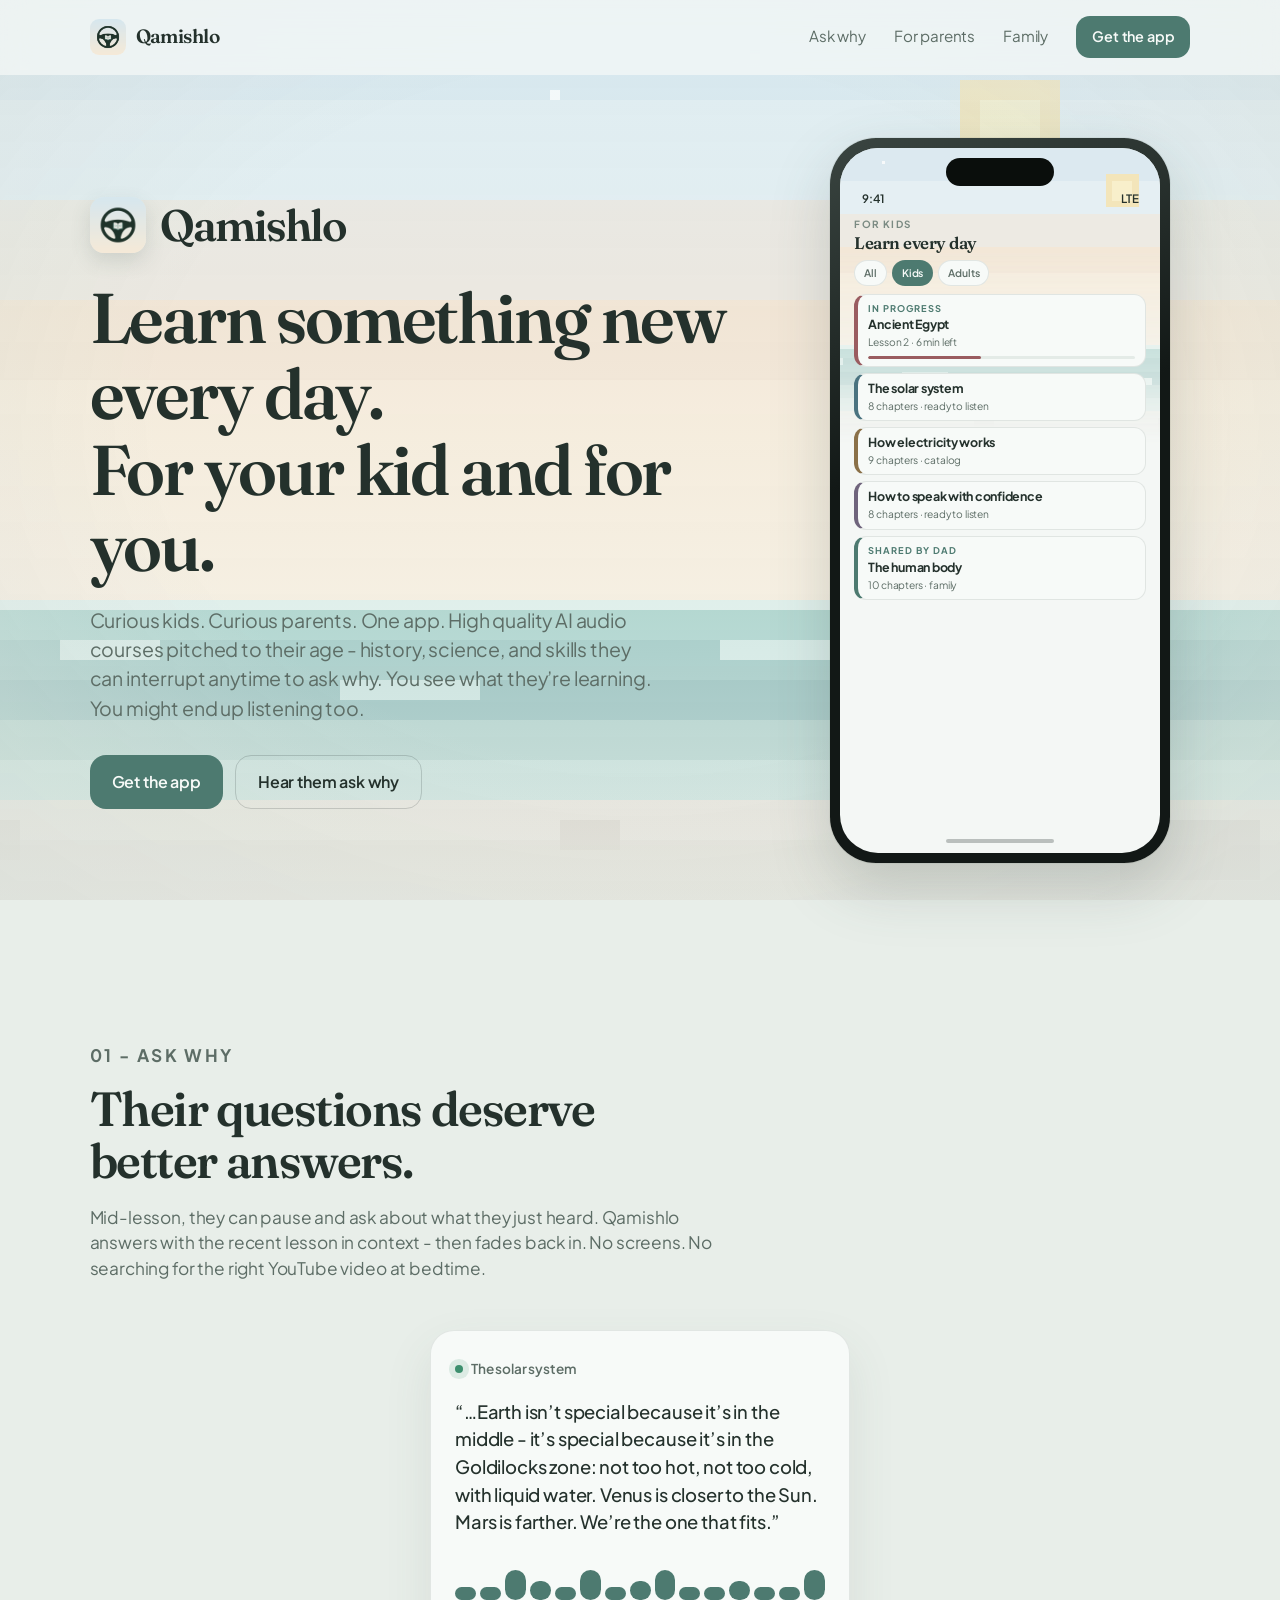
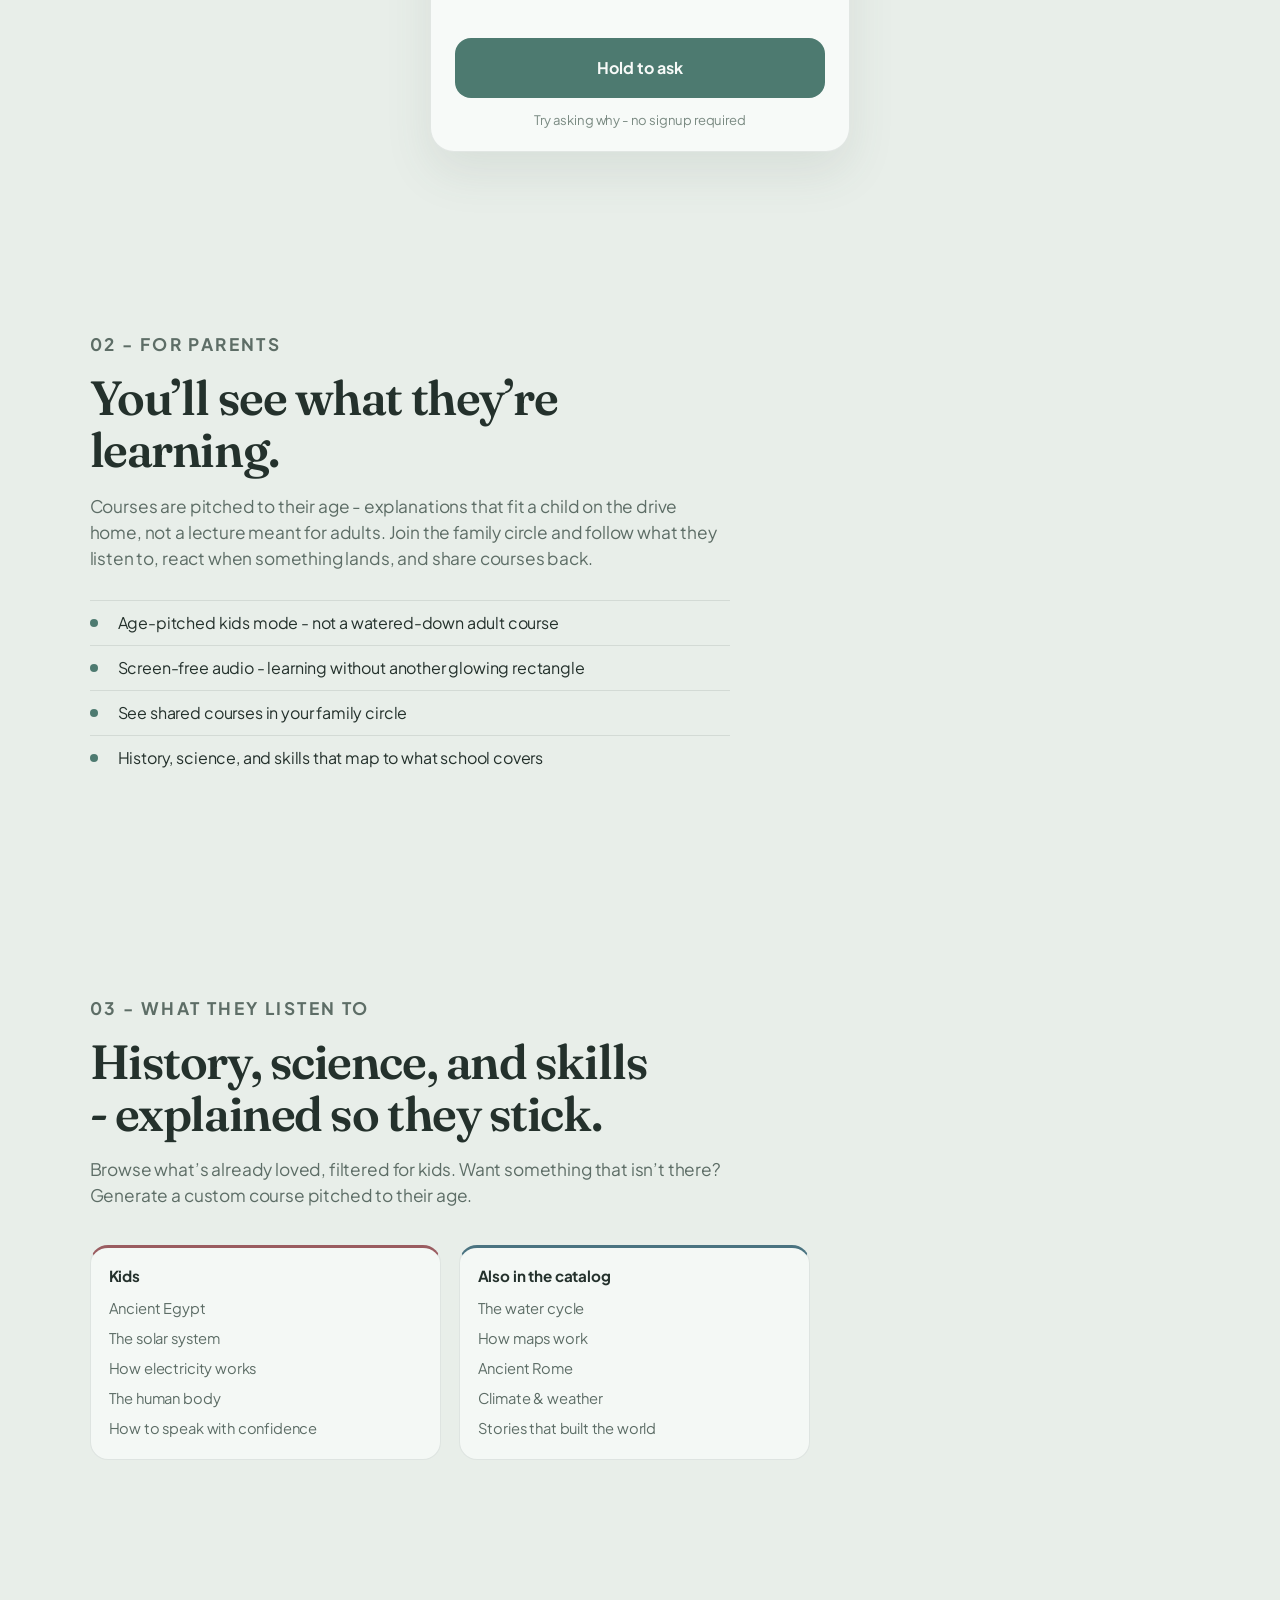
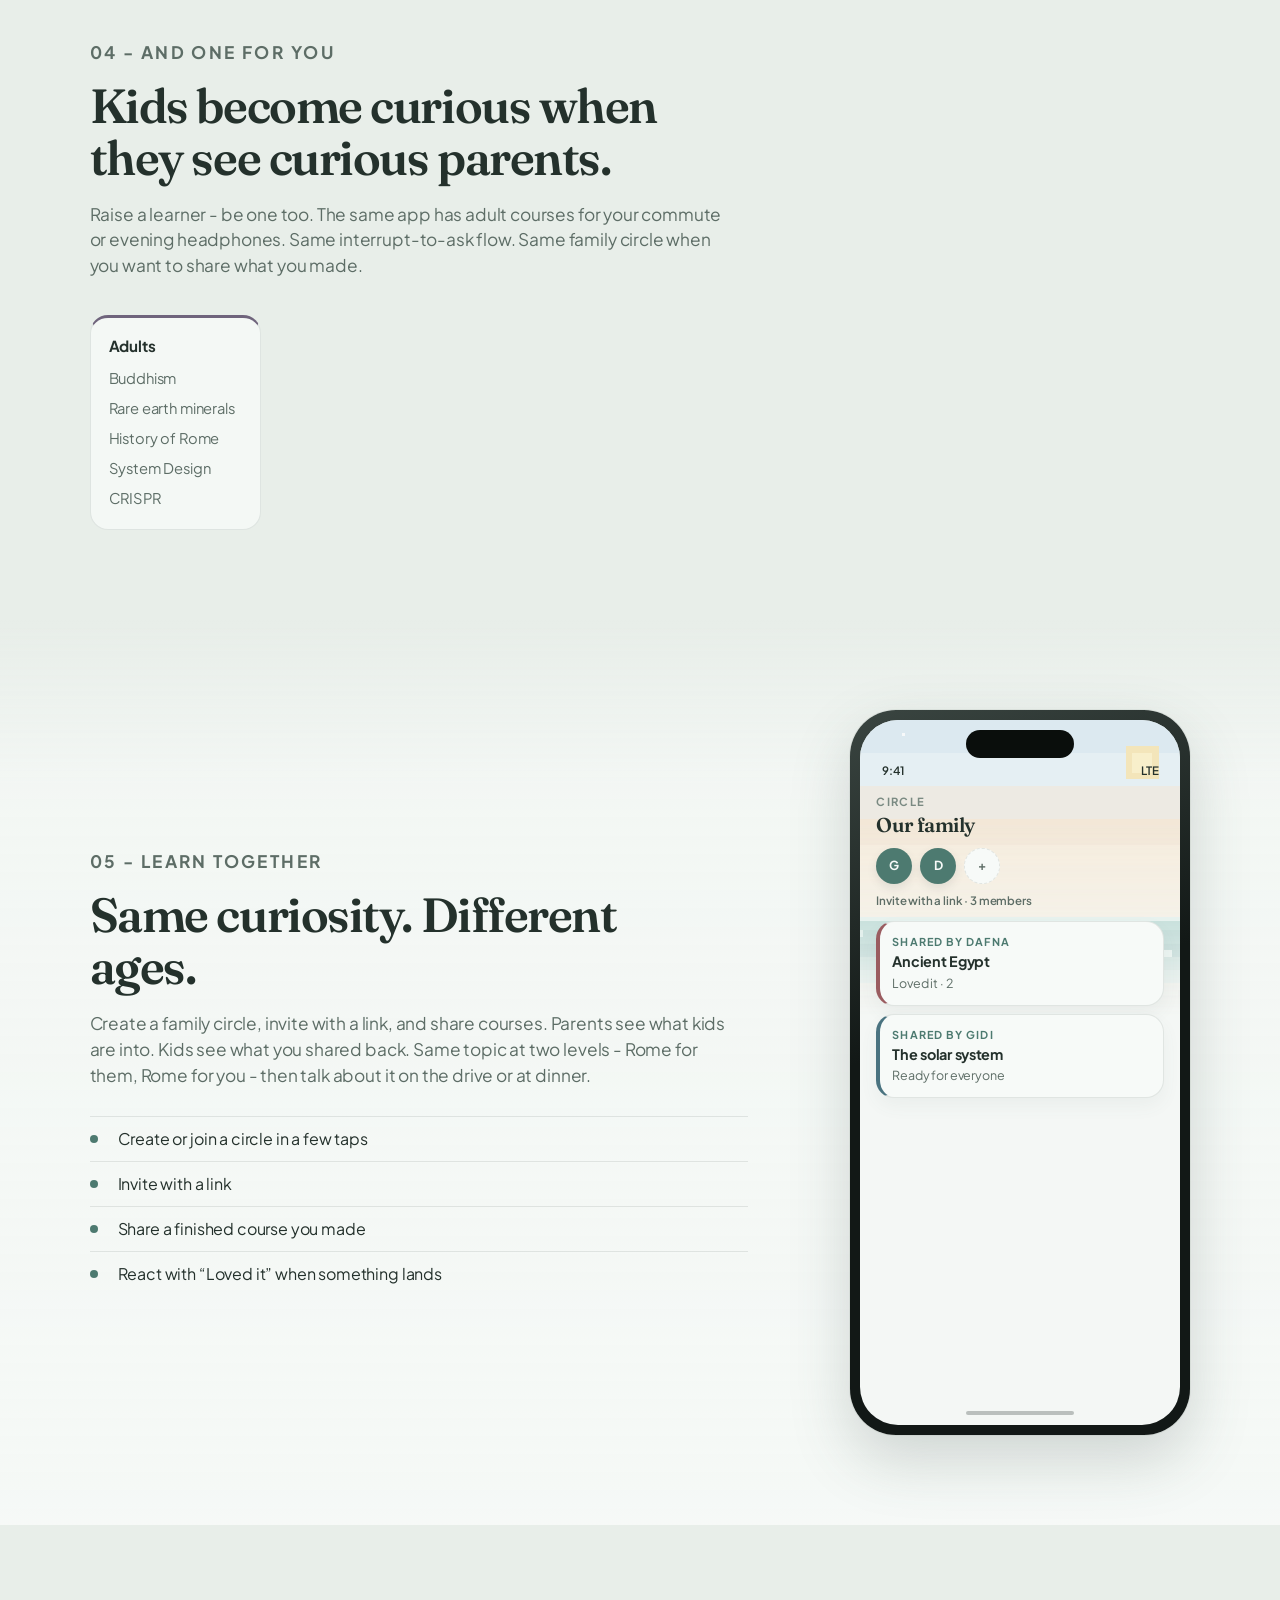
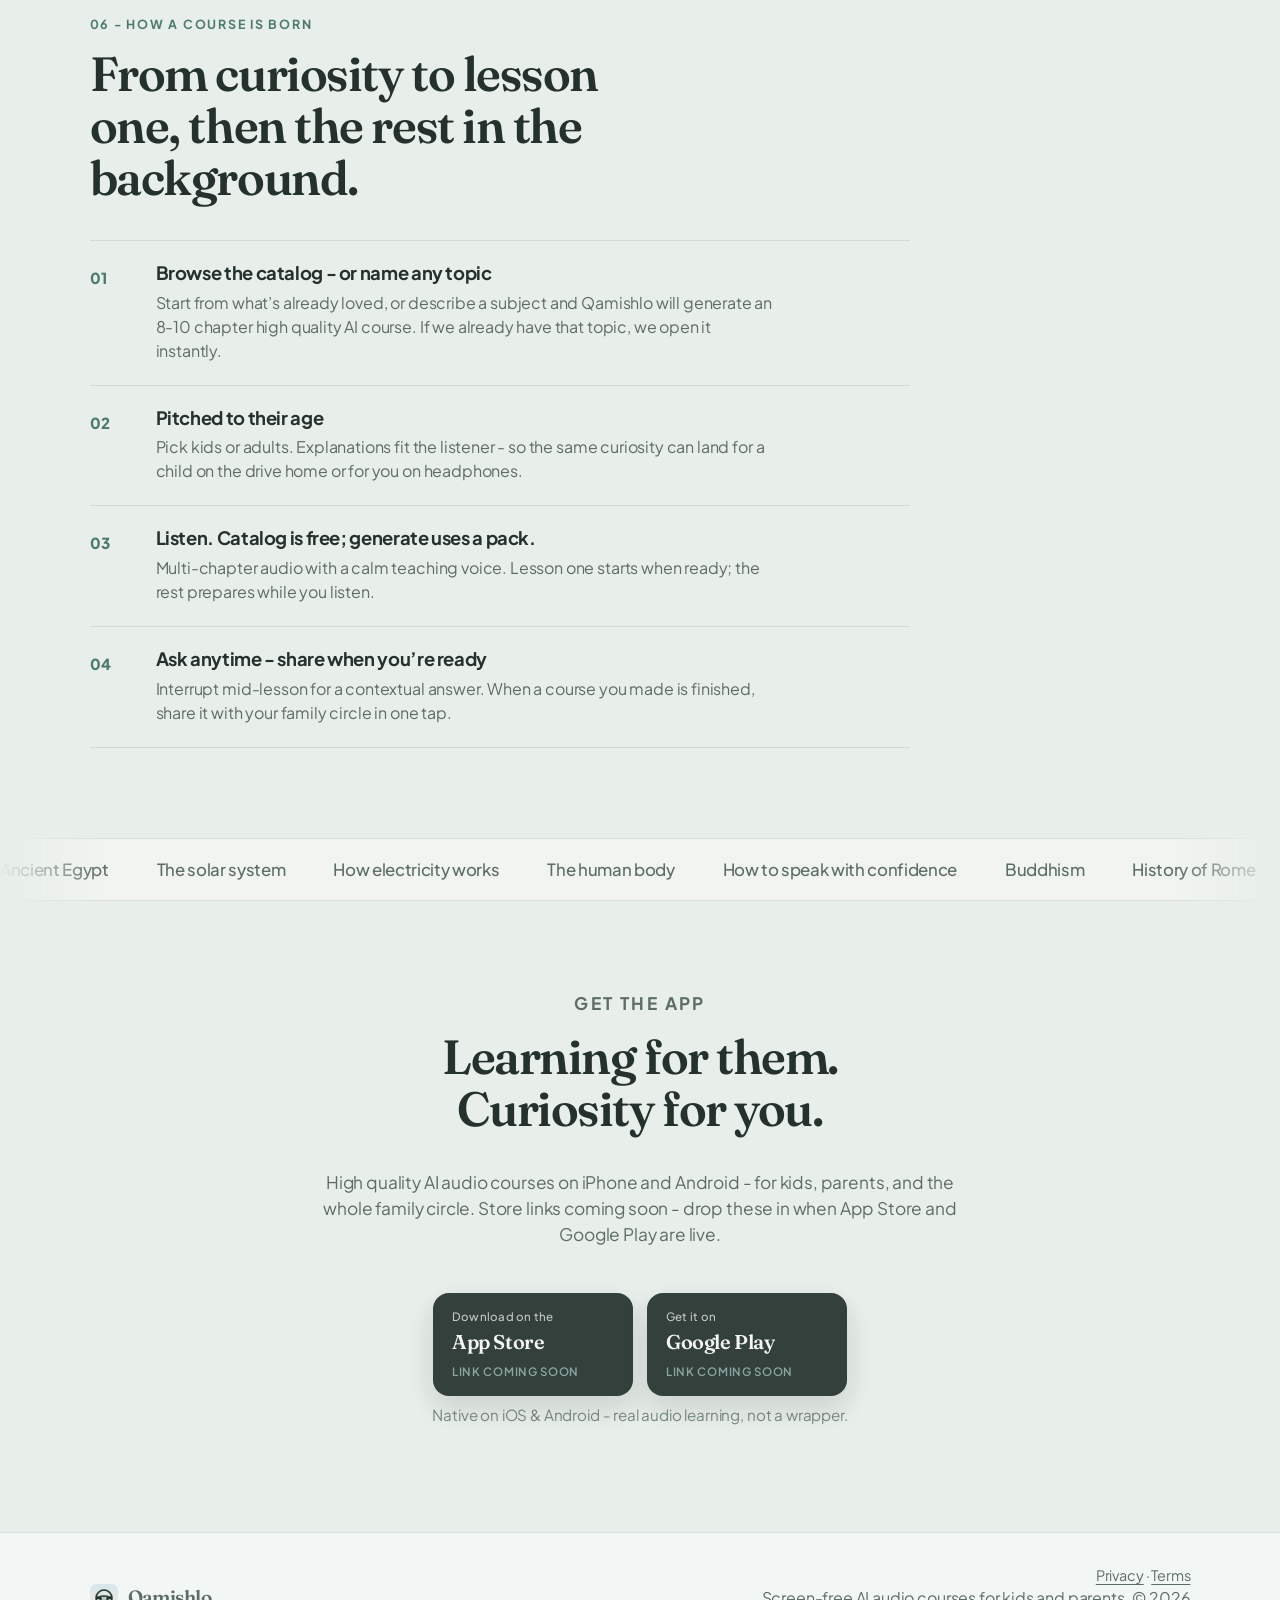
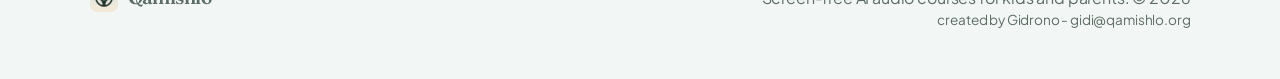
==== index.html @ e4841f76 "Use singular kid in the hero title. Co-authored-by: Cursor <cursoragent@cursor.com>" ====
<!DOCTYPE html>
<html lang="en">
  <head>
    <meta charset="UTF-8" />
    <meta name="viewport" content="width=device-width, initial-scale=1.0" />
    <title>Qamishlo - Learn something new every day. For your kid and for you.</title>
    <meta
      name="description"
      content="Age-pitched AI audio courses for kids - history, science, and skills they can ask about mid-lesson. Parents learn too. Share with your family."
    />
    <meta name="theme-color" content="#e8eee9" />
    <meta
      property="og:title"
      content="Qamishlo - Learn something new every day. For your kid and for you."
    />
    <meta
      property="og:description"
      content="Curious kids. Curious parents. One app. High quality AI audio courses pitched to their age - ask why anytime, share with your family."
    />
    <meta property="og:type" content="website" />
    <link rel="icon" href="favicon.png" type="image/png" />
    <link rel="apple-touch-icon" href="apple-touch-icon.png" />
    <link rel="preconnect" href="https://fonts.googleapis.com" />
    <link rel="preconnect" href="https://fonts.gstatic.com" crossorigin />
    <link
      href="https://fonts.googleapis.com/css2?family=Fraunces:opsz,wght@9..144,500;600&family=Plus+Jakarta+Sans:wght@400;500;600;700;800&display=swap"
      rel="stylesheet"
    />
    <link rel="stylesheet" href="styles.css" />
  </head>
  <body>
    <div class="world" aria-hidden="true">
      <img class="world-svg" src="vista.svg" alt="" />
      <div class="mist"></div>
      <div class="vignette"></div>
    </div>

    <header class="nav">
      <a class="logo" href="#top" aria-label="Qamishlo home">
        <img class="logo-mark" src="mark.png" width="36" height="36" alt="" />
        <span class="logo-word">Qamishlo</span>
      </a>
      <nav class="nav-links" aria-label="Primary">
        <a href="#ask">Ask why</a>
        <a href="#trust">For parents</a>
        <a href="#family">Family</a>
        <a class="btn btn-sm" href="#download">Get the app</a>
      </nav>
      <button class="nav-toggle" type="button" aria-label="Open menu" aria-expanded="false">
        <span></span><span></span>
      </button>
    </header>

    <main id="top">
      <section class="hero">
        <div class="hero-copy">
          <p class="brand-lockup reveal">
            <img class="brand-mark" src="mark.png" width="56" height="56" alt="" />
            <span class="brand-name">Qamishlo</span>
          </p>
          <h1 class="reveal">
            Learn something new every day.<br />
            For your kid and for you.
          </h1>
          <p class="lede reveal">
            Curious kids. Curious parents. One app. High quality AI audio courses pitched to their
            age - history, science, and skills they can interrupt anytime to ask why. You see what
            they’re learning. You might end up listening too.
          </p>
          <div class="hero-actions reveal">
            <a class="btn" href="#download">Get the app</a>
            <a class="btn btn-ghost" href="#ask">Hear them ask why</a>
          </div>
        </div>

        <div class="hero-phone reveal" aria-hidden="false">
          <div class="phone" role="img" aria-label="Qamishlo home screen with kids courses">
            <div class="phone-inner">
              <div class="app-vista"><img src="vista.svg" alt="" /></div>
              <div class="island"></div>
              <div class="status-bar"><span>9:41</span><span>LTE</span></div>
              <div class="app-screen home-screen">
                <p class="app-kicker">For kids</p>
                <h2 class="app-title">Learn every day</h2>
                <div class="chips">
                  <span class="chip">All</span>
                  <span class="chip selected">Kids</span>
                  <span class="chip">Adults</span>
                </div>
                <article class="course-card accent-rose">
                  <p class="course-kicker">In progress</p>
                  <h3>Ancient Egypt</h3>
                  <p class="course-meta">Lesson 2 · 6 min left</p>
                  <div class="progress"><span style="width: 42%"></span></div>
                </article>
                <article class="course-card accent-sky">
                  <h3>The solar system</h3>
                  <p class="course-meta">8 chapters · ready to listen</p>
                </article>
                <article class="course-card accent-amber">
                  <h3>How electricity works</h3>
                  <p class="course-meta">9 chapters · catalog</p>
                </article>
                <article class="course-card accent-violet">
                  <h3>How to speak with confidence</h3>
                  <p class="course-meta">8 chapters · ready to listen</p>
                </article>
                <article class="course-card accent-mint">
                  <p class="course-kicker">Shared by Dad</p>
                  <h3>The human body</h3>
                  <p class="course-meta">10 chapters · family</p>
                </article>
              </div>
              <div class="home-indicator"></div>
            </div>
          </div>
        </div>
      </section>

      <section class="interrupt" id="ask">
        <div class="interrupt-head">
          <p class="kicker">01 - Ask why</p>
          <h2>Their questions deserve better answers.</h2>
          <p>
            Mid-lesson, they can pause and ask about what they just heard. Qamishlo answers with the
            recent lesson in context - then fades back in. No screens. No searching for the right
            YouTube video at bedtime.
          </p>
        </div>

        <div class="demo" data-demo>
          <div class="demo-phone">
            <div class="demo-bar">
              <span class="demo-live"></span>
              The solar system
            </div>
            <p class="demo-lesson" data-lesson>
              “…Earth isn’t special because it’s in the middle - it’s special because it’s in the
              Goldilocks zone: not too hot, not too cold, with liquid water. Venus is closer to the
              Sun. Mars is farther. We’re the one that fits.”
            </p>
            <div class="wave" aria-hidden="true">
              <span></span><span></span><span></span><span></span><span></span>
              <span></span><span></span><span></span><span></span><span></span>
              <span></span><span></span><span></span><span></span><span></span>
            </div>
            <div class="demo-chat" data-chat hidden></div>
            <button class="interrupt-btn" type="button" data-interrupt>
              <span data-interrupt-label>Hold to ask</span>
            </button>
            <p class="demo-hint">Try asking why - no signup required</p>
          </div>
        </div>
      </section>

      <section class="trust" id="trust" aria-labelledby="trust-title">
        <div class="trust-copy">
          <p class="kicker">02 - For parents</p>
          <h2 id="trust-title">You’ll see what they’re learning.</h2>
          <p>
            Courses are pitched to their age - explanations that fit a child on the drive home, not
            a lecture meant for adults. Join the family circle and follow what they listen to, react
            when something lands, and share courses back.
          </p>
          <ul class="checklist">
            <li>Age-pitched kids mode - not a watered-down adult course</li>
            <li>Screen-free audio - learning without another glowing rectangle</li>
            <li>See shared courses in your family circle</li>
            <li>History, science, and skills that map to what school covers</li>
          </ul>
        </div>
      </section>

      <section class="library" id="library">
        <div class="library-head">
          <p class="kicker">03 - What they listen to</p>
          <h2>History, science, and skills - explained so they stick.</h2>
          <p>
            Browse what’s already loved, filtered for kids. Want something that isn’t there? Generate
            a custom course pitched to their age.
          </p>
        </div>
        <div class="cats">
          <article class="cat accent-rose">
            <h3>Kids</h3>
            <p>Ancient Egypt</p>
            <p>The solar system</p>
            <p>How electricity works</p>
            <p>The human body</p>
            <p>How to speak with confidence</p>
          </article>
          <article class="cat accent-sky">
            <h3>Also in the catalog</h3>
            <p>The water cycle</p>
            <p>How maps work</p>
            <p>Ancient Rome</p>
            <p>Climate &amp; weather</p>
            <p>Stories that built the world</p>
          </article>
        </div>
      </section>

      <section class="for-you" id="for-you" aria-labelledby="for-you-title">
        <div class="for-you-copy">
          <p class="kicker">04 - And one for you</p>
          <h2 id="for-you-title">Kids become curious when they see curious parents.</h2>
          <p>
            Raise a learner - be one too. The same app has adult courses for your commute or evening
            headphones. Same interrupt-to-ask flow. Same family circle when you want to share what
            you made.
          </p>
        </div>
        <div class="cats cats-adult">
          <article class="cat accent-violet">
            <h3>Adults</h3>
            <p>Buddhism</p>
            <p>Rare earth minerals</p>
            <p>History of Rome</p>
            <p>System Design</p>
            <p>CRISPR</p>
          </article>
        </div>
      </section>

      <section class="stage" id="family" aria-labelledby="stage-title">
        <div class="stage-copy">
          <p class="kicker">05 - Learn together</p>
          <h2 id="stage-title">Same curiosity. Different ages.</h2>
          <p>
            Create a family circle, invite with a link, and share courses. Parents see what kids are
            into. Kids see what you shared back. Same topic at two levels - Rome for them, Rome for
            you - then talk about it on the drive or at dinner.
          </p>
          <ul class="checklist">
            <li>Create or join a circle in a few taps</li>
            <li>Invite with a link</li>
            <li>Share a finished course you made</li>
            <li>React with “Loved it” when something lands</li>
          </ul>
        </div>

        <div class="phone-wrap reveal">
          <div class="phone" role="img" aria-label="Qamishlo Our family screen with shared courses">
            <div class="phone-inner">
              <div class="app-vista"><img src="vista.svg" alt="" /></div>
              <div class="island"></div>
              <div class="status-bar"><span>9:41</span><span>LTE</span></div>
              <div class="app-screen family-screen">
                <p class="app-kicker">Circle</p>
                <h2 class="app-title">Our family</h2>
                <div class="family-members" aria-hidden="true">
                  <span class="member-avatar">G</span>
                  <span class="member-avatar">D</span>
                  <span class="member-avatar soft">+</span>
                </div>
                <p class="family-invite">Invite with a link · 3 members</p>
                <article class="course-card accent-rose compact">
                  <p class="course-kicker">Shared by Dafna</p>
                  <h3>Ancient Egypt</h3>
                  <p class="course-meta">Loved it · 2</p>
                </article>
                <article class="course-card accent-sky compact">
                  <p class="course-kicker">Shared by Gidi</p>
                  <h3>The solar system</h3>
                  <p class="course-meta">Ready for everyone</p>
                </article>
              </div>
              <div class="home-indicator"></div>
            </div>
          </div>
        </div>
      </section>

      <section class="steps" id="how">
        <p class="kicker">06 - How a course is born</p>
        <h2>From curiosity to lesson one, then the rest in the background.</h2>
        <ol class="step-list">
          <li class="reveal">
            <span class="step-num">01</span>
            <div>
              <h3>Browse the catalog - or name any topic</h3>
              <p>
                Start from what’s already loved, or describe a subject and Qamishlo will generate an
                8-10 chapter high quality AI course. If we already have that topic, we open it
                instantly.
              </p>
            </div>
          </li>
          <li class="reveal">
            <span class="step-num">02</span>
            <div>
              <h3>Pitched to their age</h3>
              <p>
                Pick kids or adults. Explanations fit the listener - so the same curiosity can land
                for a child on the drive home or for you on headphones.
              </p>
            </div>
          </li>
          <li class="reveal">
            <span class="step-num">03</span>
            <div>
              <h3>Listen. Catalog is free; generate uses a pack.</h3>
              <p>
                Multi-chapter audio with a calm teaching voice. Lesson one starts when ready; the
                rest prepares while you listen.
              </p>
            </div>
          </li>
          <li class="reveal">
            <span class="step-num">04</span>
            <div>
              <h3>Ask anytime - share when you’re ready</h3>
              <p>
                Interrupt mid-lesson for a contextual answer. When a course you made is finished,
                share it with your family circle in one tap.
              </p>
            </div>
          </li>
        </ol>
      </section>

      <div class="marquee" aria-hidden="true">
        <div class="marquee-track">
          <span>Ancient Egypt</span><span>The solar system</span>
          <span>How electricity works</span><span>The human body</span>
          <span>How to speak with confidence</span><span>Buddhism</span>
          <span>History of Rome</span><span>The water cycle</span>
          <span>Ancient Egypt</span><span>The solar system</span>
          <span>How electricity works</span><span>The human body</span>
          <span>How to speak with confidence</span><span>Buddhism</span>
          <span>History of Rome</span><span>The water cycle</span>
        </div>
      </div>

      <section class="download" id="download">
        <p class="kicker">Get the app</p>
        <h2>Learning for them. Curiosity for you.</h2>
        <p>
          High quality AI audio courses on iPhone and Android - for kids, parents, and the whole
          family circle. Store links coming soon - drop these in when App Store and Google Play are
          live.
        </p>
        <div class="store-buttons">
          <a
            class="store-btn"
            href="#"
            aria-disabled="true"
            data-store-placeholder="app-store"
            onclick="return false;"
          >
            <span class="store-btn-kicker">Download on the</span>
            <span class="store-btn-name">App Store</span>
            <span class="store-btn-note">Link coming soon</span>
          </a>
          <a
            class="store-btn"
            href="#"
            aria-disabled="true"
            data-store-placeholder="google-play"
            onclick="return false;"
          >
            <span class="store-btn-kicker">Get it on</span>
            <span class="store-btn-name">Google Play</span>
            <span class="store-btn-note">Link coming soon</span>
          </a>
        </div>
        <p class="native-note">Native on iOS &amp; Android - real audio learning, not a wrapper.</p>
      </section>
    </main>

    <footer class="footer">
      <a class="logo" href="#top">
        <img class="logo-mark" src="mark.png" width="28" height="28" alt="" />
        <span class="logo-word">Qamishlo</span>
      </a>
      <div class="footer-meta">
        <p class="footer-links">
          <a href="/privacy">Privacy</a>
          <span aria-hidden="true">·</span>
          <a href="/terms">Terms</a>
        </p>
        <p>Screen-free AI audio courses for kids and parents. © 2026</p>
        <p class="footer-credit">
          created by Gidrono -
          <a href="mailto:gidi@qamishlo.org">gidi@qamishlo.org</a>
        </p>
      </div>
    </footer>

    <script src="script.js"></script>
  </body>
</html>
---- styles.css ----
:root {
  --page: #e8eee9;
  --ink: #24312c;
  --muted: #5d6d66;
  --faint: #7a8a82;
  --line: rgba(36, 49, 44, 0.1);
  --line-strong: rgba(36, 49, 44, 0.18);
  --glass: rgba(247, 250, 248, 0.78);
  --surface: #f7faf8;
  --surface-2: #eef4f1;
  --surface-3: #e4ebe7;
  --app-bg: #f4f7f5;
  --mint: #4d7a70;
  --mint-dim: rgba(77, 122, 112, 0.12);
  --mint-ink: #f7faf8;
  --violet: #6f647c;
  --amber: #8a7048;
  --sky: #4a7380;
  --rose: #9a5c60;
  --terracotta: #b45a45;
  --ok: #3d8f6e;
  --danger: #9a5c60;
  --mist-top: rgba(215, 231, 239, 0.35);
  --mist-bottom: rgba(247, 250, 248, 0.55);
  --vignette: rgba(214, 222, 216, 0.62);
  --shadow-phone: 0 24px 60px rgba(70, 86, 80, 0.22), 0 0 0 1px rgba(36, 49, 44, 0.06);
  --font: "Plus Jakarta Sans", "Segoe UI Variable", "Segoe UI", system-ui, sans-serif;
  --display: "Fraunces", Georgia, "Times New Roman", serif;
  --ease: cubic-bezier(0.22, 1, 0.36, 1);
  --vista-opacity: 0.88;
  color-scheme: light;
}

*,
*::before,
*::after {
  box-sizing: border-box;
}

html {
  scroll-behavior: smooth;
}

body {
  margin: 0;
  min-height: 100vh;
  color: var(--ink);
  background: var(--page);
  font-family: var(--font);
  letter-spacing: -0.01em;
  line-height: 1.5;
  overflow-x: hidden;
}

img,
svg {
  display: block;
  max-width: 100%;
}

a {
  color: inherit;
  text-decoration: none;
}

button,
input {
  font: inherit;
}

.sr-only {
  position: absolute;
  width: 1px;
  height: 1px;
  padding: 0;
  margin: -1px;
  overflow: hidden;
  clip: rect(0, 0, 0, 0);
  border: 0;
}

/* Atmosphere */
.world {
  position: fixed;
  inset: 0;
  z-index: 0;
  pointer-events: none;
  overflow: hidden;
}

.world-svg {
  position: absolute;
  inset: 0;
  width: 100%;
  height: 100%;
  object-fit: cover;
  image-rendering: pixelated;
  image-rendering: crisp-edges;
  opacity: var(--vista-opacity);
}

.mist {
  position: absolute;
  inset: 0;
  background: linear-gradient(180deg, var(--mist-top) 0%, transparent 32%, var(--mist-bottom) 100%);
  animation: mist 48s ease-in-out infinite alternate;
}

.vignette {
  position: absolute;
  inset: 0;
  background: radial-gradient(ellipse 78% 80% at 50% 46%, transparent 48%, var(--vignette) 100%);
}

@keyframes mist {
  from {
    opacity: 0.7;
    transform: translateX(-1.5%);
  }
  to {
    opacity: 1;
    transform: translateX(1.5%);
  }
}

.nav,
main,
.footer {
  position: relative;
  z-index: 1;
}

/* Nav */
.nav {
  position: sticky;
  top: 0;
  z-index: 20;
  display: flex;
  align-items: center;
  justify-content: space-between;
  gap: 24px;
  padding: 16px 7vw;
  background: color-mix(in srgb, var(--glass) 88%, transparent);
  backdrop-filter: blur(16px);
  border-bottom: 1px solid transparent;
  transition: border-color 0.3s ease, background 0.3s ease;
}

.nav.is-scrolled {
  border-bottom-color: var(--line);
}

.logo {
  display: flex;
  align-items: center;
  gap: 10px;
}

.logo-mark {
  width: 36px;
  height: 36px;
  border-radius: 9px;
  flex-shrink: 0;
}

.logo-word {
  font-family: var(--display);
  font-weight: 600;
  font-size: 1.2rem;
  letter-spacing: -0.03em;
}

.nav-links {
  display: flex;
  align-items: center;
  gap: 28px;
  font-size: 0.95rem;
  color: var(--muted);
}

.nav-links a:hover {
  color: var(--ink);
}

.nav-toggle {
  display: none;
  width: 42px;
  height: 42px;
  border: 1px solid var(--line);
  border-radius: 12px;
  background: var(--surface);
  color: var(--ink);
  cursor: pointer;
}

.nav-toggle span {
  display: block;
  width: 16px;
  height: 1.5px;
  margin: 5px auto;
  background: currentColor;
}

/* Buttons */
.btn {
  display: inline-flex;
  align-items: center;
  justify-content: center;
  padding: 14px 22px;
  border: 0;
  border-radius: 16px;
  background: var(--mint);
  color: var(--mint-ink);
  font-weight: 600;
  cursor: pointer;
  transition: transform 0.2s var(--ease), background 0.2s ease, box-shadow 0.2s ease;
}

.btn:hover {
  transform: translateY(-1px);
  background: #3f675e;
  box-shadow: 0 10px 24px rgba(77, 122, 112, 0.28);
}

.btn:focus-visible,
.interrupt-btn:focus-visible,
.nav-links a:focus-visible,
.nav-toggle:focus-visible {
  outline: 2px solid var(--mint);
  outline-offset: 3px;
}

.btn-sm {
  padding: 10px 16px;
  font-size: 0.9rem;
  border-radius: 14px;
}

.btn-ghost {
  background: transparent;
  color: var(--ink);
  border: 1px solid var(--line-strong);
}

.btn-ghost:hover {
  background: var(--surface);
  box-shadow: none;
}

/* Type */
.kicker,
.eyebrow {
  margin: 0 0 14px;
  color: var(--mint);
  font-size: 0.78rem;
  font-weight: 700;
  letter-spacing: 0.14em;
  text-transform: uppercase;
}

h1,
h2,
h3 {
  margin: 0;
  font-family: var(--display);
  font-weight: 600;
  letter-spacing: -0.03em;
  line-height: 1.08;
}

h1 {
  font-size: clamp(2.4rem, 6.5vw, 4.4rem);
  max-width: 14ch;
}

h2 {
  font-size: clamp(1.85rem, 4.2vw, 3rem);
  max-width: 18ch;
  margin-bottom: 18px;
}

/* Hero */
.hero {
  display: grid;
  grid-template-columns: minmax(0, 1.05fr) minmax(260px, 380px);
  gap: clamp(32px, 6vw, 72px);
  align-items: center;
  padding: clamp(4vh, 7vh, 9vh) 7vw 10vh;
  min-height: min(88vh, 920px);
}

.brand-lockup {
  display: flex;
  align-items: center;
  gap: 14px;
  margin: 0 0 22px;
}

.brand-mark {
  width: 56px;
  height: 56px;
  border-radius: 14px;
  box-shadow: 0 8px 20px rgba(70, 86, 80, 0.16);
}

.brand-name {
  font-family: var(--display);
  font-size: clamp(2rem, 4vw, 2.75rem);
  font-weight: 600;
  letter-spacing: -0.04em;
}

.lede {
  max-width: 36rem;
  margin: 22px 0 0;
  color: var(--muted);
  font-size: clamp(1.05rem, 1.8vw, 1.22rem);
}

.hero-actions {
  display: flex;
  flex-wrap: wrap;
  gap: 12px;
  margin-top: 32px;
}

/* Phone chrome */
.phone {
  width: min(100%, 340px);
  margin-inline: auto;
  aspect-ratio: 9 / 19.2;
  padding: 10px;
  border-radius: 46px;
  background: linear-gradient(160deg, #3a4541, #121816 42%);
  box-shadow: var(--shadow-phone);
}

.phone-inner {
  position: relative;
  display: flex;
  flex-direction: column;
  height: 100%;
  overflow: hidden;
  border-radius: 38px;
  background: var(--app-bg);
  color: var(--ink);
}

.app-vista {
  position: absolute;
  inset: 0 0 auto;
  height: 42%;
  pointer-events: none;
  z-index: 0;
}

.app-vista img {
  width: 100%;
  height: 100%;
  object-fit: cover;
  object-position: center top;
  image-rendering: pixelated;
  opacity: 0.85;
  mask-image: linear-gradient(180deg, #000 35%, transparent 100%);
}

.app-vista.dim img {
  opacity: 0.35;
}

.island {
  position: relative;
  z-index: 2;
  width: 108px;
  height: 28px;
  margin: 10px auto 0;
  border-radius: 20px;
  background: #0a0e0c;
}

.status-bar {
  position: relative;
  z-index: 2;
  display: flex;
  justify-content: space-between;
  padding: 4px 22px 0;
  font-size: 0.72rem;
  font-weight: 600;
  color: var(--ink);
}

.app-screen {
  position: relative;
  z-index: 1;
  flex: 1;
  padding: 14px 16px 10px;
  overflow: hidden;
}

.home-screen {
  padding: 10px 14px 6px;
  mask-image: linear-gradient(180deg, #000 88%, transparent 100%);
}

.home-screen .app-kicker {
  font-size: 0.62rem;
}

.home-screen .app-title {
  margin: 2px 0 8px;
  font-size: 1.05rem;
}

.home-screen .chips {
  margin-bottom: 8px;
  gap: 5px;
}

.home-screen .chip {
  padding: 4px 9px;
  font-size: 0.65rem;
}

.home-screen .course-card {
  padding: 7px 10px;
  margin-bottom: 6px;
  border-radius: 12px;
  box-shadow: none;
}

.home-screen .course-card h3 {
  font-size: 0.78rem;
  line-height: 1.2;
}

.home-screen .course-kicker {
  font-size: 0.58rem;
  margin-bottom: 2px;
}

.home-screen .course-meta {
  font-size: 0.64rem;
  margin-top: 2px;
}

.home-screen .progress {
  margin-top: 6px;
  height: 3px;
}

.course-card.accent-mint {
  border-left-color: var(--mint);
}

.home-indicator {
  width: 108px;
  height: 4px;
  margin: 6px auto 10px;
  border-radius: 99px;
  background: rgba(36, 49, 44, 0.28);
}

.app-kicker {
  margin: 0;
  color: var(--faint);
  font-size: 0.7rem;
  font-weight: 700;
  letter-spacing: 0.12em;
  text-transform: uppercase;
}

.app-title {
  margin: 6px 0 14px;
  font-size: 1.35rem;
  max-width: none;
}

.chips {
  display: flex;
  flex-wrap: wrap;
  gap: 6px;
  margin-bottom: 14px;
}

.chip {
  padding: 6px 11px;
  border-radius: 999px;
  background: var(--surface);
  border: 1px solid var(--line);
  color: var(--muted);
  font-size: 0.72rem;
  font-weight: 600;
}

.chip.selected {
  background: var(--mint);
  border-color: transparent;
  color: var(--mint-ink);
}

.course-card {
  display: block;
  padding: 14px;
  margin-bottom: 10px;
  border-radius: 18px;
  background: var(--surface);
  border: 1px solid var(--line);
  box-shadow: 0 8px 18px rgba(90, 110, 104, 0.06);
  border-left: 4px solid var(--mint);
}

.course-card.accent-rose {
  border-left-color: var(--rose);
}

.course-card.accent-sky {
  border-left-color: var(--sky);
}

.course-card.accent-amber {
  border-left-color: var(--amber);
}

.course-card.accent-violet {
  border-left-color: var(--violet);
}

.course-card.compact {
  padding: 12px;
  margin-bottom: 8px;
}

.course-card.compact h3 {
  font-size: 0.9rem;
}

.course-card h3 {
  font-family: var(--font);
  font-size: 0.98rem;
  font-weight: 700;
  letter-spacing: -0.02em;
}

.course-kicker {
  margin: 0 0 4px;
  color: var(--mint);
  font-size: 0.68rem;
  font-weight: 700;
  letter-spacing: 0.1em;
  text-transform: uppercase;
}

.course-meta {
  margin: 4px 0 0;
  color: var(--muted);
  font-size: 0.78rem;
}

.progress {
  height: 5px;
  margin-top: 12px;
  border-radius: 99px;
  background: var(--surface-3);
  overflow: hidden;
}

.progress span {
  display: block;
  height: 100%;
  border-radius: inherit;
  background: var(--rose);
}

/* Stage / family */
.stage,
.interrupt,
.trust,
.for-you,
.steps,
.library,
.download {
  padding: 10vh 7vw;
}

.stage {
  display: grid;
  grid-template-columns: 1fr minmax(260px, 340px);
  gap: 8vw;
  align-items: center;
  background: linear-gradient(180deg, transparent, color-mix(in srgb, var(--surface) 72%, transparent) 18%, color-mix(in srgb, var(--surface) 88%, transparent));
}

.stage-copy p,
.interrupt-head p,
.trust-copy p,
.for-you-copy p,
.library-head p,
.download > p {
  color: var(--muted);
  font-size: 1.08rem;
  max-width: 40rem;
}

.trust-copy,
.for-you-copy {
  max-width: 640px;
  margin-bottom: 36px;
}

.for-you .cats-adult {
  max-width: 360px;
}

.checklist {
  margin: 28px 0 0;
  padding: 0;
  list-style: none;
}

.checklist li {
  position: relative;
  padding: 10px 0 10px 28px;
  color: var(--ink);
  border-top: 1px solid var(--line);
}

.checklist li::before {
  content: "";
  position: absolute;
  left: 0;
  top: 18px;
  width: 8px;
  height: 8px;
  border-radius: 50%;
  background: var(--mint);
}

.family-screen .app-title {
  margin: 4px 0 12px;
  font-size: 1.25rem;
}

.family-members {
  display: flex;
  align-items: center;
  gap: 8px;
  margin-bottom: 8px;
}

.member-avatar {
  display: inline-flex;
  align-items: center;
  justify-content: center;
  width: 36px;
  height: 36px;
  border-radius: 50%;
  background: var(--mint);
  color: var(--mint-ink);
  font-size: 0.78rem;
  font-weight: 700;
  box-shadow: 0 4px 10px rgba(70, 86, 80, 0.12);
}

.member-avatar.soft {
  background: var(--surface);
  color: var(--muted);
  border: 1px dashed var(--line);
  box-shadow: none;
}

.family-invite {
  margin: 0 0 12px;
  color: var(--muted);
  font-size: 0.72rem;
  font-weight: 600;
}

/* Interrupt demo */
.interrupt-head {
  max-width: 720px;
  margin-bottom: 48px;
}

.demo {
  display: flex;
  justify-content: center;
}

.demo-phone {
  width: min(100%, 420px);
  padding: 28px 24px 22px;
  border: 1px solid var(--line);
  border-radius: 24px;
  background: var(--surface);
  box-shadow: 0 20px 48px rgba(70, 86, 80, 0.1);
}

.demo-bar {
  display: flex;
  align-items: center;
  gap: 8px;
  margin-bottom: 18px;
  color: var(--muted);
  font-size: 0.85rem;
  font-weight: 600;
}

.demo-live {
  width: 8px;
  height: 8px;
  border-radius: 50%;
  background: var(--ok);
  box-shadow: 0 0 0 6px rgba(61, 143, 110, 0.14);
}

.demo-lesson {
  min-height: 6.4em;
  margin: 0;
  font-size: 1.15rem;
  font-weight: 500;
  line-height: 1.5;
}

.wave {
  display: flex;
  align-items: flex-end;
  gap: 4px;
  height: 42px;
  margin: 22px 0;
}

.wave span {
  flex: 1;
  height: 30%;
  border-radius: 99px;
  background: var(--mint);
  animation: eq 1.1s ease-in-out infinite;
}

.wave span:nth-child(odd) {
  animation-duration: 0.85s;
}

.wave span:nth-child(3n) {
  height: 70%;
  animation-delay: 0.15s;
}

.wave span:nth-child(4n) {
  height: 45%;
}

@keyframes eq {
  0%,
  100% {
    transform: scaleY(0.45);
  }
  50% {
    transform: scaleY(1);
  }
}

.demo.is-paused .wave span {
  animation-play-state: paused;
  opacity: 0.35;
}

.demo.is-paused .interrupt-btn {
  background: var(--mint);
}

.demo.is-listening .interrupt-btn {
  background: var(--terracotta);
}

.demo-chat {
  display: grid;
  gap: 10px;
  margin-bottom: 16px;
}

.bubble {
  max-width: 92%;
  padding: 12px 14px;
  border-radius: 16px;
  font-size: 0.95rem;
}

.bubble.user {
  justify-self: end;
  background: var(--surface-3);
}

.bubble.ai {
  background: var(--mint-dim);
}

.interrupt-btn {
  width: 100%;
  padding: 18px;
  border: 0;
  border-radius: 16px;
  background: var(--mint);
  color: var(--mint-ink);
  font-weight: 700;
  cursor: pointer;
  transition: background 0.2s ease, filter 0.2s ease;
}

.interrupt-btn:hover {
  filter: brightness(1.05);
}

.interrupt-btn:disabled {
  cursor: default;
  opacity: 0.85;
}

.demo-hint {
  margin: 12px 0 0;
  text-align: center;
  color: var(--faint);
  font-size: 0.82rem;
}

/* Steps - light list, not card dashboard */
.steps h2 {
  margin-bottom: 36px;
}

.step-list {
  margin: 0;
  padding: 0;
  list-style: none;
  display: grid;
  gap: 0;
  max-width: 820px;
}

.step-list li {
  display: grid;
  grid-template-columns: 48px 1fr;
  gap: 18px;
  padding: 22px 0;
  border-top: 1px solid var(--line);
}

.step-list li:last-child {
  border-bottom: 1px solid var(--line);
}

.step-num {
  color: var(--mint);
  font-weight: 800;
  font-size: 0.95rem;
  letter-spacing: 0.04em;
  padding-top: 4px;
}

.step-list h3 {
  margin: 0 0 8px;
  font-family: var(--font);
  font-size: 1.15rem;
  font-weight: 700;
  letter-spacing: -0.02em;
  max-width: none;
}

.step-list p {
  margin: 0;
  color: var(--muted);
  max-width: 52ch;
}

/* Library */
.library-head {
  max-width: 640px;
  margin-bottom: 36px;
}

.cats {
  display: grid;
  grid-template-columns: repeat(2, minmax(0, 1fr));
  gap: 18px;
  max-width: 720px;
}

.cat {
  padding: 20px 18px;
  border-radius: 18px;
  background: color-mix(in srgb, var(--surface) 82%, transparent);
  border: 1px solid var(--line);
  border-top: 3px solid var(--mint);
}

.cat.accent-rose {
  border-top-color: var(--rose);
}

.cat.accent-violet {
  border-top-color: var(--violet);
}

.cat.accent-sky {
  border-top-color: var(--sky);
}

.cat.accent-amber {
  border-top-color: var(--amber);
}

.cat.accent-mint {
  border-top-color: var(--mint);
}

.cat h3 {
  margin: 0 0 12px;
  font-family: var(--font);
  font-size: 0.95rem;
  font-weight: 700;
  letter-spacing: -0.01em;
  color: var(--ink);
}

.cat p {
  margin: 0 0 8px;
  color: var(--muted);
  font-size: 0.92rem;
}

.cat p:last-child {
  margin-bottom: 0;
}

.marquee {
  overflow: hidden;
  border-block: 1px solid var(--line);
  mask-image: linear-gradient(90deg, transparent, #000 8%, #000 92%, transparent);
  background: color-mix(in srgb, var(--surface) 55%, transparent);
}

.marquee-track {
  display: flex;
  gap: 48px;
  width: max-content;
  padding: 18px 0;
  color: var(--muted);
  animation: ticker 32s linear infinite;
}

.marquee-track span {
  font-size: 1.05rem;
  letter-spacing: -0.02em;
  font-weight: 500;
}

@keyframes ticker {
  to {
    transform: translateX(-50%);
  }
}

/* Download */
.download {
  text-align: center;
  display: flex;
  flex-direction: column;
  align-items: center;
}

.download h2 {
  max-width: 18ch;
}

.native-note {
  margin-top: 8px !important;
  font-size: 0.95rem !important;
  color: var(--faint) !important;
}

.store-buttons {
  display: flex;
  flex-wrap: wrap;
  justify-content: center;
  gap: 14px;
  margin-top: 28px;
}

.store-btn {
  display: flex;
  flex-direction: column;
  align-items: flex-start;
  min-width: 200px;
  padding: 14px 18px;
  border-radius: 16px;
  border: 1px solid var(--line);
  background: var(--ink);
  color: #f4f7f5;
  text-decoration: none;
  box-shadow: 0 12px 28px rgba(36, 49, 44, 0.16);
  opacity: 0.92;
  cursor: default;
}

.store-btn:hover {
  opacity: 1;
}

.store-btn-kicker {
  font-size: 0.72rem;
  font-weight: 500;
  letter-spacing: 0.02em;
  opacity: 0.75;
}

.store-btn-name {
  margin-top: 2px;
  font-family: var(--display);
  font-size: 1.25rem;
  font-weight: 600;
  letter-spacing: -0.02em;
}

.store-btn-note {
  margin-top: 6px;
  font-size: 0.72rem;
  font-weight: 600;
  letter-spacing: 0.06em;
  text-transform: uppercase;
  color: color-mix(in srgb, var(--mint) 70%, #fff);
}

/* Footer */
.footer {
  display: flex;
  justify-content: space-between;
  align-items: center;
  gap: 16px;
  padding: 32px 7vw 48px;
  border-top: 1px solid var(--line);
  color: var(--muted);
  background: color-mix(in srgb, var(--surface) 70%, transparent);
}

.footer .logo-mark {
  width: 28px;
  height: 28px;
  border-radius: 7px;
}

.footer-meta {
  text-align: right;
}

.footer-meta p {
  margin: 0;
}

.footer-credit {
  margin-top: 6px;
  font-size: 0.85rem;
}

.footer-links {
  margin-bottom: 8px;
  font-size: 0.9rem;
}

.footer-links a {
  text-decoration: underline;
  text-underline-offset: 3px;
}

.footer-links a:hover,
.footer-credit a:hover {
  color: var(--ink);
}

.footer-credit a {
  color: inherit;
}

/* Legal pages */
.legal {
  position: relative;
  z-index: 1;
  max-width: 720px;
  margin: 0 auto;
  padding: 48px 7vw 64px;
}

.legal h1 {
  margin: 8px 0 12px;
  font-size: clamp(2rem, 4vw, 2.75rem);
  line-height: 1.15;
  max-width: none;
}

.legal h2 {
  margin: 32px 0 12px;
  font-size: 1.25rem;
  font-family: var(--font);
  font-weight: 700;
  max-width: none;
}

.legal p,
.legal li {
  color: var(--muted);
}

.legal strong,
.legal code {
  color: var(--ink);
}

.legal a {
  color: var(--mint);
  text-decoration: underline;
  text-underline-offset: 3px;
}

.legal ul {
  padding-left: 1.2em;
}

.legal li + li {
  margin-top: 8px;
}

.legal-meta {
  margin: 0 0 16px;
  font-size: 0.9rem;
}

.legal-note {
  padding: 14px 16px;
  border: 1px solid var(--line);
  border-radius: 16px;
  background: color-mix(in srgb, var(--surface) 85%, transparent);
}

.reveal {
  animation: rise 0.8s var(--ease) both;
}

@keyframes rise {
  from {
    opacity: 0;
    transform: translateY(16px);
  }
  to {
    opacity: 1;
    transform: none;
  }
}

@media (max-width: 1080px) {
  .cats {
    grid-template-columns: repeat(2, 1fr);
  }

  .stage,
  .hero {
    grid-template-columns: 1fr;
  }

  .hero {
    min-height: 0;
    padding-top: 5vh;
  }

  .hero-phone {
    order: -1;
  }

  .hero-copy {
    text-align: center;
  }

  .brand-lockup,
  .hero-actions {
    justify-content: center;
  }

  .lede {
    margin-inline: auto;
  }

  h1 {
    margin-inline: auto;
  }
}

@media (max-width: 720px) {
  .nav-links {
    display: none;
    position: absolute;
    top: 100%;
    left: 0;
    right: 0;
    padding: 16px 7vw 24px;
    background: var(--glass);
    backdrop-filter: blur(16px);
    border-bottom: 1px solid var(--line);
    flex-direction: column;
    align-items: flex-start;
  }

  .nav.is-open .nav-links {
    display: flex;
  }

  .nav-toggle {
    display: block;
  }

  .cats,
  .step-list {
    grid-template-columns: 1fr;
  }

  .step-list li {
    grid-template-columns: 40px 1fr;
  }

  .store-buttons {
    flex-direction: column;
    align-items: stretch;
    width: min(100%, 280px);
  }

  .footer {
    flex-direction: column;
    align-items: flex-start;
  }

  .footer-meta {
    text-align: left;
  }
}

@media (prefers-reduced-motion: reduce) {
  html {
    scroll-behavior: auto;
  }

  .reveal,
  .wave span,
  .marquee-track,
  .mist {
    animation: none !important;
  }
}
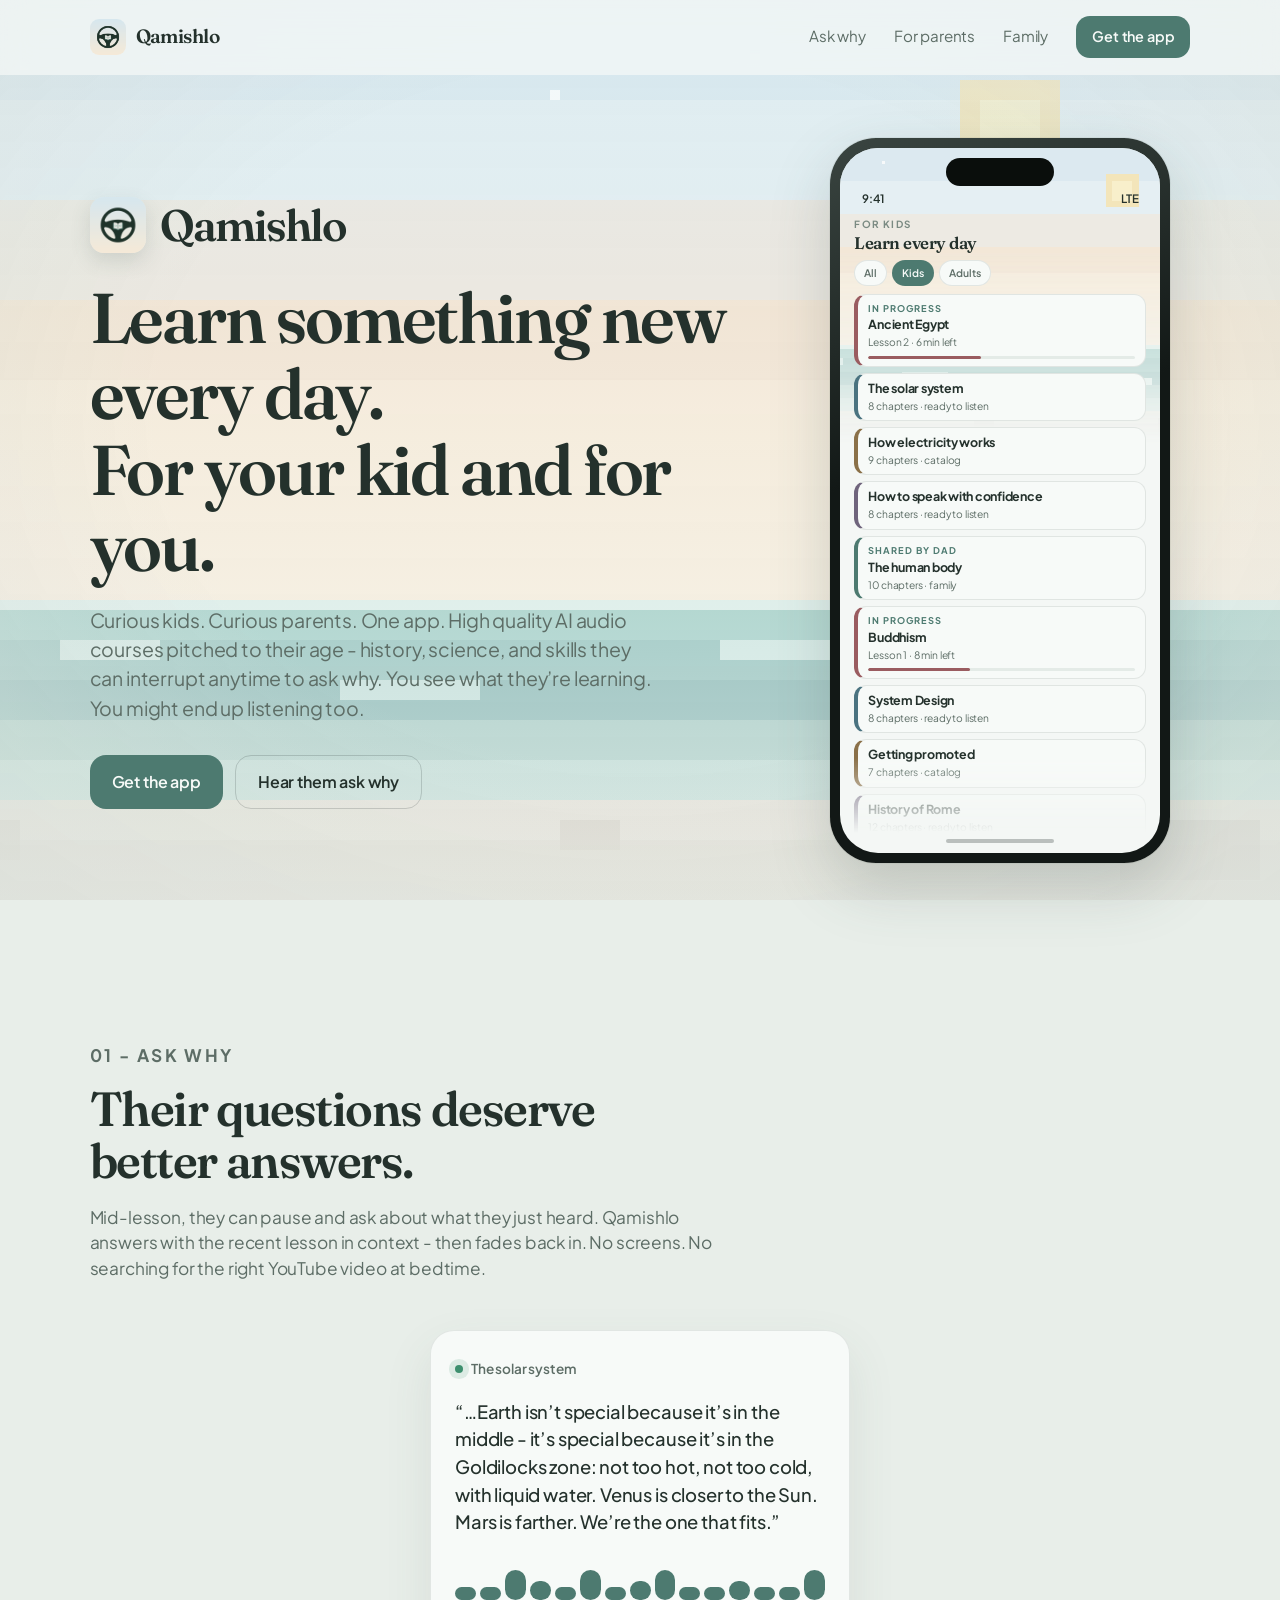
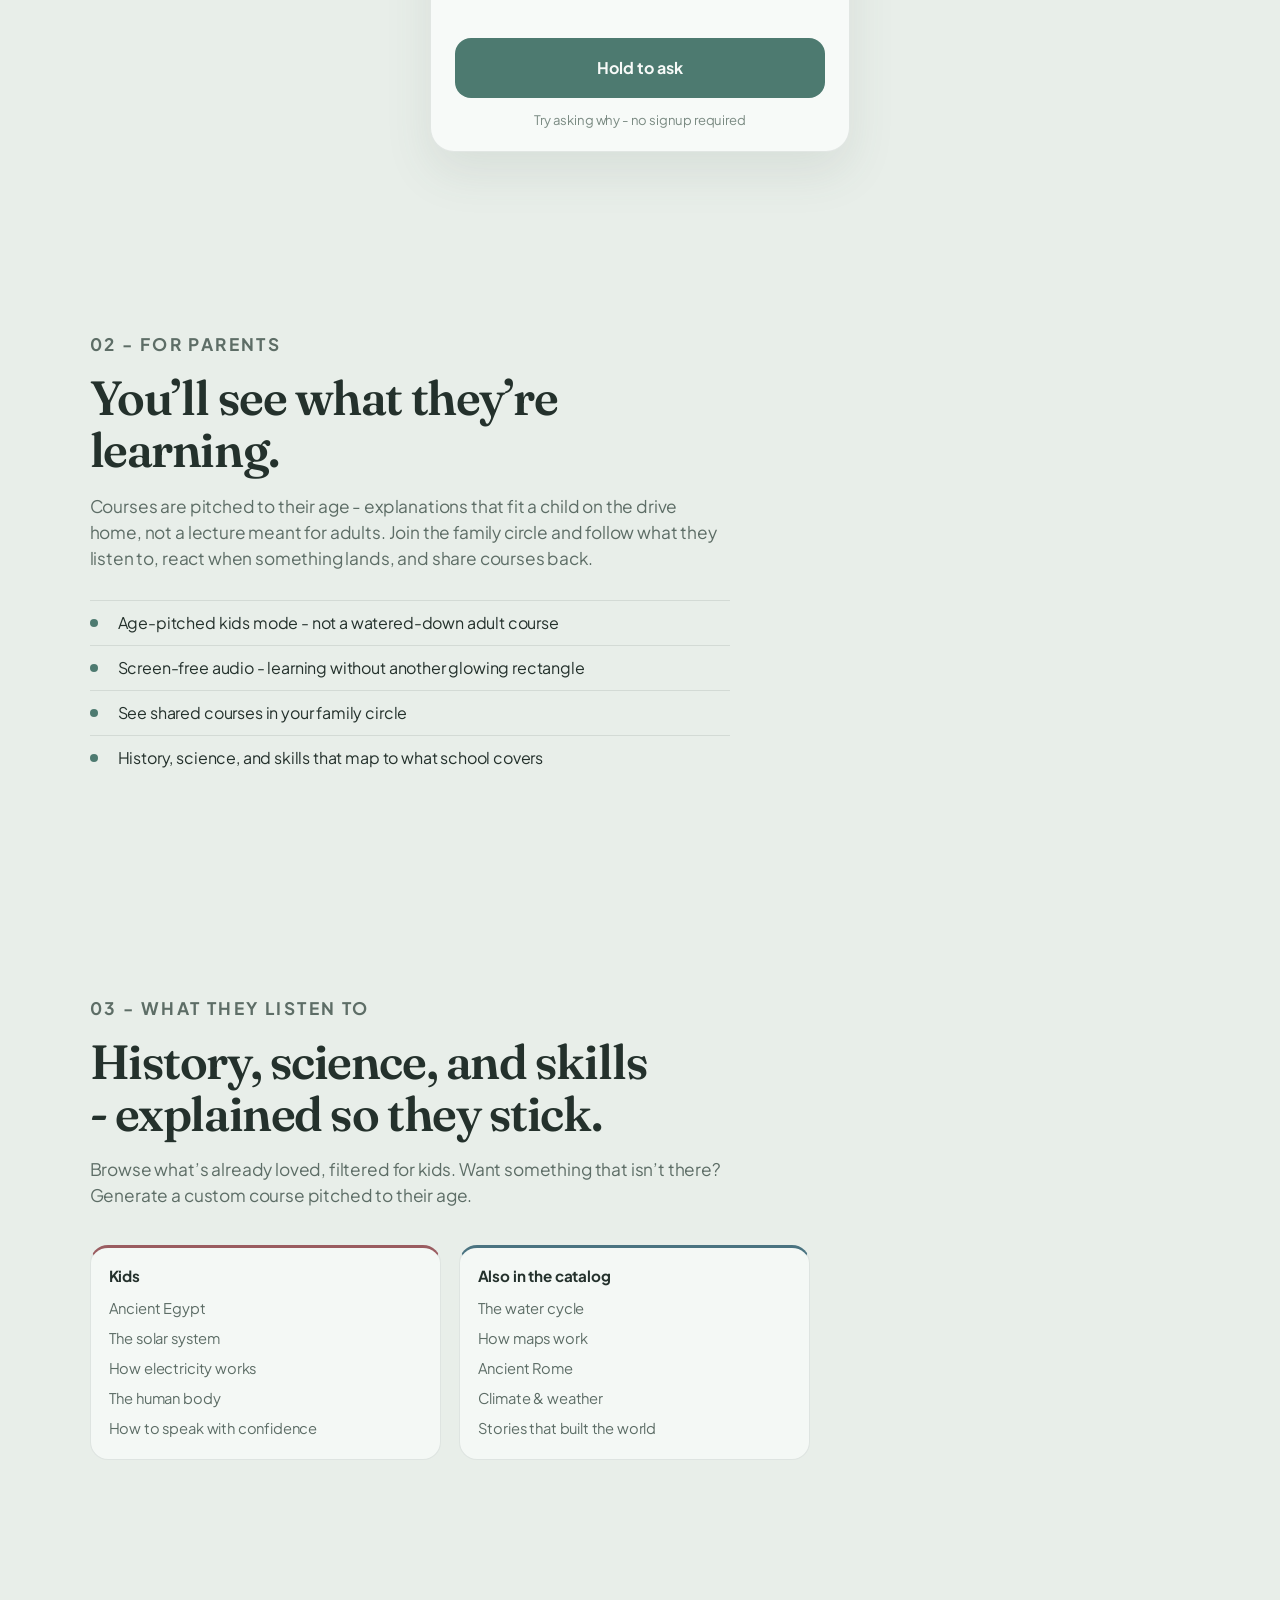
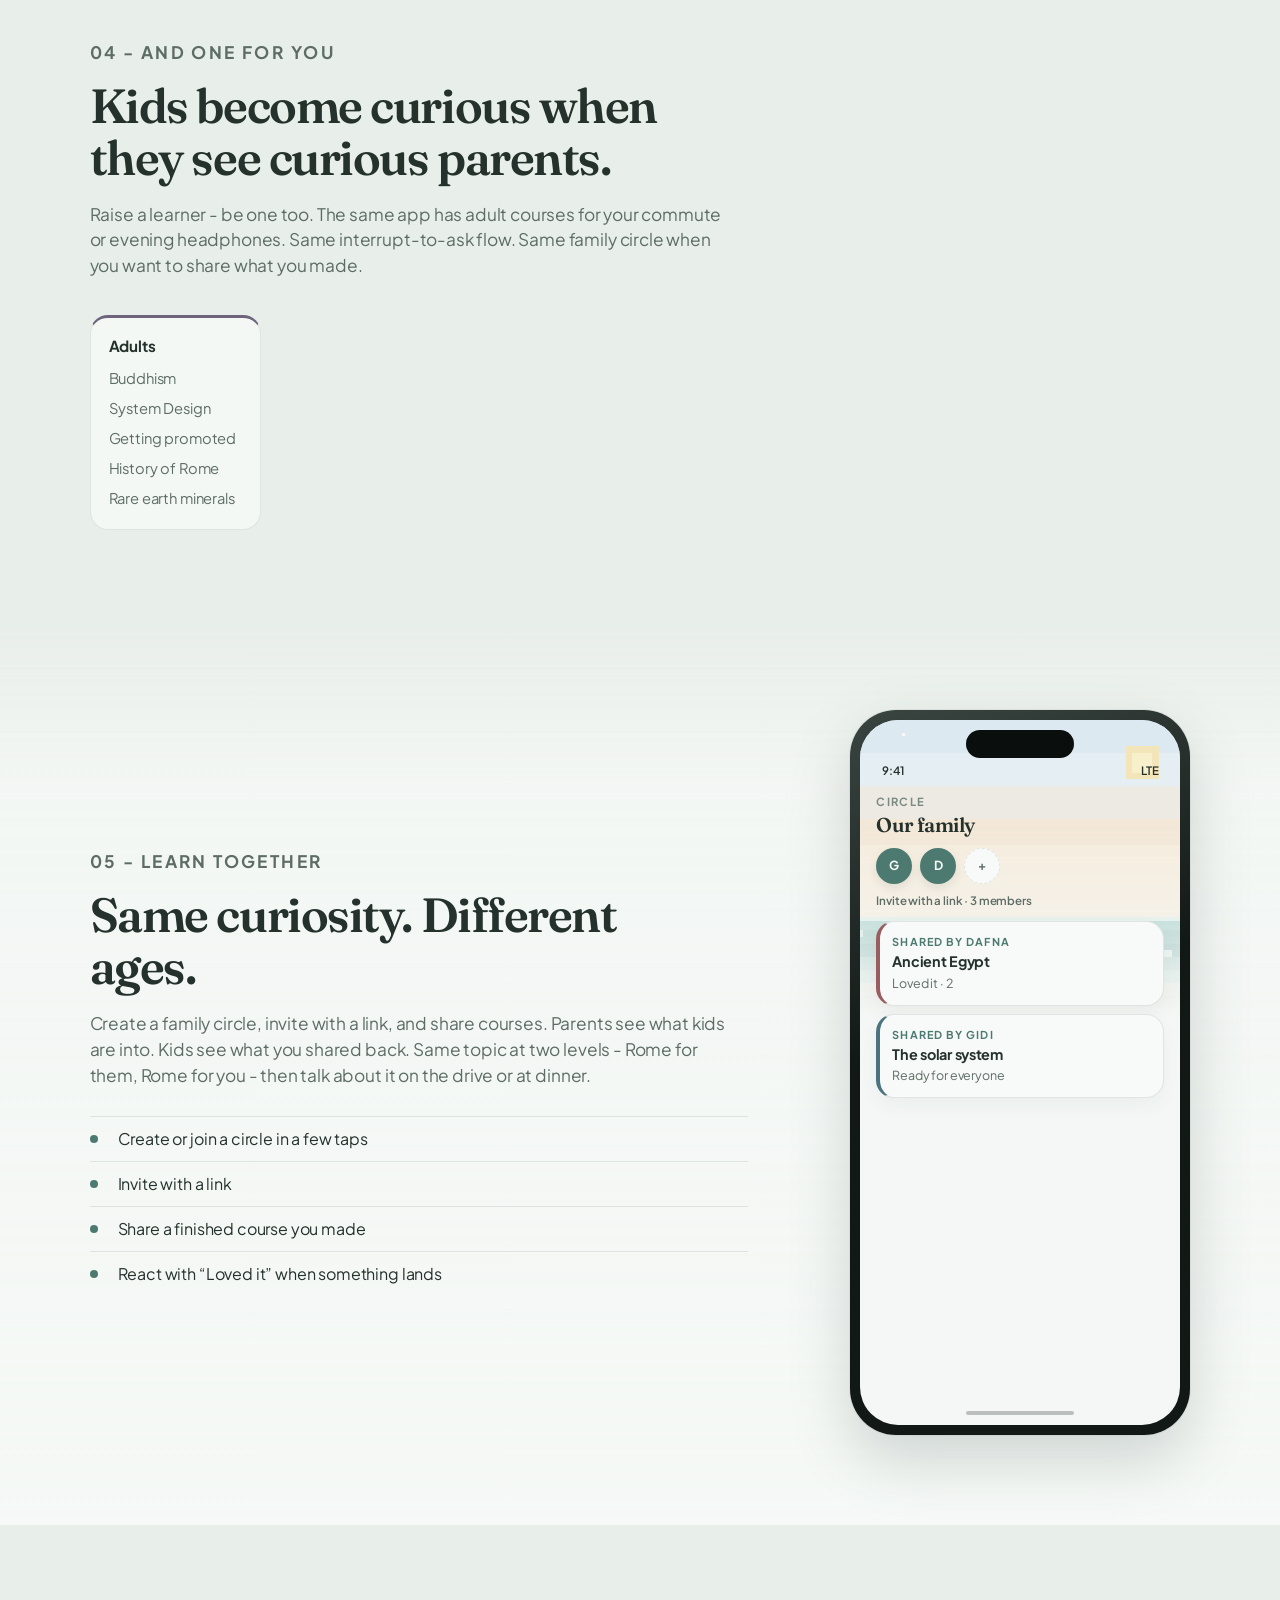
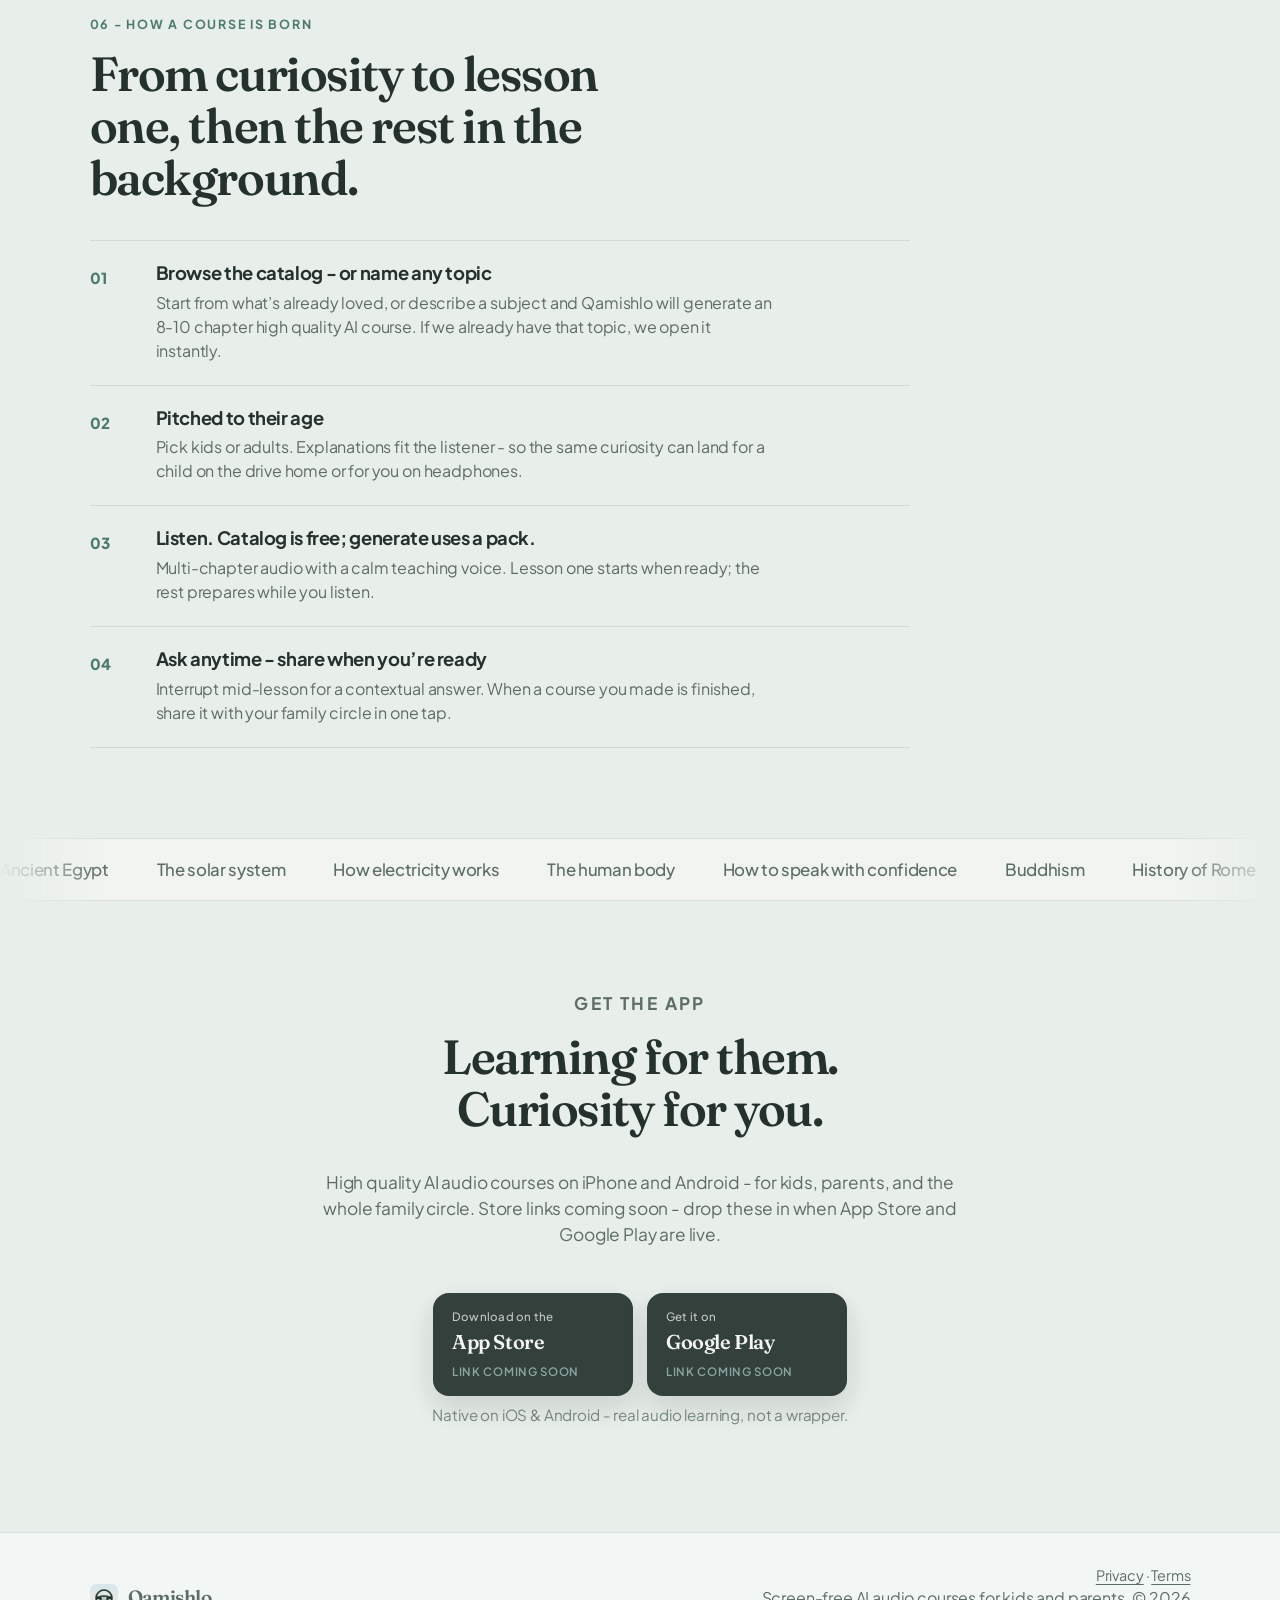
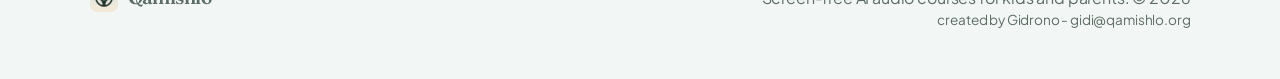
==== commit b76a30df: "Make the hero phone chips switch kids and adults catalogs. Tap Adults to see Buddhism, System Design" ====
--- a/index.html
+++ b/index.html
@@ -73,43 +73,85 @@
           </div>
         </div>
 
-        <div class="hero-phone reveal" aria-hidden="false">
-          <div class="phone" role="img" aria-label="Qamishlo home screen with kids courses">
+        <div class="hero-phone reveal">
+          <div class="phone" data-home-phone aria-label="Qamishlo home screen with kids courses">
             <div class="phone-inner">
               <div class="app-vista"><img src="vista.svg" alt="" /></div>
               <div class="island"></div>
               <div class="status-bar"><span>9:41</span><span>LTE</span></div>
               <div class="app-screen home-screen">
-                <p class="app-kicker">For kids</p>
+                <p class="app-kicker" data-home-kicker>For kids</p>
                 <h2 class="app-title">Learn every day</h2>
-                <div class="chips">
-                  <span class="chip">All</span>
-                  <span class="chip selected">Kids</span>
-                  <span class="chip">Adults</span>
+                <div class="chips" role="tablist" aria-label="Course audience">
+                  <button type="button" class="chip" role="tab" data-home-filter="all" aria-selected="false">
+                    All
+                  </button>
+                  <button
+                    type="button"
+                    class="chip selected"
+                    role="tab"
+                    data-home-filter="kids"
+                    aria-selected="true"
+                  >
+                    Kids
+                  </button>
+                  <button
+                    type="button"
+                    class="chip"
+                    role="tab"
+                    data-home-filter="adults"
+                    aria-selected="false"
+                  >
+                    Adults
+                  </button>
                 </div>
-                <article class="course-card accent-rose">
-                  <p class="course-kicker">In progress</p>
-                  <h3>Ancient Egypt</h3>
-                  <p class="course-meta">Lesson 2 · 6 min left</p>
-                  <div class="progress"><span style="width: 42%"></span></div>
-                </article>
-                <article class="course-card accent-sky">
-                  <h3>The solar system</h3>
-                  <p class="course-meta">8 chapters · ready to listen</p>
-                </article>
-                <article class="course-card accent-amber">
-                  <h3>How electricity works</h3>
-                  <p class="course-meta">9 chapters · catalog</p>
-                </article>
-                <article class="course-card accent-violet">
-                  <h3>How to speak with confidence</h3>
-                  <p class="course-meta">8 chapters · ready to listen</p>
-                </article>
-                <article class="course-card accent-mint">
-                  <p class="course-kicker">Shared by Dad</p>
-                  <h3>The human body</h3>
-                  <p class="course-meta">10 chapters · family</p>
-                </article>
+                <div class="home-courses" data-home-courses>
+                  <article class="course-card accent-rose" data-audience="kids">
+                    <p class="course-kicker">In progress</p>
+                    <h3>Ancient Egypt</h3>
+                    <p class="course-meta">Lesson 2 · 6 min left</p>
+                    <div class="progress"><span style="width: 42%"></span></div>
+                  </article>
+                  <article class="course-card accent-sky" data-audience="kids">
+                    <h3>The solar system</h3>
+                    <p class="course-meta">8 chapters · ready to listen</p>
+                  </article>
+                  <article class="course-card accent-amber" data-audience="kids">
+                    <h3>How electricity works</h3>
+                    <p class="course-meta">9 chapters · catalog</p>
+                  </article>
+                  <article class="course-card accent-violet" data-audience="kids">
+                    <h3>How to speak with confidence</h3>
+                    <p class="course-meta">8 chapters · ready to listen</p>
+                  </article>
+                  <article class="course-card accent-mint" data-audience="kids">
+                    <p class="course-kicker">Shared by Dad</p>
+                    <h3>The human body</h3>
+                    <p class="course-meta">10 chapters · family</p>
+                  </article>
+                  <article class="course-card accent-rose" data-audience="adults" hidden>
+                    <p class="course-kicker">In progress</p>
+                    <h3>Buddhism</h3>
+                    <p class="course-meta">Lesson 1 · 8 min left</p>
+                    <div class="progress"><span style="width: 38%"></span></div>
+                  </article>
+                  <article class="course-card accent-sky" data-audience="adults" hidden>
+                    <h3>System Design</h3>
+                    <p class="course-meta">8 chapters · ready to listen</p>
+                  </article>
+                  <article class="course-card accent-amber" data-audience="adults" hidden>
+                    <h3>Getting promoted</h3>
+                    <p class="course-meta">7 chapters · catalog</p>
+                  </article>
+                  <article class="course-card accent-violet" data-audience="adults" hidden>
+                    <h3>History of Rome</h3>
+                    <p class="course-meta">12 chapters · ready to listen</p>
+                  </article>
+                  <article class="course-card accent-mint" data-audience="adults" hidden>
+                    <h3>Rare earth minerals</h3>
+                    <p class="course-meta">10 chapters · catalog</p>
+                  </article>
+                </div>
               </div>
               <div class="home-indicator"></div>
             </div>
@@ -214,10 +256,10 @@
           <article class="cat accent-violet">
             <h3>Adults</h3>
             <p>Buddhism</p>
+            <p>System Design</p>
+            <p>Getting promoted</p>
+            <p>History of Rome</p>
             <p>Rare earth minerals</p>
-            <p>History of Rome</p>
-            <p>System Design</p>
-            <p>CRISPR</p>
           </article>
         </div>
       </section>
--- a/styles.css
+++ b/styles.css
@@ -488,14 +488,32 @@
   background: var(--surface);
   border: 1px solid var(--line);
   color: var(--muted);
+  font: inherit;
   font-size: 0.72rem;
   font-weight: 600;
+  cursor: pointer;
+  transition: background 0.15s ease, color 0.15s ease, border-color 0.15s ease;
+}
+
+button.chip:hover {
+  border-color: var(--line-strong);
+  color: var(--ink);
+}
+
+button.chip:focus-visible {
+  outline: 2px solid var(--mint);
+  outline-offset: 2px;
 }
 
 .chip.selected {
   background: var(--mint);
   border-color: transparent;
   color: var(--mint-ink);
+}
+
+button.chip.selected:hover {
+  color: var(--mint-ink);
+  filter: brightness(1.05);
 }
 
 .course-card {
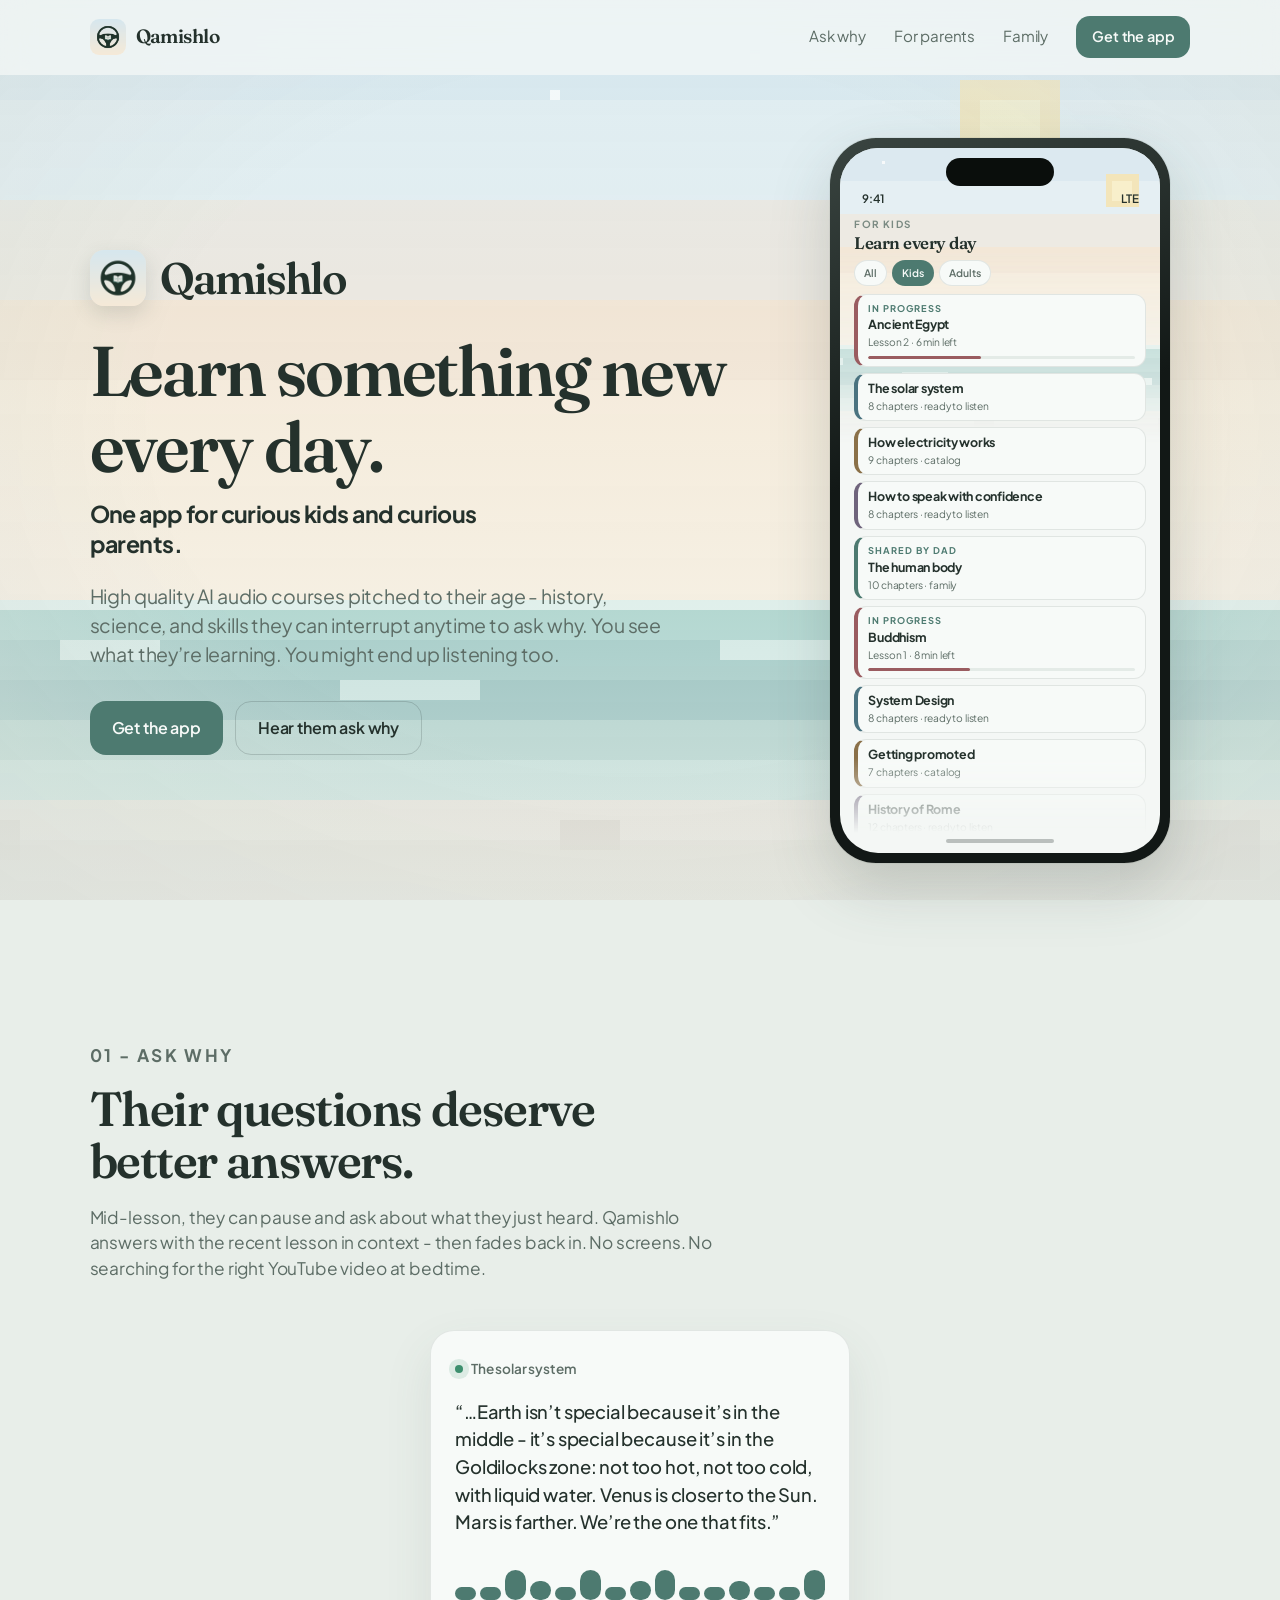
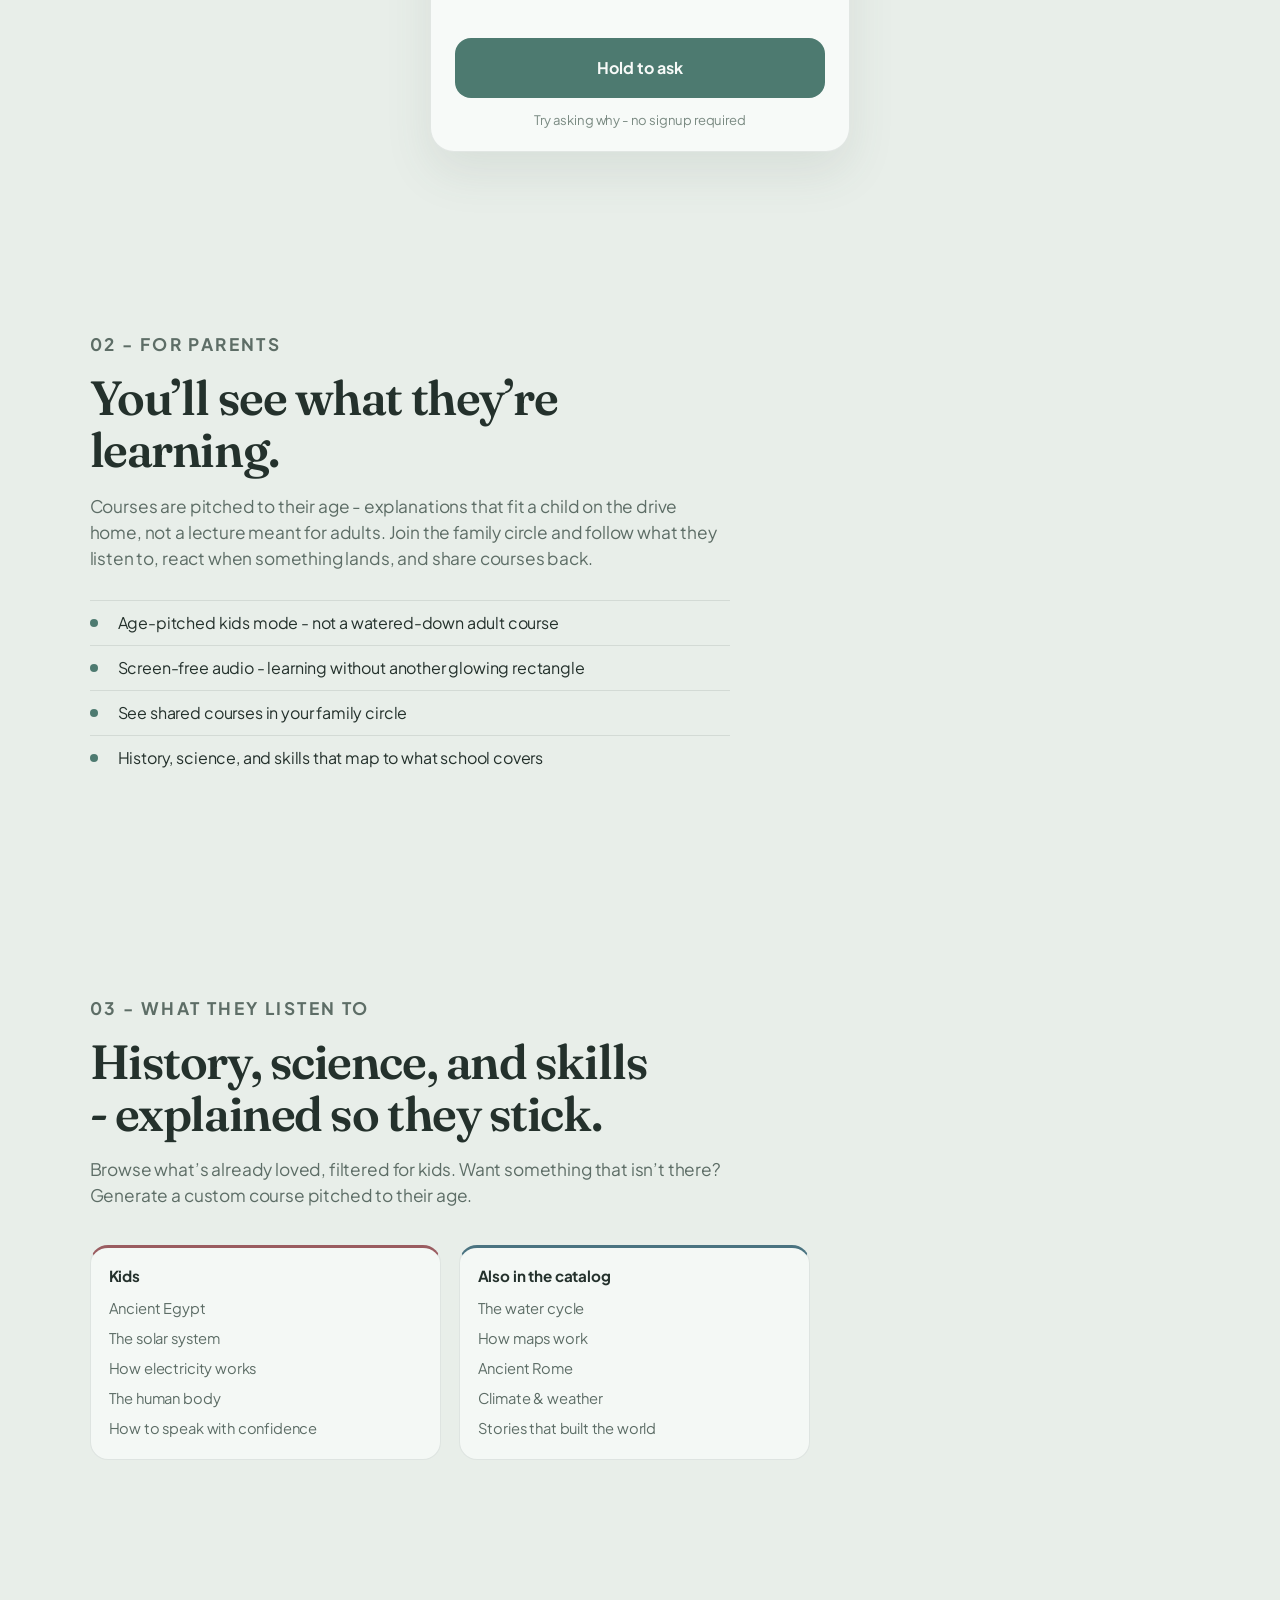
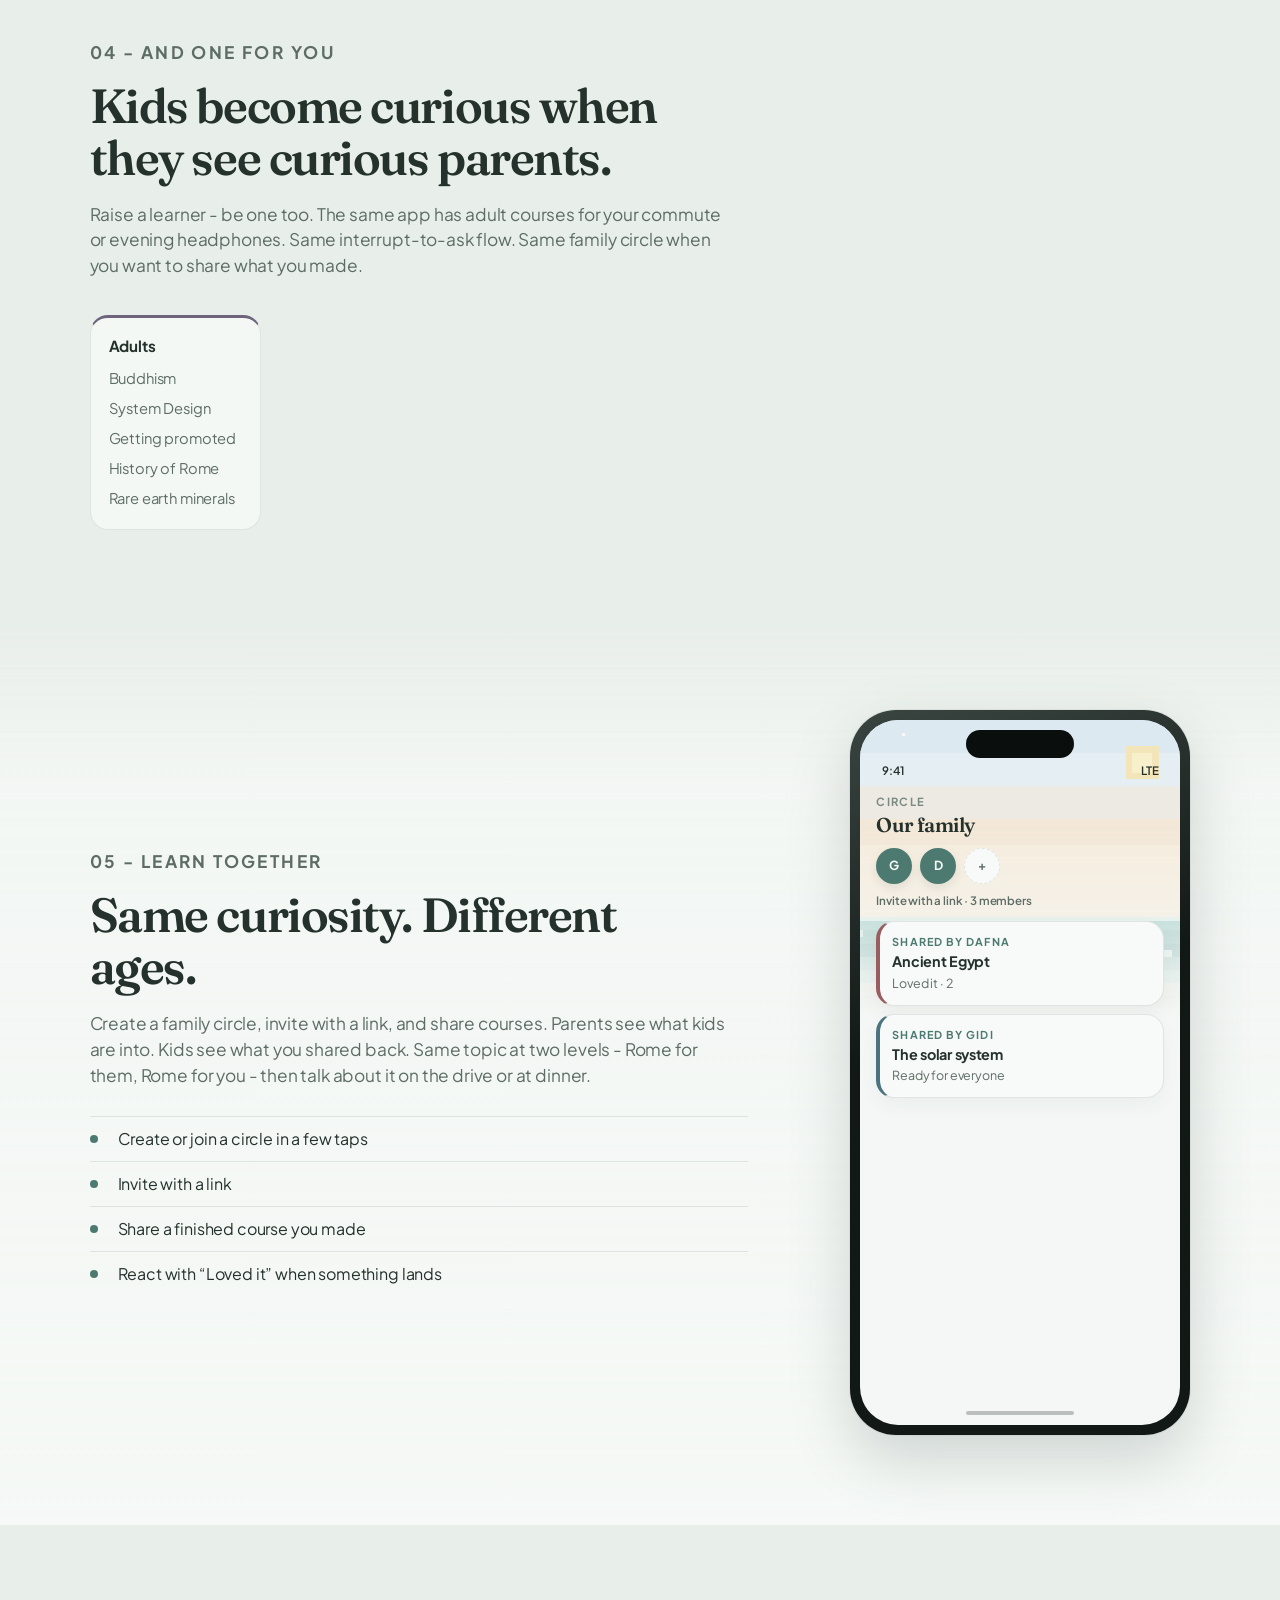
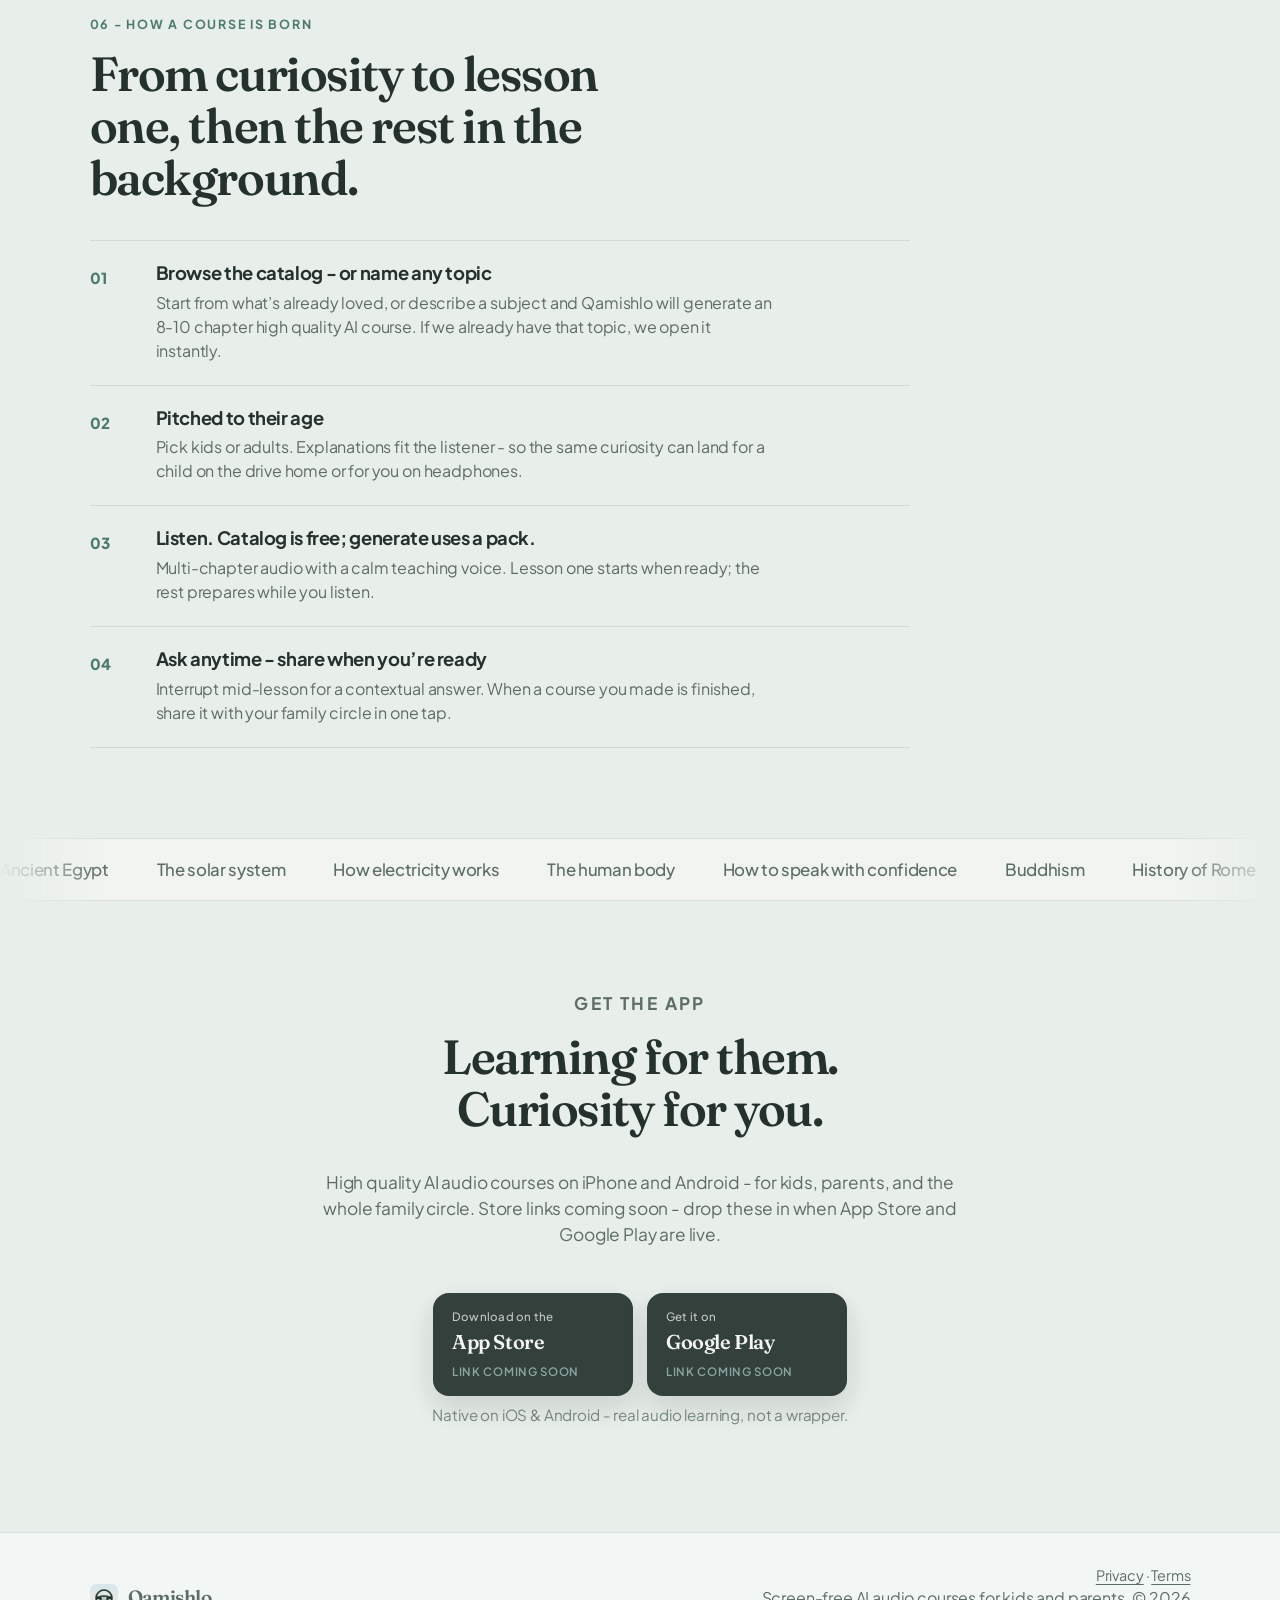
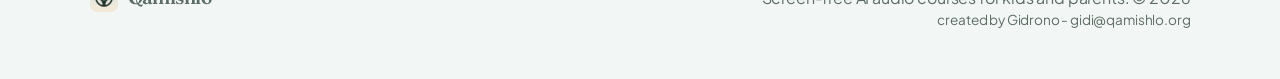
==== commit d794cf62: "Simplify the hero to one slogan plus a dual-audience subhead. Co-authored-by: Cursor <cursoragent@cu" ====
--- a/index.html
+++ b/index.html
@@ -3,19 +3,16 @@
   <head>
     <meta charset="UTF-8" />
     <meta name="viewport" content="width=device-width, initial-scale=1.0" />
-    <title>Qamishlo - Learn something new every day. For your kid and for you.</title>
+    <title>Qamishlo - Learn something new every day.</title>
     <meta
       name="description"
-      content="Age-pitched AI audio courses for kids - history, science, and skills they can ask about mid-lesson. Parents learn too. Share with your family."
+      content="One app for curious kids and curious parents. Age-pitched AI audio courses - history, science, and skills they can ask about mid-lesson. Share with your family."
     />
     <meta name="theme-color" content="#e8eee9" />
-    <meta
-      property="og:title"
-      content="Qamishlo - Learn something new every day. For your kid and for you."
-    />
+    <meta property="og:title" content="Qamishlo - Learn something new every day." />
     <meta
       property="og:description"
-      content="Curious kids. Curious parents. One app. High quality AI audio courses pitched to their age - ask why anytime, share with your family."
+      content="One app for curious kids and curious parents. High quality AI audio courses pitched to their age - ask why anytime, share with your family."
     />
     <meta property="og:type" content="website" />
     <link rel="icon" href="favicon.png" type="image/png" />
@@ -58,14 +55,12 @@
             <img class="brand-mark" src="mark.png" width="56" height="56" alt="" />
             <span class="brand-name">Qamishlo</span>
           </p>
-          <h1 class="reveal">
-            Learn something new every day.<br />
-            For your kid and for you.
-          </h1>
+          <h1 class="reveal">Learn something new every day.</h1>
+          <p class="hero-sub reveal">One app for curious kids and curious parents.</p>
           <p class="lede reveal">
-            Curious kids. Curious parents. One app. High quality AI audio courses pitched to their
-            age - history, science, and skills they can interrupt anytime to ask why. You see what
-            they’re learning. You might end up listening too.
+            High quality AI audio courses pitched to their age - history, science, and skills they
+            can interrupt anytime to ask why. You see what they’re learning. You might end up
+            listening too.
           </p>
           <div class="hero-actions reveal">
             <a class="btn" href="#download">Get the app</a>
--- a/styles.css
+++ b/styles.css
@@ -317,6 +317,17 @@
   font-size: clamp(1.05rem, 1.8vw, 1.22rem);
 }
 
+.hero-sub {
+  margin: 14px 0 0;
+  max-width: 28ch;
+  color: var(--ink);
+  font-family: var(--font);
+  font-size: clamp(1.15rem, 2.2vw, 1.45rem);
+  font-weight: 700;
+  letter-spacing: -0.025em;
+  line-height: 1.3;
+}
+
 .hero-actions {
   display: flex;
   flex-wrap: wrap;
@@ -1202,6 +1213,10 @@
   }
 
   .lede {
+    margin-inline: auto;
+  }
+
+  .hero-sub {
     margin-inline: auto;
   }
 
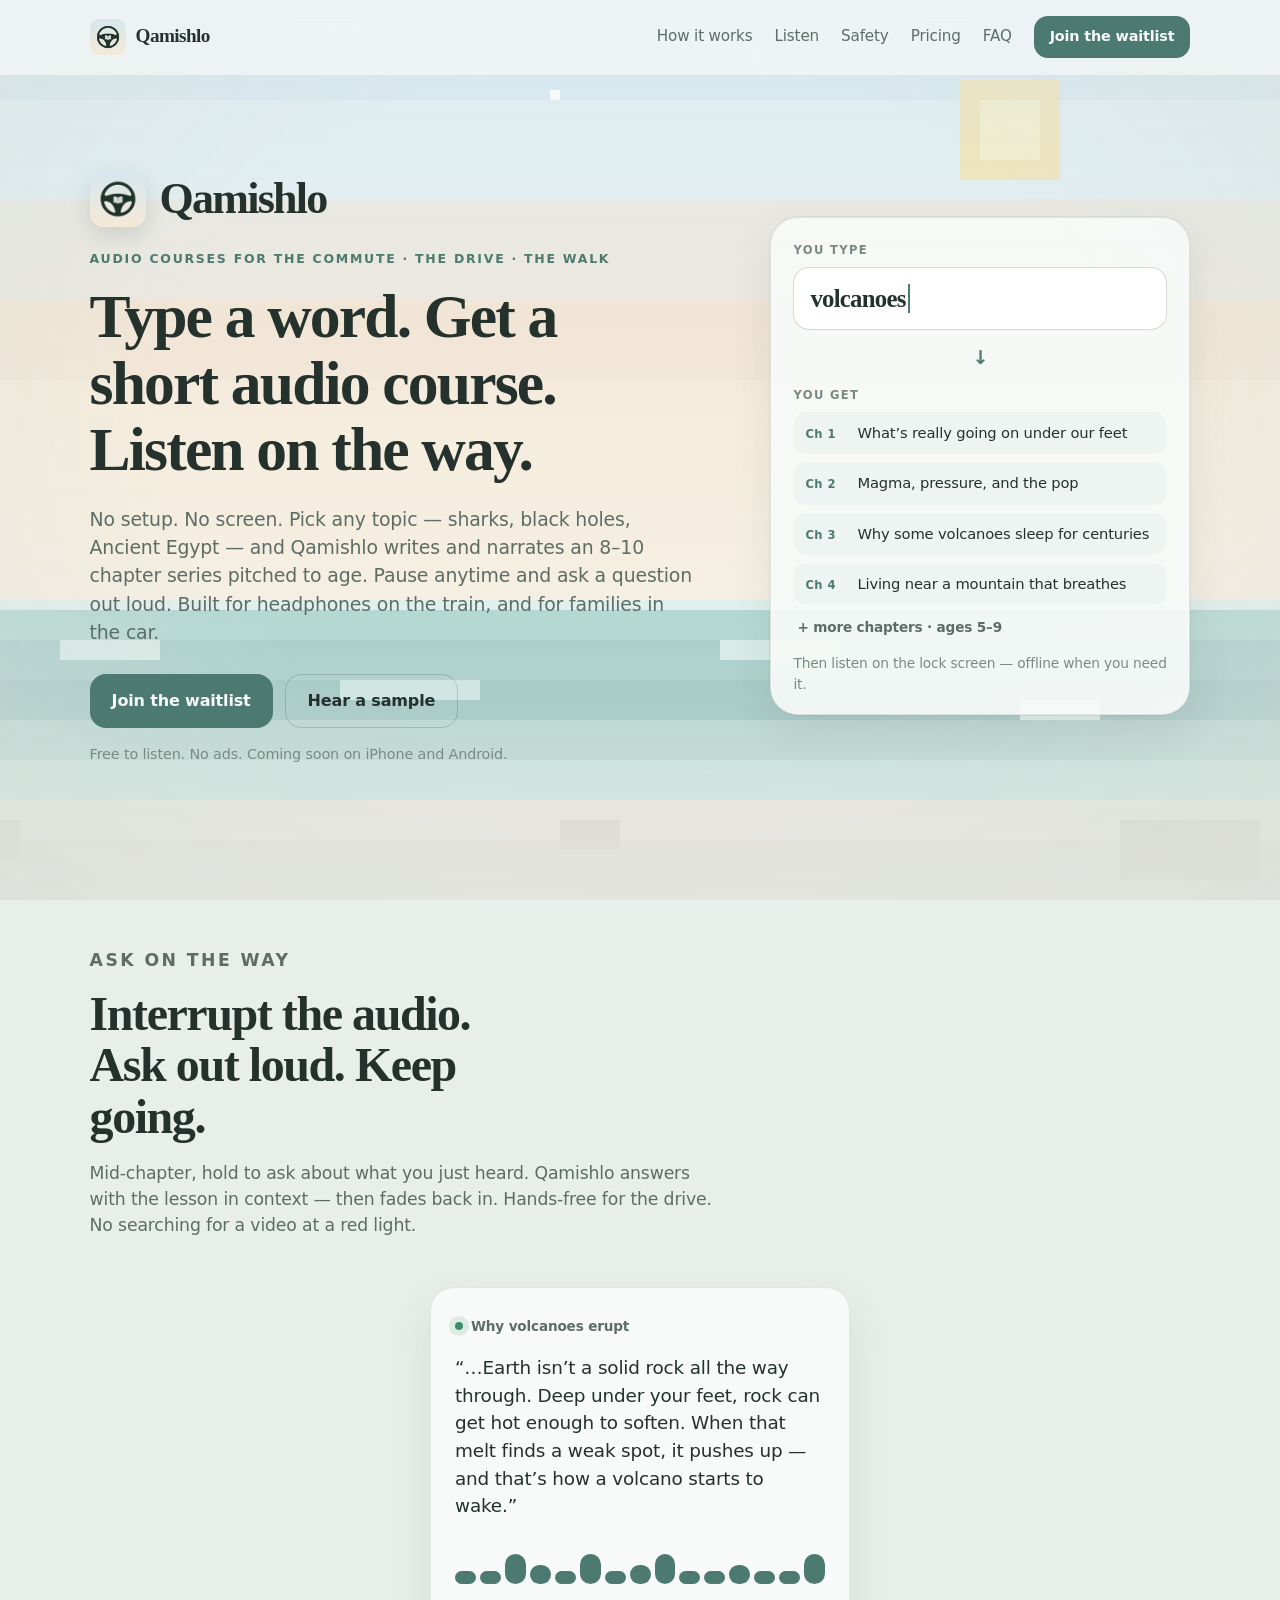
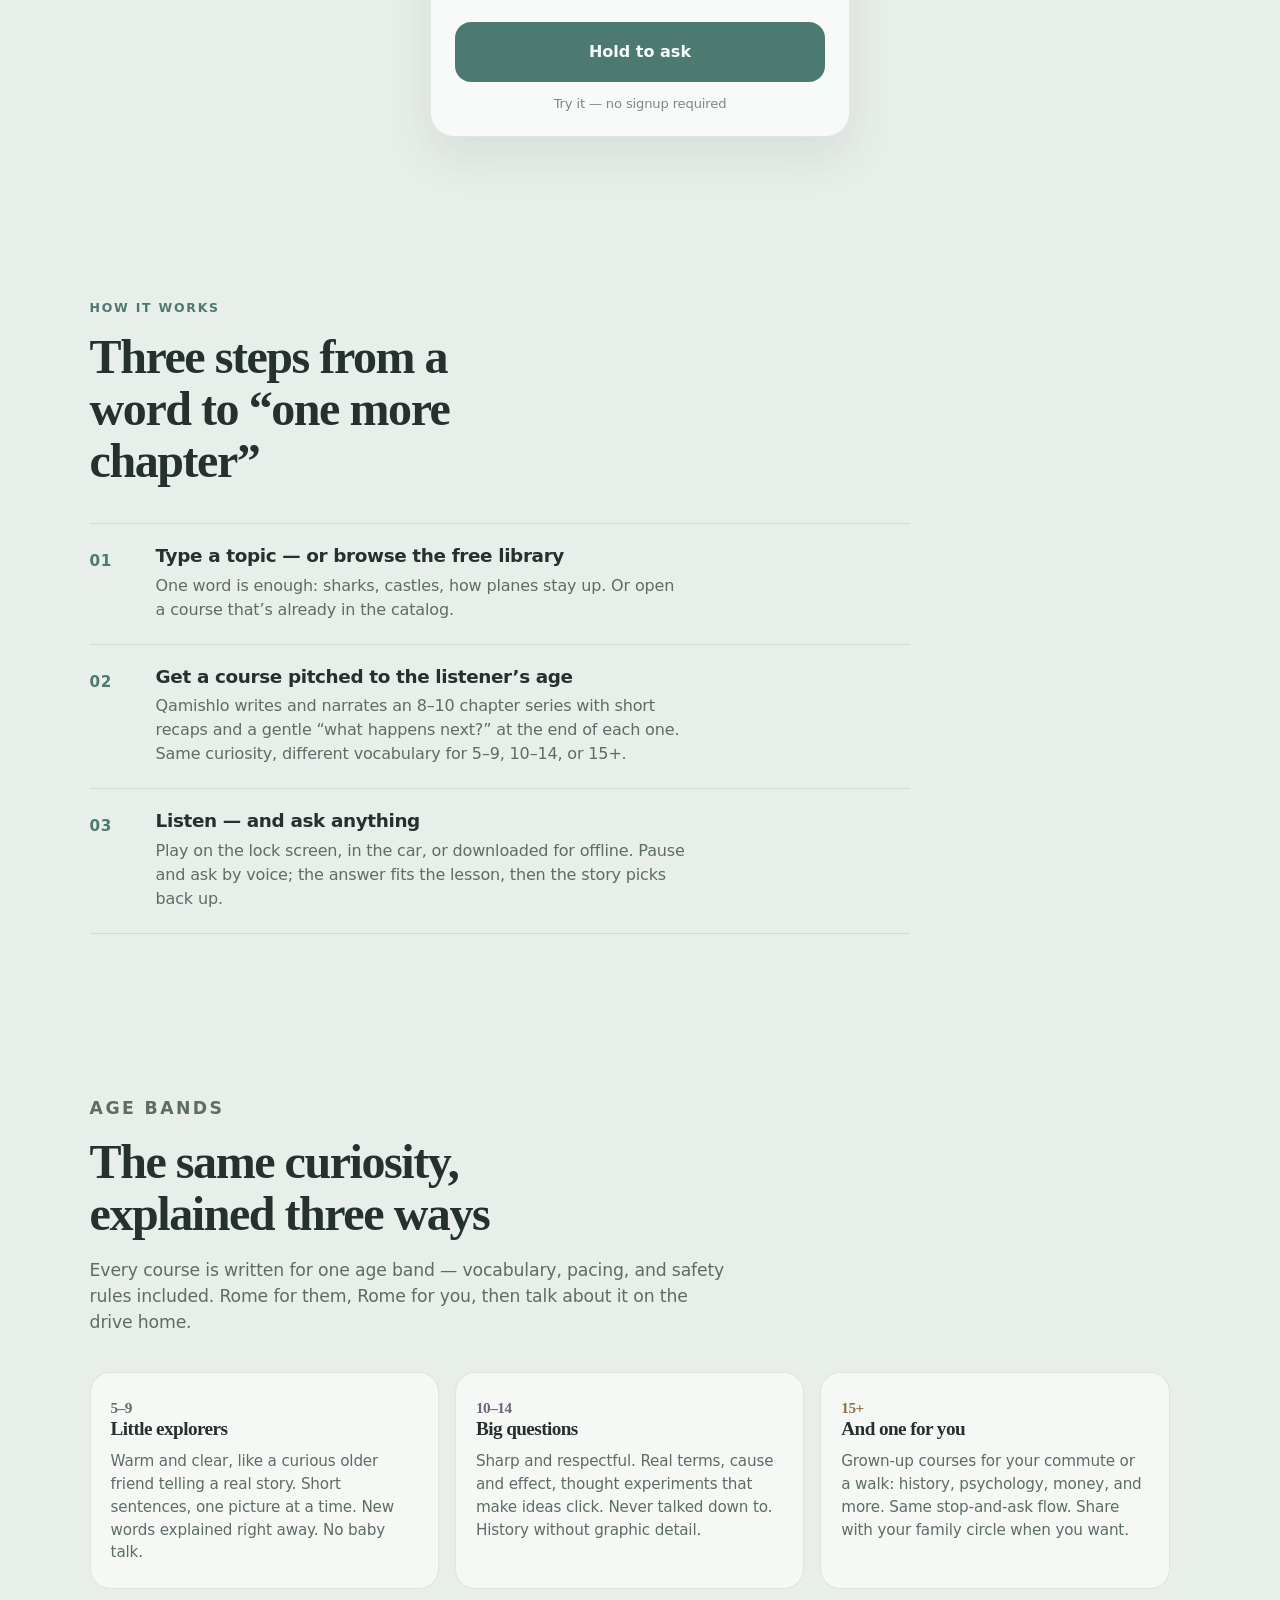
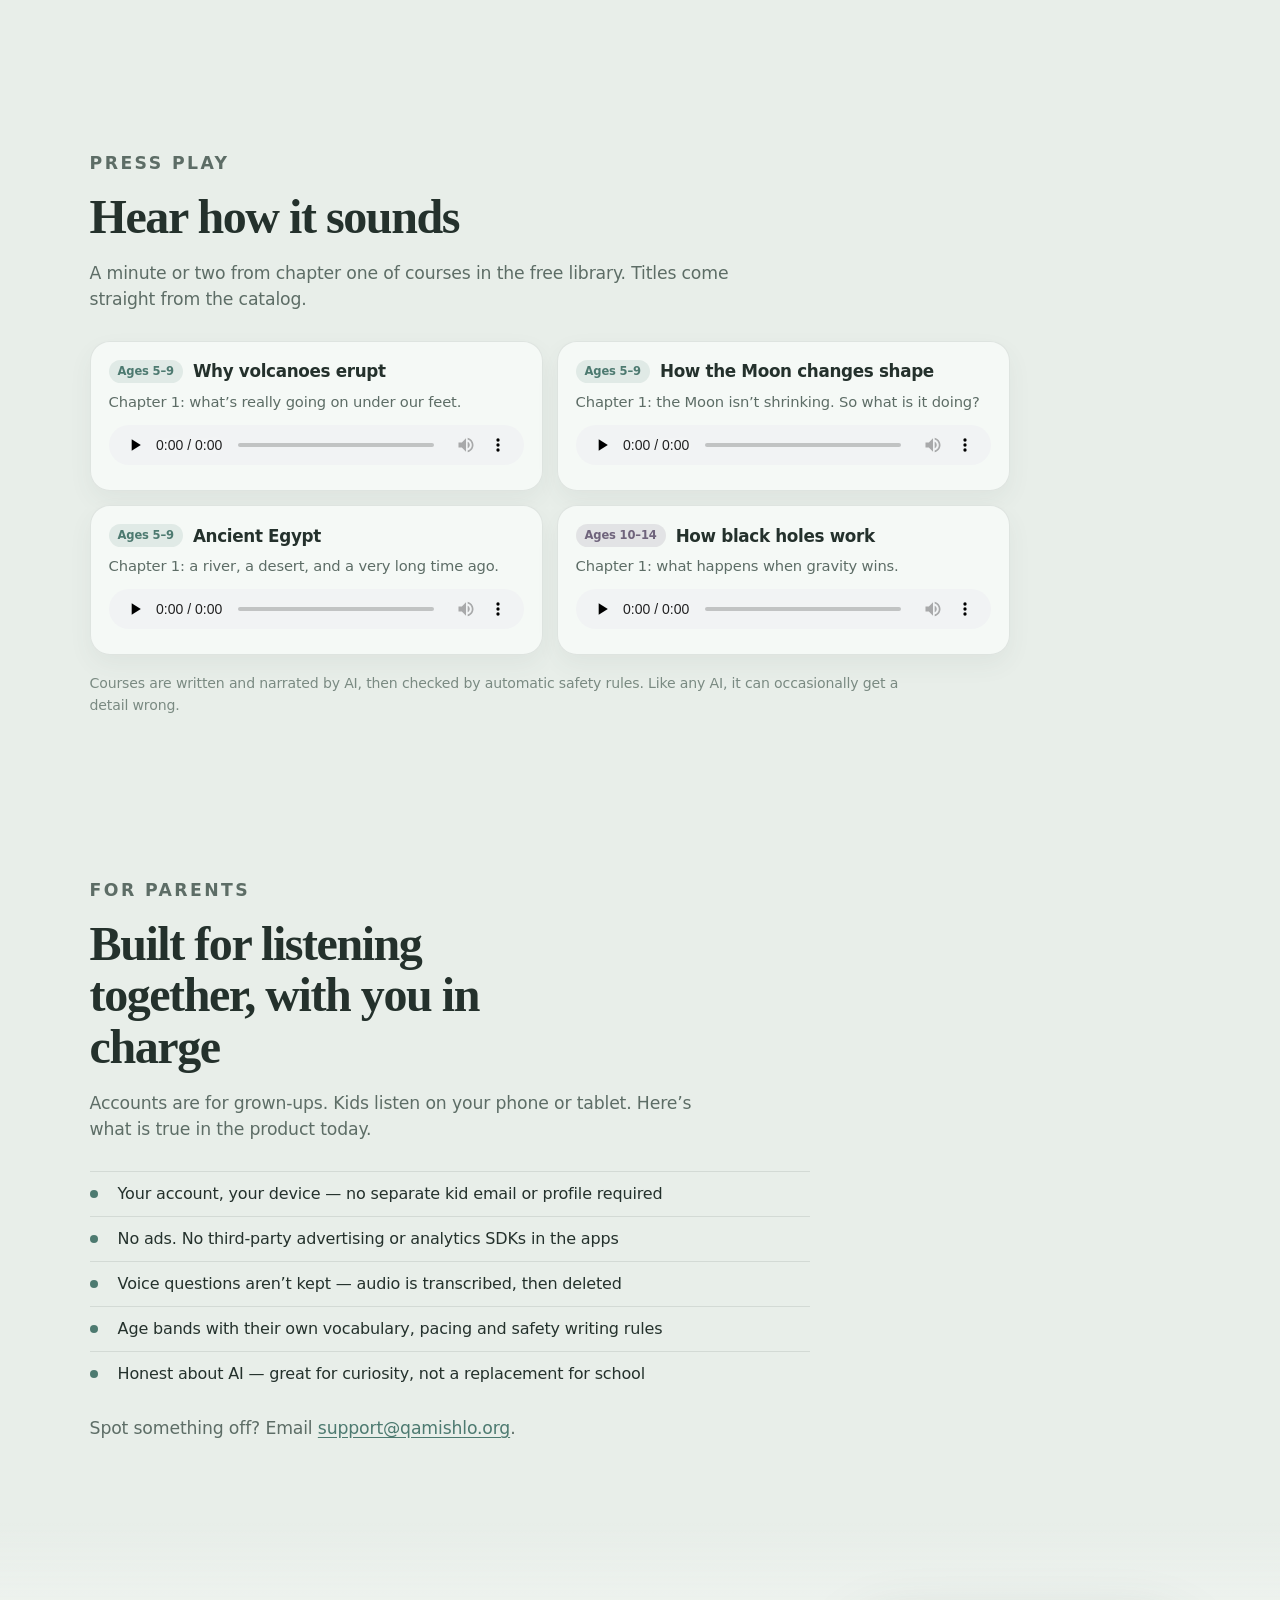
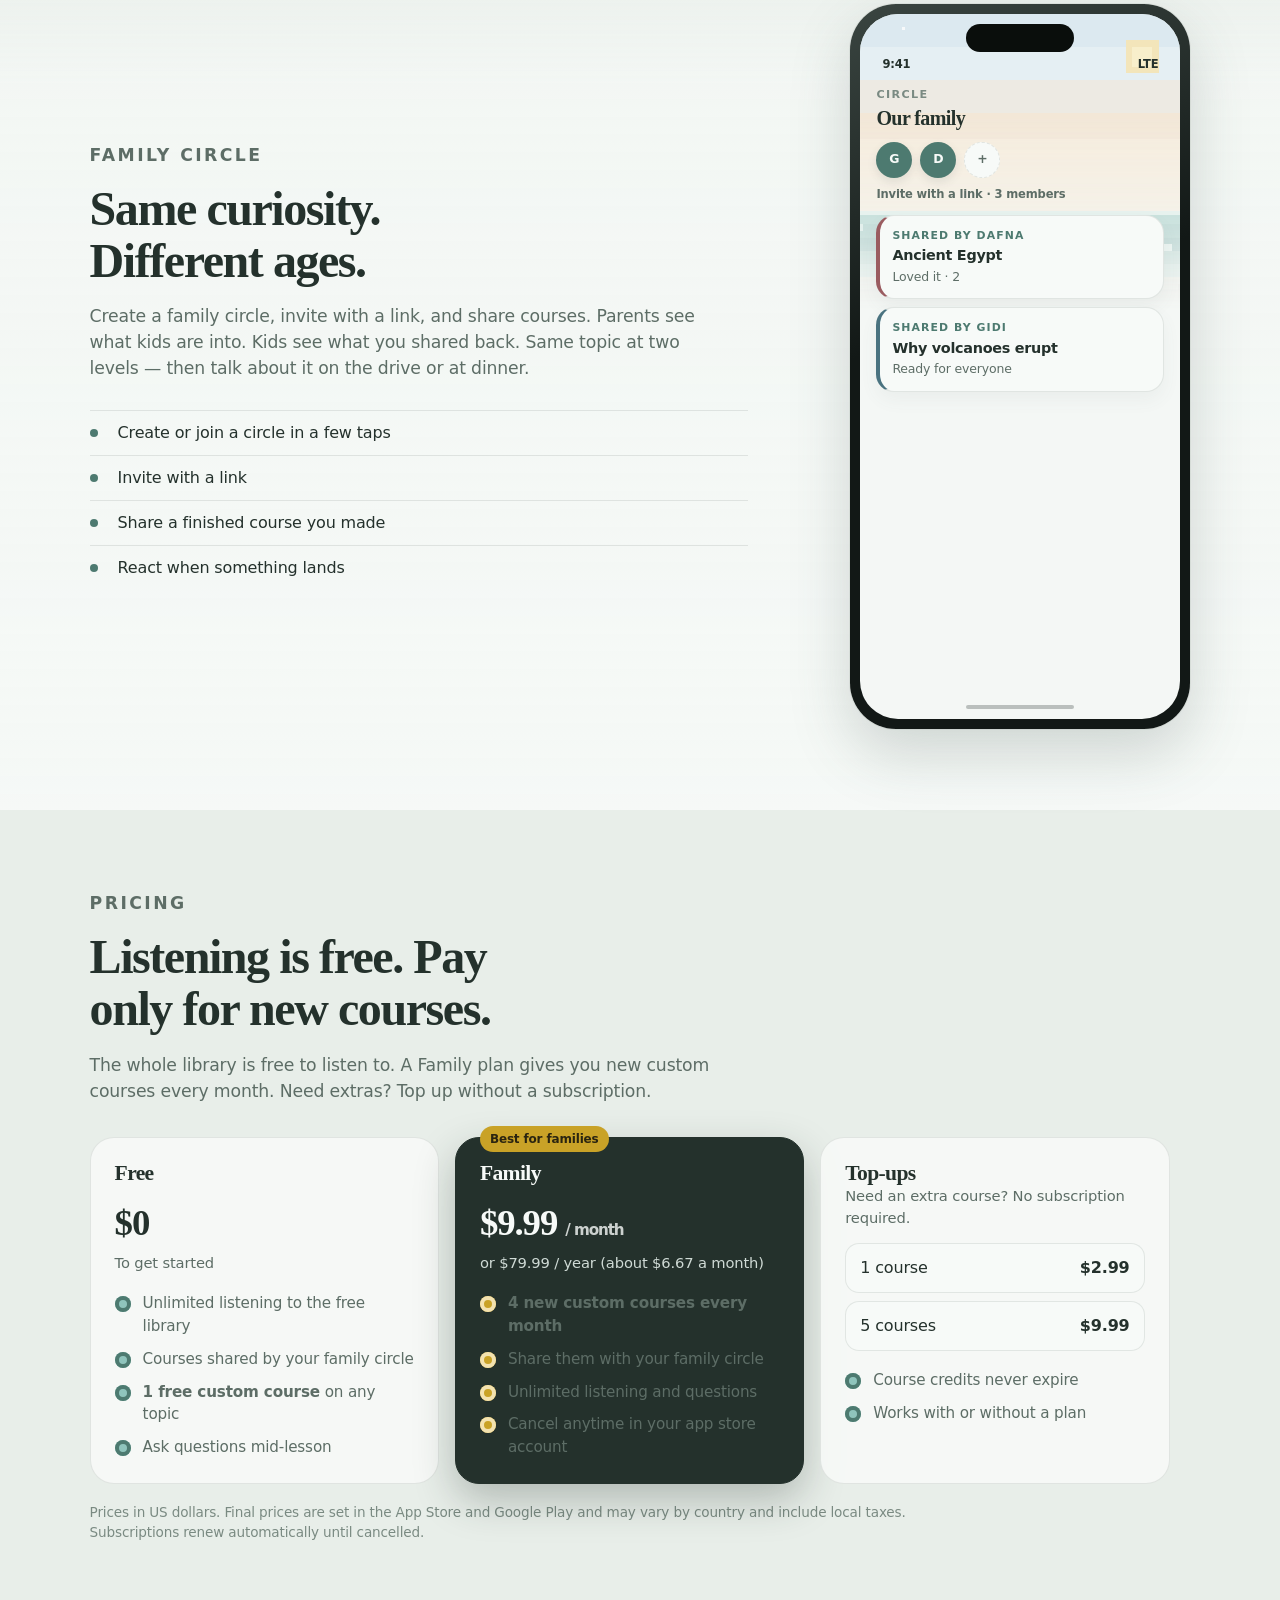
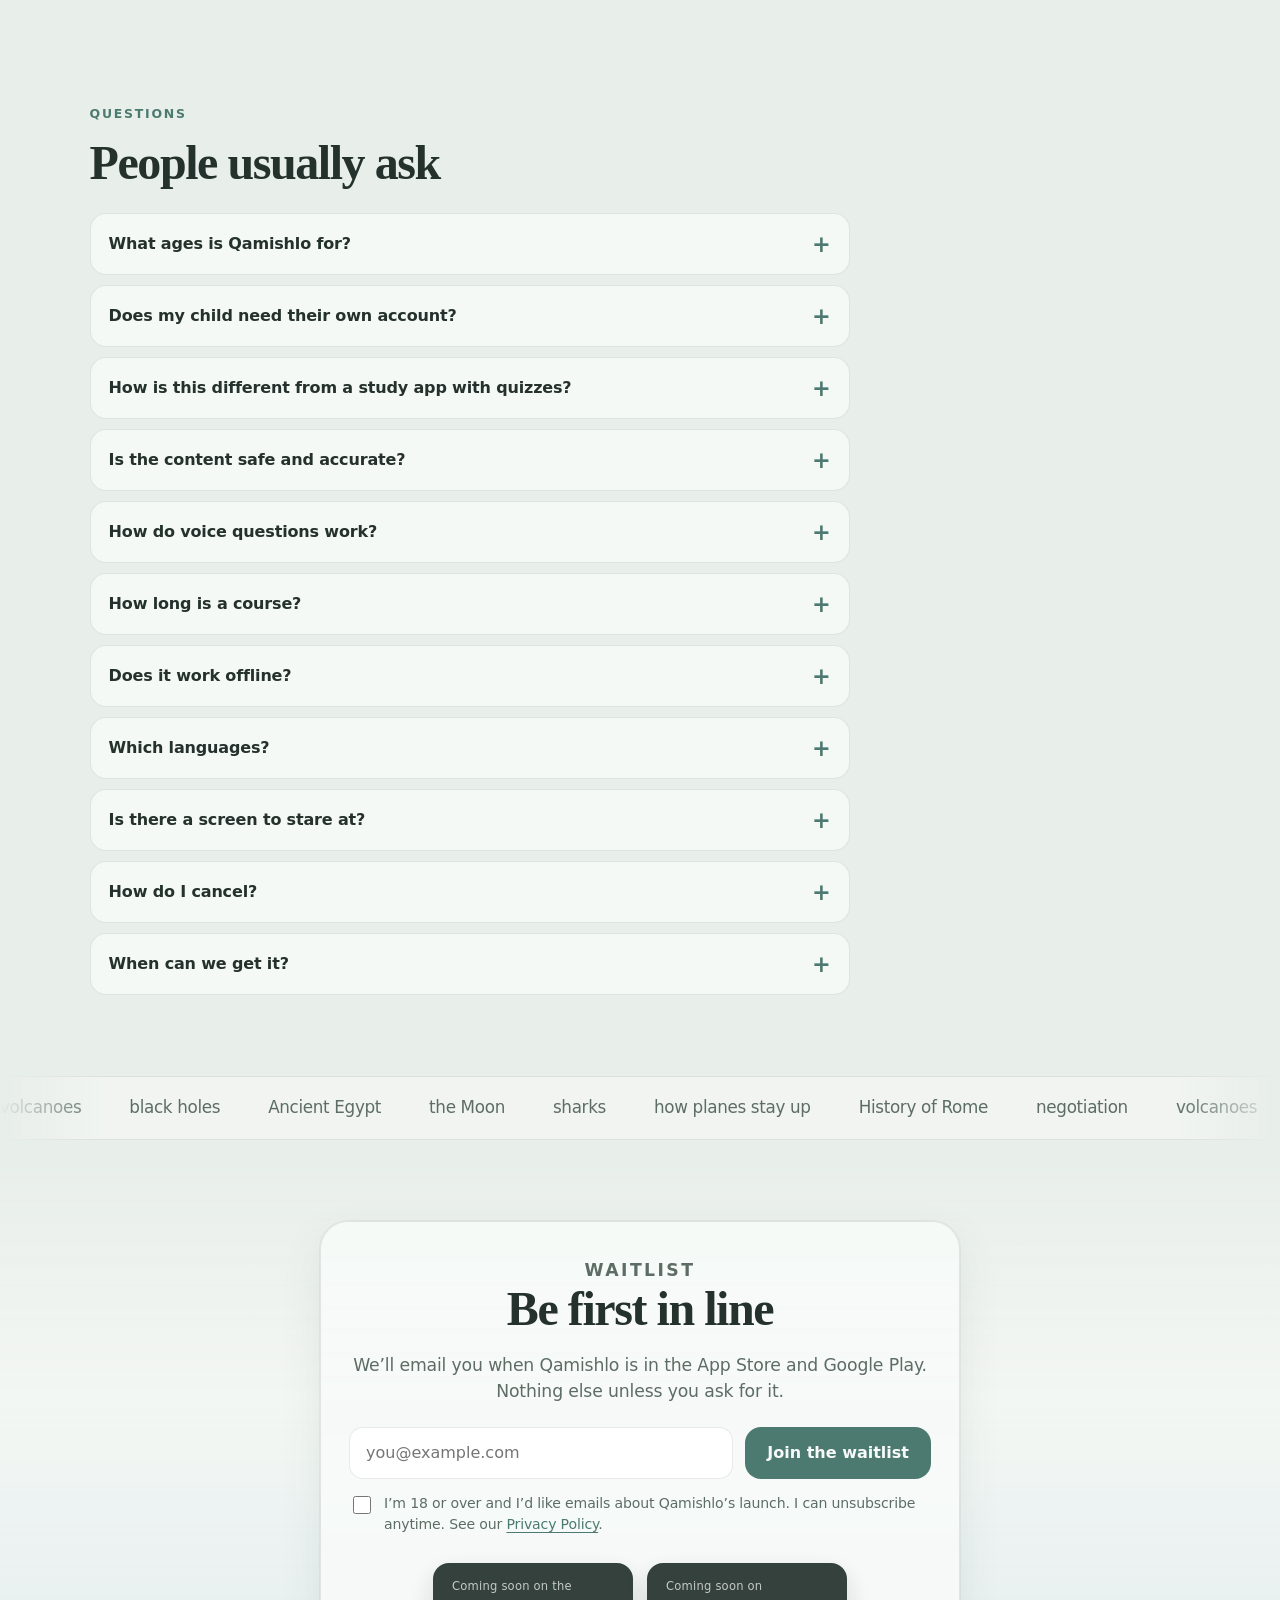
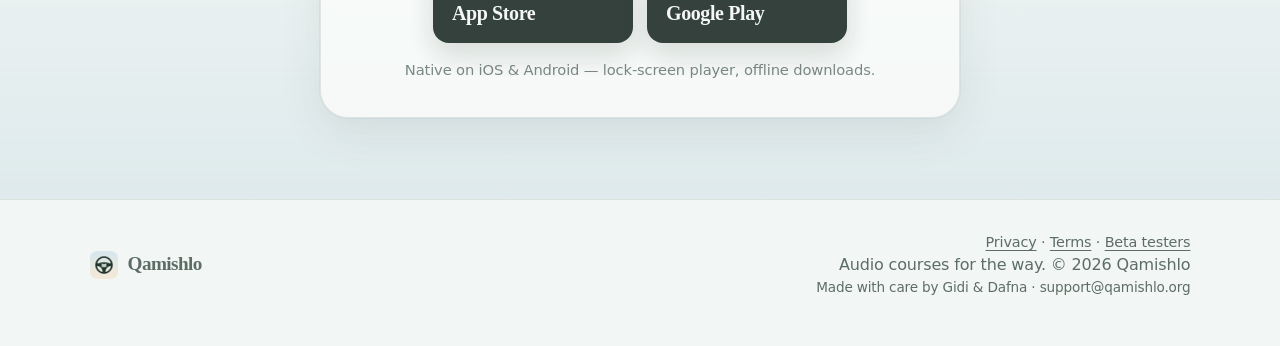
==== commit b2f5bbb5: "Reposition landing around type-a-word audio courses. Lead with zero-effort commute/drive positioning" ====
--- a/index.html
+++ b/index.html
@@ -3,29 +3,29 @@
   <head>
     <meta charset="UTF-8" />
     <meta name="viewport" content="width=device-width, initial-scale=1.0" />
-    <title>Qamishlo - Learn something new every day.</title>
+    <title>Qamishlo · Type a word. Get a short audio course.</title>
     <meta
       name="description"
-      content="One app for curious kids and curious parents. Age-pitched AI audio courses - history, science, and skills they can ask about mid-lesson. Share with your family."
+      content="Type a topic, get an 8–10 chapter AI-narrated audio course pitched to age. Listen on the train, in the car, or on a walk. Pause and ask questions by voice. Free to listen."
     />
     <meta name="theme-color" content="#e8eee9" />
-    <meta property="og:title" content="Qamishlo - Learn something new every day." />
+    <meta property="og:title" content="Qamishlo · Type a word. Get a short audio course." />
     <meta
       property="og:description"
-      content="One app for curious kids and curious parents. High quality AI audio courses pitched to their age - ask why anytime, share with your family."
+      content="Zero-effort audio courses for commutes, drives and walks. Type a word, listen on the way, ask questions out loud. For families and adults."
     />
     <meta property="og:type" content="website" />
+    <link rel="canonical" href="https://qamishlo.org/" />
     <link rel="icon" href="favicon.png" type="image/png" />
     <link rel="apple-touch-icon" href="apple-touch-icon.png" />
-    <link rel="preconnect" href="https://fonts.googleapis.com" />
-    <link rel="preconnect" href="https://fonts.gstatic.com" crossorigin />
-    <link
-      href="https://fonts.googleapis.com/css2?family=Fraunces:opsz,wght@9..144,500;600&family=Plus+Jakarta+Sans:wght@400;500;600;700;800&display=swap"
-      rel="stylesheet"
-    />
+    <!--
+      PRIVACY: no third-party scripts, pixels, analytics, or web fonts.
+      Fonts are self-hosted (Fraunces + Plus Jakarta Sans, SIL OFL) from ./fonts/
+    -->
     <link rel="stylesheet" href="styles.css" />
   </head>
   <body>
+    <a class="skip" href="#top">Skip to content</a>
     <div class="world" aria-hidden="true">
       <img class="world-svg" src="vista.svg" alt="" />
       <div class="mist"></div>
@@ -38,10 +38,12 @@
         <span class="logo-word">Qamishlo</span>
       </a>
       <nav class="nav-links" aria-label="Primary">
-        <a href="#ask">Ask why</a>
-        <a href="#trust">For parents</a>
-        <a href="#family">Family</a>
-        <a class="btn btn-sm" href="#download">Get the app</a>
+        <a href="#how">How it works</a>
+        <a href="#listen">Listen</a>
+        <a href="#safety">Safety</a>
+        <a href="#pricing">Pricing</a>
+        <a href="#faq">FAQ</a>
+        <a class="btn btn-sm" href="#waitlist">Join the waitlist</a>
       </nav>
       <button class="nav-toggle" type="button" aria-label="Open menu" aria-expanded="false">
         <span></span><span></span>
@@ -55,113 +57,53 @@
             <img class="brand-mark" src="mark.png" width="56" height="56" alt="" />
             <span class="brand-name">Qamishlo</span>
           </p>
-          <h1 class="reveal">Learn something new every day.</h1>
-          <p class="hero-sub reveal">One app for curious kids and curious parents.</p>
+          <p class="eyebrow reveal">Audio courses for the commute · the drive · the walk</p>
+          <h1 class="reveal">Type a word. Get a short audio course. Listen on the way.</h1>
           <p class="lede reveal">
-            High quality AI audio courses pitched to their age - history, science, and skills they
-            can interrupt anytime to ask why. You see what they’re learning. You might end up
-            listening too.
+            No setup. No screen. Pick any topic — sharks, black holes, Ancient Egypt — and Qamishlo
+            writes and narrates an 8–10 chapter series pitched to age. Pause anytime and ask a
+            question out loud. Built for headphones on the train, and for families in the car.
           </p>
           <div class="hero-actions reveal">
-            <a class="btn" href="#download">Get the app</a>
-            <a class="btn btn-ghost" href="#ask">Hear them ask why</a>
+            <a class="btn" href="#waitlist">Join the waitlist</a>
+            <a class="btn btn-ghost" href="#listen">Hear a sample</a>
           </div>
-        </div>
-
-        <div class="hero-phone reveal">
-          <div class="phone" data-home-phone aria-label="Qamishlo home screen with kids courses">
-            <div class="phone-inner">
-              <div class="app-vista"><img src="vista.svg" alt="" /></div>
-              <div class="island"></div>
-              <div class="status-bar"><span>9:41</span><span>LTE</span></div>
-              <div class="app-screen home-screen">
-                <p class="app-kicker" data-home-kicker>For kids</p>
-                <h2 class="app-title">Learn every day</h2>
-                <div class="chips" role="tablist" aria-label="Course audience">
-                  <button type="button" class="chip" role="tab" data-home-filter="all" aria-selected="false">
-                    All
-                  </button>
-                  <button
-                    type="button"
-                    class="chip selected"
-                    role="tab"
-                    data-home-filter="kids"
-                    aria-selected="true"
-                  >
-                    Kids
-                  </button>
-                  <button
-                    type="button"
-                    class="chip"
-                    role="tab"
-                    data-home-filter="adults"
-                    aria-selected="false"
-                  >
-                    Adults
-                  </button>
-                </div>
-                <div class="home-courses" data-home-courses>
-                  <article class="course-card accent-rose" data-audience="kids">
-                    <p class="course-kicker">In progress</p>
-                    <h3>Ancient Egypt</h3>
-                    <p class="course-meta">Lesson 2 · 6 min left</p>
-                    <div class="progress"><span style="width: 42%"></span></div>
-                  </article>
-                  <article class="course-card accent-sky" data-audience="kids">
-                    <h3>The solar system</h3>
-                    <p class="course-meta">8 chapters · ready to listen</p>
-                  </article>
-                  <article class="course-card accent-amber" data-audience="kids">
-                    <h3>How electricity works</h3>
-                    <p class="course-meta">9 chapters · catalog</p>
-                  </article>
-                  <article class="course-card accent-violet" data-audience="kids">
-                    <h3>How to speak with confidence</h3>
-                    <p class="course-meta">8 chapters · ready to listen</p>
-                  </article>
-                  <article class="course-card accent-mint" data-audience="kids">
-                    <p class="course-kicker">Shared by Dad</p>
-                    <h3>The human body</h3>
-                    <p class="course-meta">10 chapters · family</p>
-                  </article>
-                  <article class="course-card accent-rose" data-audience="adults" hidden>
-                    <p class="course-kicker">In progress</p>
-                    <h3>Buddhism</h3>
-                    <p class="course-meta">Lesson 1 · 8 min left</p>
-                    <div class="progress"><span style="width: 38%"></span></div>
-                  </article>
-                  <article class="course-card accent-sky" data-audience="adults" hidden>
-                    <h3>System Design</h3>
-                    <p class="course-meta">8 chapters · ready to listen</p>
-                  </article>
-                  <article class="course-card accent-amber" data-audience="adults" hidden>
-                    <h3>Getting promoted</h3>
-                    <p class="course-meta">7 chapters · catalog</p>
-                  </article>
-                  <article class="course-card accent-violet" data-audience="adults" hidden>
-                    <h3>History of Rome</h3>
-                    <p class="course-meta">12 chapters · ready to listen</p>
-                  </article>
-                  <article class="course-card accent-mint" data-audience="adults" hidden>
-                    <h3>Rare earth minerals</h3>
-                    <p class="course-meta">10 chapters · catalog</p>
-                  </article>
-                </div>
-              </div>
-              <div class="home-indicator"></div>
-            </div>
+          <!--
+            TODO(Gidi): store links. When App Store / Google Play listings are live, set real hrefs
+            on the store buttons in #download / #waitlist and remove aria-disabled + "coming soon".
+            Use official badge artwork from Apple and Google marketing guidelines.
+          -->
+          <p class="fine reveal">Free to listen. No ads. Coming soon on iPhone and Android.</p>
+        </div>
+
+        <div class="hero-demo reveal" aria-label="Example: typing a topic into a course">
+          <div class="type-card" data-type-demo>
+            <p class="type-label">You type</p>
+            <div class="type-input" aria-live="polite">
+              <span class="type-word" data-type-word>volcanoes</span><span class="type-caret" aria-hidden="true"></span>
+            </div>
+            <p class="type-arrow" aria-hidden="true">↓</p>
+            <p class="type-label">You get</p>
+            <ul class="type-chapters" data-type-chapters>
+              <li><span>Ch 1</span> What’s really going on under our feet</li>
+              <li><span>Ch 2</span> Magma, pressure, and the pop</li>
+              <li><span>Ch 3</span> Why some volcanoes sleep for centuries</li>
+              <li><span>Ch 4</span> Living near a mountain that breathes</li>
+              <li class="type-more">+ 4 more chapters · ages 5–9</li>
+            </ul>
+            <p class="type-hint">Then listen on the lock screen — offline when you need it.</p>
           </div>
         </div>
       </section>
 
       <section class="interrupt" id="ask">
         <div class="interrupt-head">
-          <p class="kicker">01 - Ask why</p>
-          <h2>Their questions deserve better answers.</h2>
-          <p>
-            Mid-lesson, they can pause and ask about what they just heard. Qamishlo answers with the
-            recent lesson in context - then fades back in. No screens. No searching for the right
-            YouTube video at bedtime.
+          <p class="kicker">Ask on the way</p>
+          <h2>Interrupt the audio. Ask out loud. Keep going.</h2>
+          <p>
+            Mid-chapter, hold to ask about what you just heard. Qamishlo answers with the lesson in
+            context — then fades back in. Hands-free for the drive. No searching for a video at a
+            red light.
           </p>
         </div>
 
@@ -169,12 +111,12 @@
           <div class="demo-phone">
             <div class="demo-bar">
               <span class="demo-live"></span>
-              The solar system
+              Why volcanoes erupt
             </div>
             <p class="demo-lesson" data-lesson>
-              “…Earth isn’t special because it’s in the middle - it’s special because it’s in the
-              Goldilocks zone: not too hot, not too cold, with liquid water. Venus is closer to the
-              Sun. Mars is farther. We’re the one that fits.”
+              “…Earth isn’t a solid rock all the way through. Deep under your feet, rock can get hot
+              enough to soften. When that melt finds a weak spot, it pushes up — and that’s how a
+              volcano starts to wake.”
             </p>
             <div class="wave" aria-hidden="true">
               <span></span><span></span><span></span><span></span><span></span>
@@ -185,94 +127,196 @@
             <button class="interrupt-btn" type="button" data-interrupt>
               <span data-interrupt-label>Hold to ask</span>
             </button>
-            <p class="demo-hint">Try asking why - no signup required</p>
+            <p class="demo-hint">Try it — no signup required</p>
           </div>
         </div>
       </section>
 
-      <section class="trust" id="trust" aria-labelledby="trust-title">
+      <section class="steps" id="how">
+        <p class="kicker">How it works</p>
+        <h2>Three steps from a word to “one more chapter”</h2>
+        <ol class="step-list">
+          <li class="reveal">
+            <span class="step-num">01</span>
+            <div>
+              <h3>Type a topic — or browse the free library</h3>
+              <p>
+                One word is enough: sharks, castles, how planes stay up. Or open a course that’s
+                already in the catalog.
+              </p>
+            </div>
+          </li>
+          <li class="reveal">
+            <span class="step-num">02</span>
+            <div>
+              <h3>Get a course pitched to the listener’s age</h3>
+              <p>
+                Qamishlo writes and narrates an 8–10 chapter series with short recaps and a gentle
+                “what happens next?” at the end of each one. Same curiosity, different vocabulary
+                for 5–9, 10–14, or 15+.
+              </p>
+            </div>
+          </li>
+          <li class="reveal">
+            <span class="step-num">03</span>
+            <div>
+              <h3>Listen — and ask anything</h3>
+              <p>
+                Play on the lock screen, in the car, or downloaded for offline. Pause and ask by
+                voice; the answer fits the lesson, then the story picks back up.
+              </p>
+            </div>
+          </li>
+        </ol>
+      </section>
+
+      <section class="ages" id="ages" aria-labelledby="ages-title">
+        <div class="ages-head">
+          <p class="kicker">Age bands</p>
+          <h2 id="ages-title">The same curiosity, explained three ways</h2>
+          <p>
+            Every course is written for one age band — vocabulary, pacing, and safety rules included.
+            Rome for them, Rome for you, then talk about it on the drive home.
+          </p>
+        </div>
+        <div class="bands">
+          <article class="band">
+            <p class="band-age">5–9</p>
+            <h3>Little explorers</h3>
+            <p>
+              Warm and clear, like a curious older friend telling a real story. Short sentences, one
+              picture at a time. New words explained right away. No baby talk.
+            </p>
+          </article>
+          <article class="band">
+            <p class="band-age">10–14</p>
+            <h3>Big questions</h3>
+            <p>
+              Sharp and respectful. Real terms, cause and effect, thought experiments that make
+              ideas click. Never talked down to. History without graphic detail.
+            </p>
+          </article>
+          <article class="band">
+            <p class="band-age">15+</p>
+            <h3>And one for you</h3>
+            <p>
+              Grown-up courses for your commute or a walk: history, psychology, money, and more. Same
+              stop-and-ask flow. Share with your family circle when you want.
+            </p>
+          </article>
+        </div>
+      </section>
+
+      <section class="samples-section" id="listen" aria-labelledby="listen-title">
+        <div class="samples-head">
+          <p class="kicker">Press play</p>
+          <h2 id="listen-title">Hear how it sounds</h2>
+          <p>
+            A minute or two from chapter one of courses in the free library. Titles come straight
+            from the catalog.
+          </p>
+        </div>
+        <!--
+          TODO(Gidi): audio samples.
+          1. Export ~90–120 s from lesson 1 of each catalog course (trim with ffmpeg if needed).
+          2. Drop files into ./samples/ with the exact names below.
+          3. Confirm each course is live in the catalog and listen through before publishing.
+          4. Confirm the TTS provider’s terms allow marketing use of generated audio.
+          Keep preload="none" so nothing downloads until someone taps play.
+          TODO(Gidi): replace the chapter blurbs with each course’s real lesson-1 objective.
+        -->
+        <div class="samples">
+          <article class="sample">
+            <div class="sample-head">
+              <span class="tag">Ages 5–9</span>
+              <h3>Why volcanoes erupt</h3>
+            </div>
+            <p>Chapter 1: what’s really going on under our feet.</p>
+            <audio controls preload="none" aria-label="Sample: Why volcanoes erupt, chapter 1">
+              <source src="./samples/why-volcanoes-erupt.mp3" type="audio/mpeg" />
+            </audio>
+          </article>
+          <article class="sample">
+            <div class="sample-head">
+              <span class="tag">Ages 5–9</span>
+              <h3>How the Moon changes shape</h3>
+            </div>
+            <p>Chapter 1: the Moon isn’t shrinking. So what is it doing?</p>
+            <audio controls preload="none" aria-label="Sample: How the Moon changes shape, chapter 1">
+              <source src="./samples/how-the-moon-changes-shape.mp3" type="audio/mpeg" />
+            </audio>
+          </article>
+          <article class="sample">
+            <div class="sample-head">
+              <span class="tag">Ages 5–9</span>
+              <h3>Ancient Egypt</h3>
+            </div>
+            <p>Chapter 1: a river, a desert, and a very long time ago.</p>
+            <audio controls preload="none" aria-label="Sample: Ancient Egypt, chapter 1">
+              <source src="./samples/ancient-egypt.mp3" type="audio/mpeg" />
+            </audio>
+          </article>
+          <article class="sample">
+            <div class="sample-head">
+              <span class="tag tag-teen">Ages 10–14</span>
+              <h3>How black holes work</h3>
+            </div>
+            <p>Chapter 1: what happens when gravity wins.</p>
+            <audio controls preload="none" aria-label="Sample: How black holes work, chapter 1">
+              <source src="./samples/how-black-holes-work.mp3" type="audio/mpeg" />
+            </audio>
+          </article>
+        </div>
+        <p class="ai-note">
+          Courses are written and narrated by AI, then checked by automatic safety rules. Like any
+          AI, it can occasionally get a detail wrong.
+        </p>
+      </section>
+
+      <section class="trust" id="safety" aria-labelledby="trust-title">
         <div class="trust-copy">
-          <p class="kicker">02 - For parents</p>
-          <h2 id="trust-title">You’ll see what they’re learning.</h2>
-          <p>
-            Courses are pitched to their age - explanations that fit a child on the drive home, not
-            a lecture meant for adults. Join the family circle and follow what they listen to, react
-            when something lands, and share courses back.
-          </p>
+          <p class="kicker">For parents</p>
+          <h2 id="trust-title">Built for listening together, with you in charge</h2>
+          <p>
+            Accounts are for grown-ups. Kids listen on your phone or tablet. Here’s what is true in
+            the product today.
+          </p>
+          <!--
+            KEEP THESE CLAIMS TRUE. Only list behaviours that ship today.
+            TODO(Gidi): add only once they ship (see kids-compliance-checklist):
+              - Grown-up check before purchases, sharing and links (parent gate)
+              - Report anything that feels off, right from the player
+              - Community sharing is off until you turn it on
+              - Delete your account and data from Settings
+          -->
           <ul class="checklist">
-            <li>Age-pitched kids mode - not a watered-down adult course</li>
-            <li>Screen-free audio - learning without another glowing rectangle</li>
-            <li>See shared courses in your family circle</li>
-            <li>History, science, and skills that map to what school covers</li>
+            <li>Your account, your device — no separate kid email or profile required</li>
+            <li>No ads. No third-party advertising or analytics SDKs in the apps</li>
+            <li>Voice questions aren’t kept — audio is transcribed, then deleted</li>
+            <li>Age bands with their own vocabulary, pacing and safety writing rules</li>
+            <li>Honest about AI — great for curiosity, not a replacement for school</li>
           </ul>
-        </div>
-      </section>
-
-      <section class="library" id="library">
-        <div class="library-head">
-          <p class="kicker">03 - What they listen to</p>
-          <h2>History, science, and skills - explained so they stick.</h2>
-          <p>
-            Browse what’s already loved, filtered for kids. Want something that isn’t there? Generate
-            a custom course pitched to their age.
-          </p>
-        </div>
-        <div class="cats">
-          <article class="cat accent-rose">
-            <h3>Kids</h3>
-            <p>Ancient Egypt</p>
-            <p>The solar system</p>
-            <p>How electricity works</p>
-            <p>The human body</p>
-            <p>How to speak with confidence</p>
-          </article>
-          <article class="cat accent-sky">
-            <h3>Also in the catalog</h3>
-            <p>The water cycle</p>
-            <p>How maps work</p>
-            <p>Ancient Rome</p>
-            <p>Climate &amp; weather</p>
-            <p>Stories that built the world</p>
-          </article>
-        </div>
-      </section>
-
-      <section class="for-you" id="for-you" aria-labelledby="for-you-title">
-        <div class="for-you-copy">
-          <p class="kicker">04 - And one for you</p>
-          <h2 id="for-you-title">Kids become curious when they see curious parents.</h2>
-          <p>
-            Raise a learner - be one too. The same app has adult courses for your commute or evening
-            headphones. Same interrupt-to-ask flow. Same family circle when you want to share what
-            you made.
-          </p>
-        </div>
-        <div class="cats cats-adult">
-          <article class="cat accent-violet">
-            <h3>Adults</h3>
-            <p>Buddhism</p>
-            <p>System Design</p>
-            <p>Getting promoted</p>
-            <p>History of Rome</p>
-            <p>Rare earth minerals</p>
-          </article>
+          <p class="fine trust-fine">
+            Spot something off? Email
+            <a href="mailto:support@qamishlo.org">support@qamishlo.org</a>.
+          </p>
         </div>
       </section>
 
       <section class="stage" id="family" aria-labelledby="stage-title">
         <div class="stage-copy">
-          <p class="kicker">05 - Learn together</p>
+          <p class="kicker">Family circle</p>
           <h2 id="stage-title">Same curiosity. Different ages.</h2>
           <p>
             Create a family circle, invite with a link, and share courses. Parents see what kids are
-            into. Kids see what you shared back. Same topic at two levels - Rome for them, Rome for
-            you - then talk about it on the drive or at dinner.
+            into. Kids see what you shared back. Same topic at two levels — then talk about it on
+            the drive or at dinner.
           </p>
           <ul class="checklist">
             <li>Create or join a circle in a few taps</li>
             <li>Invite with a link</li>
             <li>Share a finished course you made</li>
-            <li>React with “Loved it” when something lands</li>
+            <li>React when something lands</li>
           </ul>
         </div>
 
@@ -298,7 +342,7 @@
                 </article>
                 <article class="course-card accent-sky compact">
                   <p class="course-kicker">Shared by Gidi</p>
-                  <h3>The solar system</h3>
+                  <h3>Why volcanoes erupt</h3>
                   <p class="course-meta">Ready for everyone</p>
                 </article>
               </div>
@@ -308,100 +352,223 @@
         </div>
       </section>
 
-      <section class="steps" id="how">
-        <p class="kicker">06 - How a course is born</p>
-        <h2>From curiosity to lesson one, then the rest in the background.</h2>
-        <ol class="step-list">
-          <li class="reveal">
-            <span class="step-num">01</span>
-            <div>
-              <h3>Browse the catalog - or name any topic</h3>
-              <p>
-                Start from what’s already loved, or describe a subject and Qamishlo will generate an
-                8-10 chapter high quality AI course. If we already have that topic, we open it
-                instantly.
-              </p>
-            </div>
-          </li>
-          <li class="reveal">
-            <span class="step-num">02</span>
-            <div>
-              <h3>Pitched to their age</h3>
-              <p>
-                Pick kids or adults. Explanations fit the listener - so the same curiosity can land
-                for a child on the drive home or for you on headphones.
-              </p>
-            </div>
-          </li>
-          <li class="reveal">
-            <span class="step-num">03</span>
-            <div>
-              <h3>Listen. Catalog is free; generate uses a pack.</h3>
-              <p>
-                Multi-chapter audio with a calm teaching voice. Lesson one starts when ready; the
-                rest prepares while you listen.
-              </p>
-            </div>
-          </li>
-          <li class="reveal">
-            <span class="step-num">04</span>
-            <div>
-              <h3>Ask anytime - share when you’re ready</h3>
-              <p>
-                Interrupt mid-lesson for a contextual answer. When a course you made is finished,
-                share it with your family circle in one tap.
-              </p>
-            </div>
-          </li>
-        </ol>
+      <section class="pricing" id="pricing" aria-labelledby="pricing-title">
+        <div class="pricing-head">
+          <p class="kicker">Pricing</p>
+          <h2 id="pricing-title">Listening is free. Pay only for new courses.</h2>
+          <p>
+            The whole library is free to listen to. A Family plan gives you new custom courses every
+            month. Need extras? Top up without a subscription.
+          </p>
+        </div>
+        <!--
+          TODO(Gidi): confirm final SKUs/prices in Play Console + App Store Connect before launch.
+          If you add a 7-day free trial on annual, mention it on the Family card.
+          If family sharing has a member cap, state it on the Family card.
+        -->
+        <div class="plans">
+          <article class="plan">
+            <h3>Free</h3>
+            <p class="price">$0</p>
+            <p class="plan-note">To get started</p>
+            <ul>
+              <li>Unlimited listening to the free library</li>
+              <li>Courses shared by your family circle</li>
+              <li><strong>1 free custom course</strong> on any topic</li>
+              <li>Ask questions mid-lesson</li>
+            </ul>
+          </article>
+          <article class="plan plan-featured">
+            <p class="plan-ribbon">Best for families</p>
+            <h3>Family</h3>
+            <p class="price">$9.99 <small>/ month</small></p>
+            <p class="plan-note">or $79.99 / year (about $6.67 a month)</p>
+            <ul>
+              <li><strong>4 new custom courses every month</strong></li>
+              <li>Share them with your family circle</li>
+              <li>Unlimited listening and questions</li>
+              <li>Cancel anytime in your app store account</li>
+            </ul>
+          </article>
+          <article class="plan">
+            <h3>Top-ups</h3>
+            <p class="plan-note">Need an extra course? No subscription required.</p>
+            <div class="topups">
+              <div class="topup"><span>1 course</span><strong>$2.99</strong></div>
+              <div class="topup"><span>5 courses</span><strong>$9.99</strong></div>
+            </div>
+            <ul>
+              <li>Course credits never expire</li>
+              <li>Works with or without a plan</li>
+            </ul>
+          </article>
+        </div>
+        <p class="price-note">
+          Prices in US dollars. Final prices are set in the App Store and Google Play and may vary by
+          country and include local taxes. Subscriptions renew automatically until cancelled.
+        </p>
+      </section>
+
+      <section class="faq-section" id="faq" aria-labelledby="faq-title">
+        <p class="kicker">Questions</p>
+        <h2 id="faq-title">People usually ask</h2>
+        <div class="faq">
+          <details>
+            <summary>What ages is Qamishlo for?</summary>
+            <p>
+              Courses come in three bands: about 5–9, 10–14, and 15+ (that’s you). It works for
+              curious kids listening with a parent nearby, and for adults on a commute or walk.
+            </p>
+          </details>
+          <details>
+            <summary>Does my child need their own account?</summary>
+            <p>
+              No. The account belongs to you. They listen on your device, and you choose the age band
+              for what they hear.
+            </p>
+          </details>
+          <details>
+            <summary>How is this different from a study app with quizzes?</summary>
+            <p>
+              Qamishlo is audio-first and zero-setup: type a word, get a short multi-chapter course,
+              listen on the way. There are no quizzes or flashcards. The point is a calm series you
+              can interrupt by voice — for the car, train or walk.
+            </p>
+          </details>
+          <details>
+            <summary>Is the content safe and accurate?</summary>
+            <p>
+              Age bands have their own writing rules, and topics are screened before a course is
+              made. Everything is AI-written, so it can occasionally get something wrong. Listen
+              together when you can, and tell us if anything seems off.
+            </p>
+          </details>
+          <details>
+            <summary>How do voice questions work?</summary>
+            <p>
+              Pause the lesson and ask out loud (or type). Qamishlo answers briefly using the lesson
+              you’re hearing, then goes back to the story. The voice recording is deleted after it’s
+              turned into text.
+            </p>
+          </details>
+          <details>
+            <summary>How long is a course?</summary>
+            <p>
+              Most courses have 8–10 chapters of about 8 minutes each — one chapter per car ride or
+              commute.
+            </p>
+          </details>
+          <details>
+            <summary>Does it work offline?</summary>
+            <p>
+              Yes. Download chapters ahead of time and listen with no signal. Asking new questions
+              needs a connection; offline questions are sent when you’re back online.
+            </p>
+          </details>
+          <details>
+            <summary>Which languages?</summary>
+            <p>
+              Courses can be made in English, Spanish, French, German and Portuguese. The app itself
+              is in English for now.
+            </p>
+          </details>
+          <details>
+            <summary>Is there a screen to stare at?</summary>
+            <p>
+              Barely. Qamishlo is audio-first: start a chapter and put the phone away. It plays from
+              the lock screen like a podcast.
+            </p>
+          </details>
+          <details>
+            <summary>How do I cancel?</summary>
+            <p>
+              Subscriptions are handled by the App Store or Google Play. Cancel anytime in your store
+              account settings; you keep access until the end of the period you paid for.
+            </p>
+          </details>
+          <details>
+            <summary>When can we get it?</summary>
+            <p>
+              Qamishlo is in testing on iPhone and Android. Join the waitlist and we’ll email you when
+              it’s in the stores.
+            </p>
+          </details>
+        </div>
       </section>
 
       <div class="marquee" aria-hidden="true">
         <div class="marquee-track">
-          <span>Ancient Egypt</span><span>The solar system</span>
-          <span>How electricity works</span><span>The human body</span>
-          <span>How to speak with confidence</span><span>Buddhism</span>
-          <span>History of Rome</span><span>The water cycle</span>
-          <span>Ancient Egypt</span><span>The solar system</span>
-          <span>How electricity works</span><span>The human body</span>
-          <span>How to speak with confidence</span><span>Buddhism</span>
-          <span>History of Rome</span><span>The water cycle</span>
+          <span>volcanoes</span><span>black holes</span>
+          <span>Ancient Egypt</span><span>the Moon</span>
+          <span>sharks</span><span>how planes stay up</span>
+          <span>History of Rome</span><span>negotiation</span>
+          <span>volcanoes</span><span>black holes</span>
+          <span>Ancient Egypt</span><span>the Moon</span>
+          <span>sharks</span><span>how planes stay up</span>
+          <span>History of Rome</span><span>negotiation</span>
         </div>
       </div>
 
-      <section class="download" id="download">
-        <p class="kicker">Get the app</p>
-        <h2>Learning for them. Curiosity for you.</h2>
-        <p>
-          High quality AI audio courses on iPhone and Android - for kids, parents, and the whole
-          family circle. Store links coming soon - drop these in when App Store and Google Play are
-          live.
-        </p>
-        <div class="store-buttons">
-          <a
-            class="store-btn"
-            href="#"
-            aria-disabled="true"
-            data-store-placeholder="app-store"
-            onclick="return false;"
-          >
-            <span class="store-btn-kicker">Download on the</span>
-            <span class="store-btn-name">App Store</span>
-            <span class="store-btn-note">Link coming soon</span>
-          </a>
-          <a
-            class="store-btn"
-            href="#"
-            aria-disabled="true"
-            data-store-placeholder="google-play"
-            onclick="return false;"
-          >
-            <span class="store-btn-kicker">Get it on</span>
-            <span class="store-btn-name">Google Play</span>
-            <span class="store-btn-note">Link coming soon</span>
-          </a>
-        </div>
-        <p class="native-note">Native on iOS &amp; Android - real audio learning, not a wrapper.</p>
+      <section class="waitlist" id="waitlist" aria-labelledby="wl-title">
+        <div class="wl-card">
+          <p class="kicker">Waitlist</p>
+          <h2 id="wl-title">Be first in line</h2>
+          <p>
+            We’ll email you when Qamishlo is in the App Store and Google Play. Nothing else unless
+            you ask for it.
+          </p>
+          <!--
+            TODO(Gidi): waitlist form endpoint. Replace YOUR_FORM_ID with a real Formspree form id
+            (or switch to Tally / Buttondown). Turn on DOUBLE OPT-IN. Collect parent/adult email only.
+            Optionally set _next to a thank-you URL once that page exists.
+          -->
+          <form class="wl-form" action="https://formspree.io/f/YOUR_FORM_ID" method="POST">
+            <div class="wl-row">
+              <label class="sr-only" for="email">Your email</label>
+              <input
+                id="email"
+                type="email"
+                name="email"
+                autocomplete="email"
+                required
+                placeholder="you@example.com"
+              />
+              <button class="btn" type="submit">Join the waitlist</button>
+            </div>
+            <label class="check">
+              <input type="checkbox" name="consent" value="yes" required />
+              <span>
+                I’m 18 or over and I’d like emails about Qamishlo’s launch. I can unsubscribe anytime.
+                See our <a href="/privacy">Privacy Policy</a>.
+              </span>
+            </label>
+            <input type="hidden" name="_subject" value="Qamishlo waitlist signup" />
+            <input class="hp" type="text" name="_gotcha" tabindex="-1" autocomplete="off" aria-hidden="true" />
+          </form>
+
+          <div class="store-buttons" id="download">
+            <!-- TODO(Gidi): replace placeholders with live store URLs + official badges -->
+            <a
+              class="store-btn"
+              href="#waitlist"
+              aria-disabled="true"
+              data-store-placeholder="app-store"
+            >
+              <span class="store-btn-kicker">Coming soon on the</span>
+              <span class="store-btn-name">App Store</span>
+            </a>
+            <a
+              class="store-btn"
+              href="#waitlist"
+              aria-disabled="true"
+              data-store-placeholder="google-play"
+            >
+              <span class="store-btn-kicker">Coming soon on</span>
+              <span class="store-btn-name">Google Play</span>
+            </a>
+          </div>
+          <p class="native-note">Native on iOS &amp; Android — lock-screen player, offline downloads.</p>
+        </div>
       </section>
     </main>
 
@@ -415,11 +582,14 @@
           <a href="/privacy">Privacy</a>
           <span aria-hidden="true">·</span>
           <a href="/terms">Terms</a>
+          <!-- TODO(Gidi): point Beta testers at the real invite / TestFlight / Play testing flow when ready -->
+          <span aria-hidden="true">·</span>
+          <a href="mailto:support@qamishlo.org?subject=Beta%20tester">Beta testers</a>
         </p>
-        <p>Screen-free AI audio courses for kids and parents. © 2026</p>
+        <p>Audio courses for the way. © 2026 Qamishlo</p>
         <p class="footer-credit">
-          created by Gidrono -
-          <a href="mailto:gidi@qamishlo.org">gidi@qamishlo.org</a>
+          Made with care by Gidi &amp; Dafna ·
+          <a href="mailto:support@qamishlo.org">support@qamishlo.org</a>
         </p>
       </div>
     </footer>
--- a/styles.css
+++ b/styles.css
@@ -1,3 +1,17 @@
+@font-face {
+  font-family: "Fraunces";
+  src: url("/fonts/Fraunces.ttf") format("truetype");
+  font-weight: 400 700;
+  font-display: swap;
+}
+
+@font-face {
+  font-family: "Plus Jakarta Sans";
+  src: url("/fonts/PlusJakartaSans.ttf") format("truetype");
+  font-weight: 400 800;
+  font-display: swap;
+}
+
 :root {
   --page: #e8eee9;
   --ink: #24312c;
@@ -19,11 +33,12 @@
   --rose: #9a5c60;
   --terracotta: #b45a45;
   --ok: #3d8f6e;
-  --danger: #9a5c60;
+  --mustard: #c9a227;
   --mist-top: rgba(215, 231, 239, 0.35);
   --mist-bottom: rgba(247, 250, 248, 0.55);
   --vignette: rgba(214, 222, 216, 0.62);
   --shadow-phone: 0 24px 60px rgba(70, 86, 80, 0.22), 0 0 0 1px rgba(36, 49, 44, 0.06);
+  --shadow-soft: 0 16px 40px rgba(70, 86, 80, 0.1), 0 0 0 1px rgba(36, 49, 44, 0.05);
   --font: "Plus Jakarta Sans", "Segoe UI Variable", "Segoe UI", system-ui, sans-serif;
   --display: "Fraunces", Georgia, "Times New Roman", serif;
   --ease: cubic-bezier(0.22, 1, 0.36, 1);
@@ -50,6 +65,7 @@
   letter-spacing: -0.01em;
   line-height: 1.5;
   overflow-x: hidden;
+  -webkit-font-smoothing: antialiased;
 }
 
 img,
@@ -66,6 +82,21 @@
 button,
 input {
   font: inherit;
+}
+
+.skip {
+  position: absolute;
+  left: -999px;
+  top: 8px;
+  z-index: 30;
+  padding: 8px 12px;
+  border-radius: 8px;
+  background: var(--ink);
+  color: #fff;
+}
+
+.skip:focus {
+  left: 8px;
 }
 
 .sr-only {
@@ -173,7 +204,7 @@
 .nav-links {
   display: flex;
   align-items: center;
-  gap: 28px;
+  gap: 22px;
   font-size: 0.95rem;
   color: var(--muted);
 }
@@ -225,7 +256,10 @@
 .btn:focus-visible,
 .interrupt-btn:focus-visible,
 .nav-links a:focus-visible,
-.nav-toggle:focus-visible {
+.nav-toggle:focus-visible,
+summary:focus-visible,
+input:focus-visible,
+audio:focus-visible {
   outline: 2px solid var(--mint);
   outline-offset: 3px;
 }
@@ -269,8 +303,8 @@
 }
 
 h1 {
-  font-size: clamp(2.4rem, 6.5vw, 4.4rem);
-  max-width: 14ch;
+  font-size: clamp(2.15rem, 5.8vw, 3.85rem);
+  max-width: 16ch;
 }
 
 h2 {
@@ -279,13 +313,25 @@
   margin-bottom: 18px;
 }
 
+.fine {
+  margin: 16px 0 0;
+  color: var(--faint);
+  font-size: 0.9rem;
+}
+
+.fine a {
+  color: var(--mint);
+  text-decoration: underline;
+  text-underline-offset: 3px;
+}
+
 /* Hero */
 .hero {
   display: grid;
-  grid-template-columns: minmax(0, 1.05fr) minmax(260px, 380px);
+  grid-template-columns: minmax(0, 1.05fr) minmax(280px, 420px);
   gap: clamp(32px, 6vw, 72px);
   align-items: center;
-  padding: clamp(4vh, 7vh, 9vh) 7vw 10vh;
+  padding: clamp(4vh, 7vh, 9vh) 7vw 8vh;
   min-height: min(88vh, 920px);
 }
 
@@ -293,7 +339,7 @@
   display: flex;
   align-items: center;
   gap: 14px;
-  margin: 0 0 22px;
+  margin: 0 0 18px;
 }
 
 .brand-mark {
@@ -311,31 +357,153 @@
 }
 
 .lede {
-  max-width: 36rem;
+  max-width: 38rem;
   margin: 22px 0 0;
   color: var(--muted);
-  font-size: clamp(1.05rem, 1.8vw, 1.22rem);
-}
-
-.hero-sub {
-  margin: 14px 0 0;
-  max-width: 28ch;
-  color: var(--ink);
-  font-family: var(--font);
-  font-size: clamp(1.15rem, 2.2vw, 1.45rem);
-  font-weight: 700;
-  letter-spacing: -0.025em;
-  line-height: 1.3;
+  font-size: clamp(1.05rem, 1.8vw, 1.18rem);
 }
 
 .hero-actions {
   display: flex;
   flex-wrap: wrap;
   gap: 12px;
-  margin-top: 32px;
-}
-
-/* Phone chrome */
+  margin-top: 28px;
+}
+
+/* Type-a-word demo */
+.type-card {
+  width: min(100%, 420px);
+  margin-inline: auto;
+  padding: 24px 22px 20px;
+  border-radius: 28px;
+  background: color-mix(in srgb, var(--surface) 92%, transparent);
+  border: 1px solid var(--line);
+  box-shadow: var(--shadow-soft);
+}
+
+.type-label {
+  margin: 0 0 8px;
+  color: var(--faint);
+  font-size: 0.72rem;
+  font-weight: 700;
+  letter-spacing: 0.12em;
+  text-transform: uppercase;
+}
+
+.type-input {
+  display: flex;
+  align-items: center;
+  min-height: 56px;
+  padding: 12px 16px;
+  border-radius: 16px;
+  background: #fff;
+  border: 1.5px solid var(--line-strong);
+  font-family: var(--display);
+  font-size: 1.55rem;
+  font-weight: 600;
+  letter-spacing: -0.03em;
+}
+
+.type-caret {
+  display: inline-block;
+  width: 2px;
+  height: 1.15em;
+  margin-left: 2px;
+  background: var(--mint);
+  animation: blink 1s steps(1) infinite;
+  vertical-align: -0.1em;
+}
+
+@keyframes blink {
+  50% {
+    opacity: 0;
+  }
+}
+
+.type-arrow {
+  margin: 14px 0;
+  text-align: center;
+  color: var(--mint);
+  font-size: 1.2rem;
+  font-weight: 700;
+}
+
+.type-chapters {
+  margin: 0;
+  padding: 0;
+  list-style: none;
+  display: grid;
+  gap: 8px;
+}
+
+.type-chapters li {
+  display: grid;
+  grid-template-columns: 42px 1fr;
+  gap: 10px;
+  align-items: baseline;
+  padding: 10px 12px;
+  border-radius: 14px;
+  background: var(--surface-2);
+  color: var(--ink);
+  font-size: 0.92rem;
+  font-weight: 500;
+  opacity: 0;
+  transform: translateY(8px);
+  animation: chapter-in 0.45s var(--ease) forwards;
+}
+
+.type-chapters li span {
+  color: var(--mint);
+  font-size: 0.72rem;
+  font-weight: 800;
+  letter-spacing: 0.04em;
+}
+
+.type-chapters li:nth-child(1) {
+  animation-delay: 0.12s;
+}
+.type-chapters li:nth-child(2) {
+  animation-delay: 0.24s;
+}
+.type-chapters li:nth-child(3) {
+  animation-delay: 0.36s;
+}
+.type-chapters li:nth-child(4) {
+  animation-delay: 0.48s;
+}
+.type-chapters li:nth-child(5) {
+  animation-delay: 0.6s;
+}
+
+.type-chapters .type-more {
+  display: block;
+  grid-template-columns: none;
+  background: transparent;
+  color: var(--muted);
+  font-size: 0.85rem;
+  font-weight: 600;
+  padding: 4px 4px 0;
+}
+
+@keyframes chapter-in {
+  to {
+    opacity: 1;
+    transform: none;
+  }
+}
+
+.type-hint {
+  margin: 16px 0 0;
+  color: var(--faint);
+  font-size: 0.86rem;
+}
+
+.type-card.is-swapping .type-chapters li {
+  animation: none;
+  opacity: 0.35;
+}
+
+/* Phone chrome (family section) */
 .phone {
   width: min(100%, 340px);
   margin-inline: auto;
@@ -375,10 +543,6 @@
   mask-image: linear-gradient(180deg, #000 35%, transparent 100%);
 }
 
-.app-vista.dim img {
-  opacity: 0.35;
-}
-
 .island {
   position: relative;
   z-index: 2;
@@ -408,61 +572,6 @@
   overflow: hidden;
 }
 
-.home-screen {
-  padding: 10px 14px 6px;
-  mask-image: linear-gradient(180deg, #000 88%, transparent 100%);
-}
-
-.home-screen .app-kicker {
-  font-size: 0.62rem;
-}
-
-.home-screen .app-title {
-  margin: 2px 0 8px;
-  font-size: 1.05rem;
-}
-
-.home-screen .chips {
-  margin-bottom: 8px;
-  gap: 5px;
-}
-
-.home-screen .chip {
-  padding: 4px 9px;
-  font-size: 0.65rem;
-}
-
-.home-screen .course-card {
-  padding: 7px 10px;
-  margin-bottom: 6px;
-  border-radius: 12px;
-  box-shadow: none;
-}
-
-.home-screen .course-card h3 {
-  font-size: 0.78rem;
-  line-height: 1.2;
-}
-
-.home-screen .course-kicker {
-  font-size: 0.58rem;
-  margin-bottom: 2px;
-}
-
-.home-screen .course-meta {
-  font-size: 0.64rem;
-  margin-top: 2px;
-}
-
-.home-screen .progress {
-  margin-top: 6px;
-  height: 3px;
-}
-
-.course-card.accent-mint {
-  border-left-color: var(--mint);
-}
-
 .home-indicator {
   width: 108px;
   height: 4px;
@@ -484,47 +593,6 @@
   margin: 6px 0 14px;
   font-size: 1.35rem;
   max-width: none;
-}
-
-.chips {
-  display: flex;
-  flex-wrap: wrap;
-  gap: 6px;
-  margin-bottom: 14px;
-}
-
-.chip {
-  padding: 6px 11px;
-  border-radius: 999px;
-  background: var(--surface);
-  border: 1px solid var(--line);
-  color: var(--muted);
-  font: inherit;
-  font-size: 0.72rem;
-  font-weight: 600;
-  cursor: pointer;
-  transition: background 0.15s ease, color 0.15s ease, border-color 0.15s ease;
-}
-
-button.chip:hover {
-  border-color: var(--line-strong);
-  color: var(--ink);
-}
-
-button.chip:focus-visible {
-  outline: 2px solid var(--mint);
-  outline-offset: 2px;
-}
-
-.chip.selected {
-  background: var(--mint);
-  border-color: transparent;
-  color: var(--mint-ink);
-}
-
-button.chip.selected:hover {
-  color: var(--mint-ink);
-  filter: brightness(1.05);
 }
 
 .course-card {
@@ -546,14 +614,6 @@
   border-left-color: var(--sky);
 }
 
-.course-card.accent-amber {
-  border-left-color: var(--amber);
-}
-
-.course-card.accent-violet {
-  border-left-color: var(--violet);
-}
-
 .course-card.compact {
   padding: 12px;
   margin-bottom: 8px;
@@ -585,30 +645,17 @@
   font-size: 0.78rem;
 }
 
-.progress {
-  height: 5px;
-  margin-top: 12px;
-  border-radius: 99px;
-  background: var(--surface-3);
-  overflow: hidden;
-}
-
-.progress span {
-  display: block;
-  height: 100%;
-  border-radius: inherit;
-  background: var(--rose);
-}
-
-/* Stage / family */
+/* Shared section padding */
 .stage,
 .interrupt,
 .trust,
-.for-you,
 .steps,
-.library,
-.download {
-  padding: 10vh 7vw;
+.ages,
+.samples-section,
+.pricing,
+.faq-section,
+.waitlist {
+  padding: 9vh 7vw;
 }
 
 .stage {
@@ -616,28 +663,28 @@
   grid-template-columns: 1fr minmax(260px, 340px);
   gap: 8vw;
   align-items: center;
-  background: linear-gradient(180deg, transparent, color-mix(in srgb, var(--surface) 72%, transparent) 18%, color-mix(in srgb, var(--surface) 88%, transparent));
+  background: linear-gradient(
+    180deg,
+    transparent,
+    color-mix(in srgb, var(--surface) 72%, transparent) 18%,
+    color-mix(in srgb, var(--surface) 88%, transparent)
+  );
 }
 
 .stage-copy p,
 .interrupt-head p,
 .trust-copy p,
-.for-you-copy p,
-.library-head p,
-.download > p {
+.ages-head p,
+.samples-head p,
+.pricing-head p,
+.waitlist .wl-card > p {
   color: var(--muted);
   font-size: 1.08rem;
   max-width: 40rem;
 }
 
-.trust-copy,
-.for-you-copy {
-  max-width: 640px;
-  margin-bottom: 36px;
-}
-
-.for-you .cats-adult {
-  max-width: 360px;
+.trust-copy {
+  max-width: 720px;
 }
 
 .checklist {
@@ -662,6 +709,10 @@
   height: 8px;
   border-radius: 50%;
   background: var(--mint);
+}
+
+.trust-fine {
+  margin-top: 20px;
 }
 
 .family-screen .app-title {
@@ -852,7 +903,7 @@
   font-size: 0.82rem;
 }
 
-/* Steps - light list, not card dashboard */
+/* Steps */
 .steps h2 {
   margin-bottom: 36px;
 }
@@ -901,66 +952,309 @@
   max-width: 52ch;
 }
 
-/* Library */
-.library-head {
+/* Age bands */
+.ages-head {
   max-width: 640px;
   margin-bottom: 36px;
 }
 
-.cats {
+.bands {
+  display: grid;
+  grid-template-columns: repeat(3, minmax(0, 1fr));
+  gap: 16px;
+  max-width: 1080px;
+}
+
+.band {
+  padding: 24px 20px;
+  border-radius: 20px;
+  background: color-mix(in srgb, var(--surface) 88%, transparent);
+  border: 1px solid var(--line);
+}
+
+.band-age {
+  margin: 0 0 6px;
+  font-family: var(--display);
+  font-size: 2rem;
+  font-weight: 600;
+  color: var(--terracotta);
+  letter-spacing: -0.03em;
+}
+
+.band:nth-child(2) .band-age {
+  color: var(--violet);
+}
+
+.band:nth-child(3) .band-age {
+  color: var(--amber);
+}
+
+.band h3 {
+  margin: 0 0 10px;
+  font-size: 1.2rem;
+}
+
+.band p {
+  margin: 0;
+  color: var(--muted);
+  font-size: 0.95rem;
+}
+
+/* Samples */
+.samples-head {
+  max-width: 640px;
+  margin-bottom: 28px;
+}
+
+.samples {
   display: grid;
   grid-template-columns: repeat(2, minmax(0, 1fr));
-  gap: 18px;
-  max-width: 720px;
-}
-
-.cat {
-  padding: 20px 18px;
-  border-radius: 18px;
-  background: color-mix(in srgb, var(--surface) 82%, transparent);
+  gap: 14px;
+  max-width: 920px;
+}
+
+.sample {
+  padding: 18px;
+  border-radius: 20px;
+  background: color-mix(in srgb, var(--surface) 90%, transparent);
   border: 1px solid var(--line);
-  border-top: 3px solid var(--mint);
-}
-
-.cat.accent-rose {
-  border-top-color: var(--rose);
-}
-
-.cat.accent-violet {
-  border-top-color: var(--violet);
-}
-
-.cat.accent-sky {
-  border-top-color: var(--sky);
-}
-
-.cat.accent-amber {
-  border-top-color: var(--amber);
-}
-
-.cat.accent-mint {
-  border-top-color: var(--mint);
-}
-
-.cat h3 {
+  box-shadow: 0 10px 24px rgba(70, 86, 80, 0.06);
+}
+
+.sample-head {
+  display: flex;
+  flex-wrap: wrap;
+  align-items: center;
+  gap: 10px;
+  margin-bottom: 8px;
+}
+
+.sample h3 {
+  font-family: var(--font);
+  font-size: 1.05rem;
+  font-weight: 700;
+  letter-spacing: -0.02em;
+}
+
+.sample > p {
   margin: 0 0 12px;
+  color: var(--muted);
+  font-size: 0.92rem;
+}
+
+.tag {
+  display: inline-block;
+  padding: 3px 9px;
+  border-radius: 99px;
+  background: var(--mint-dim);
+  color: var(--mint);
+  font-size: 0.72rem;
+  font-weight: 700;
+}
+
+.tag-teen {
+  background: rgba(111, 100, 124, 0.14);
+  color: var(--violet);
+}
+
+audio {
+  width: 100%;
+  height: 40px;
+}
+
+.ai-note {
+  margin: 18px 0 0;
+  max-width: 52rem;
+  color: var(--faint);
+  font-size: 0.88rem;
+}
+
+/* Pricing */
+.pricing-head {
+  max-width: 640px;
+  margin-bottom: 32px;
+}
+
+.plans {
+  display: grid;
+  grid-template-columns: repeat(3, minmax(0, 1fr));
+  gap: 16px;
+  max-width: 1080px;
+  align-items: stretch;
+}
+
+.plan {
+  position: relative;
+  display: flex;
+  flex-direction: column;
+  padding: 24px;
+  border-radius: 24px;
+  background: color-mix(in srgb, var(--surface) 88%, transparent);
+  border: 1px solid var(--line);
+}
+
+.plan-featured {
+  background: var(--ink);
+  color: var(--surface);
+  border-color: var(--ink);
+  box-shadow: 0 16px 40px rgba(36, 49, 44, 0.28);
+}
+
+.plan-featured .plan-note,
+.plan-featured li {
+  color: #cfdad5;
+}
+
+.plan-ribbon {
+  position: absolute;
+  top: -12px;
+  left: 24px;
+  margin: 0;
+  padding: 4px 10px;
+  border-radius: 99px;
+  background: var(--mustard);
+  color: #2a2410;
+  font-size: 0.75rem;
+  font-weight: 800;
+}
+
+.plan h3 {
+  font-size: 1.35rem;
+}
+
+.price {
+  margin: 10px 0 2px;
+  font-family: var(--display);
+  font-size: 2.3rem;
+  font-weight: 600;
+  letter-spacing: -0.03em;
+}
+
+.price small {
   font-family: var(--font);
   font-size: 0.95rem;
+  font-weight: 600;
+  opacity: 0.8;
+}
+
+.plan-note {
+  margin: 0;
+  color: var(--muted);
+  font-size: 0.92rem;
+}
+
+.plan ul {
+  list-style: none;
+  margin: 18px 0 0;
+  padding: 0;
+  display: grid;
+  gap: 10px;
+}
+
+.plan li {
+  position: relative;
+  padding-left: 28px;
+  color: var(--muted);
+  font-size: 0.95rem;
+}
+
+.plan li::before {
+  content: "";
+  position: absolute;
+  left: 0;
+  top: 4px;
+  width: 16px;
+  height: 16px;
+  border-radius: 50%;
+  background: #8fc4bc;
+  box-shadow: inset 0 0 0 4px var(--mint);
+}
+
+.plan-featured li::before {
+  background: var(--mustard);
+  box-shadow: inset 0 0 0 4px #f3e2b0;
+}
+
+.topups {
+  display: grid;
+  gap: 8px;
+  margin-top: 14px;
+}
+
+.topup {
+  display: flex;
+  justify-content: space-between;
+  align-items: baseline;
+  padding: 12px 14px;
+  border-radius: 14px;
+  background: var(--surface);
+  border: 1px solid var(--line);
+}
+
+.plan-featured .topup {
+  background: rgba(247, 250, 248, 0.08);
+  border-color: rgba(247, 250, 248, 0.14);
+}
+
+.price-note {
+  margin: 18px 0 0;
+  max-width: 52rem;
+  color: var(--faint);
+  font-size: 0.85rem;
+}
+
+/* FAQ */
+.faq-section h2 {
+  margin-bottom: 24px;
+}
+
+.faq {
+  display: grid;
+  gap: 10px;
+  max-width: 760px;
+}
+
+.faq details {
+  padding: 4px 18px;
+  border-radius: 16px;
+  background: color-mix(in srgb, var(--surface) 90%, transparent);
+  border: 1px solid var(--line);
+}
+
+.faq summary {
+  cursor: pointer;
+  list-style: none;
+  padding: 14px 28px 14px 0;
   font-weight: 700;
-  letter-spacing: -0.01em;
-  color: var(--ink);
-}
-
-.cat p {
-  margin: 0 0 8px;
-  color: var(--muted);
-  font-size: 0.92rem;
-}
-
-.cat p:last-child {
-  margin-bottom: 0;
-}
-
+  position: relative;
+}
+
+.faq summary::-webkit-details-marker {
+  display: none;
+}
+
+.faq summary::after {
+  content: "+";
+  position: absolute;
+  right: 0;
+  top: 10px;
+  font-size: 1.4rem;
+  color: var(--mint);
+  font-weight: 600;
+}
+
+.faq details[open] summary::after {
+  content: "–";
+}
+
+.faq details p {
+  margin: 0;
+  padding: 0 0 16px;
+  color: var(--muted);
+  font-size: 0.96rem;
+}
+
+/* Marquee */
 .marquee {
   overflow: hidden;
   border-block: 1px solid var(--line);
@@ -989,22 +1283,85 @@
   }
 }
 
-/* Download */
-.download {
+/* Waitlist */
+.waitlist {
+  display: flex;
+  justify-content: center;
+  background: linear-gradient(
+    180deg,
+    transparent,
+    color-mix(in srgb, var(--surface) 70%, transparent) 40%,
+    color-mix(in srgb, #d7e7ef 55%, transparent)
+  );
+}
+
+.wl-card {
+  width: min(100%, 640px);
+  padding: 36px 28px;
+  border-radius: 28px;
+  background: color-mix(in srgb, var(--surface) 94%, transparent);
+  border: 1px solid var(--line);
+  box-shadow: var(--shadow-soft);
   text-align: center;
-  display: flex;
-  flex-direction: column;
-  align-items: center;
-}
-
-.download h2 {
-  max-width: 18ch;
-}
-
-.native-note {
-  margin-top: 8px !important;
-  font-size: 0.95rem !important;
-  color: var(--faint) !important;
+}
+
+.wl-card h2 {
+  margin-inline: auto;
+}
+
+.wl-card > p {
+  margin: 0 auto;
+}
+
+.wl-form {
+  margin-top: 22px;
+  display: grid;
+  gap: 14px;
+  text-align: left;
+}
+
+.wl-row {
+  display: grid;
+  grid-template-columns: 1fr auto;
+  gap: 12px;
+  align-items: stretch;
+}
+
+.wl-form input[type="email"] {
+  width: 100%;
+  min-height: 52px;
+  padding: 12px 16px;
+  border-radius: 14px;
+  border: 1.5px solid var(--line);
+  background: #fff;
+  color: var(--ink);
+}
+
+.check {
+  display: flex;
+  gap: 10px;
+  align-items: flex-start;
+  color: var(--muted);
+  font-size: 0.88rem;
+}
+
+.check input {
+  margin-top: 3px;
+  width: 18px;
+  height: 18px;
+  accent-color: var(--mint);
+  flex: none;
+}
+
+.check a {
+  color: var(--mint);
+  text-decoration: underline;
+  text-underline-offset: 3px;
+}
+
+.hp {
+  position: absolute;
+  left: -5000px;
 }
 
 .store-buttons {
@@ -1028,7 +1385,6 @@
   text-decoration: none;
   box-shadow: 0 12px 28px rgba(36, 49, 44, 0.16);
   opacity: 0.92;
-  cursor: default;
 }
 
 .store-btn:hover {
@@ -1050,13 +1406,10 @@
   letter-spacing: -0.02em;
 }
 
-.store-btn-note {
-  margin-top: 6px;
-  font-size: 0.72rem;
-  font-weight: 600;
-  letter-spacing: 0.06em;
-  text-transform: uppercase;
-  color: color-mix(in srgb, var(--mint) 70%, #fff);
+.native-note {
+  margin: 16px 0 0 !important;
+  font-size: 0.92rem !important;
+  color: var(--faint) !important;
 }
 
 /* Footer */
@@ -1185,8 +1538,10 @@
 }
 
 @media (max-width: 1080px) {
-  .cats {
-    grid-template-columns: repeat(2, 1fr);
+  .bands,
+  .plans,
+  .samples {
+    grid-template-columns: 1fr 1fr;
   }
 
   .stage,
@@ -1199,7 +1554,7 @@
     padding-top: 5vh;
   }
 
-  .hero-phone {
+  .hero-demo {
     order: -1;
   }
 
@@ -1212,11 +1567,8 @@
     justify-content: center;
   }
 
-  .lede {
-    margin-inline: auto;
-  }
-
-  .hero-sub {
+  .lede,
+  .fine {
     margin-inline: auto;
   }
 
@@ -1248,19 +1600,28 @@
     display: block;
   }
 
-  .cats,
+  .bands,
+  .plans,
+  .samples,
   .step-list {
     grid-template-columns: 1fr;
   }
 
   .step-list li {
     grid-template-columns: 40px 1fr;
+  }
+
+  .wl-row {
+    grid-template-columns: 1fr;
   }
 
   .store-buttons {
     flex-direction: column;
     align-items: stretch;
-    width: min(100%, 280px);
+  }
+
+  .store-btn {
+    min-width: 0;
   }
 
   .footer {
@@ -1281,7 +1642,14 @@
   .reveal,
   .wave span,
   .marquee-track,
-  .mist {
+  .mist,
+  .type-caret,
+  .type-chapters li {
     animation: none !important;
   }
-}
+
+  .type-chapters li {
+    opacity: 1;
+    transform: none;
+  }
+}
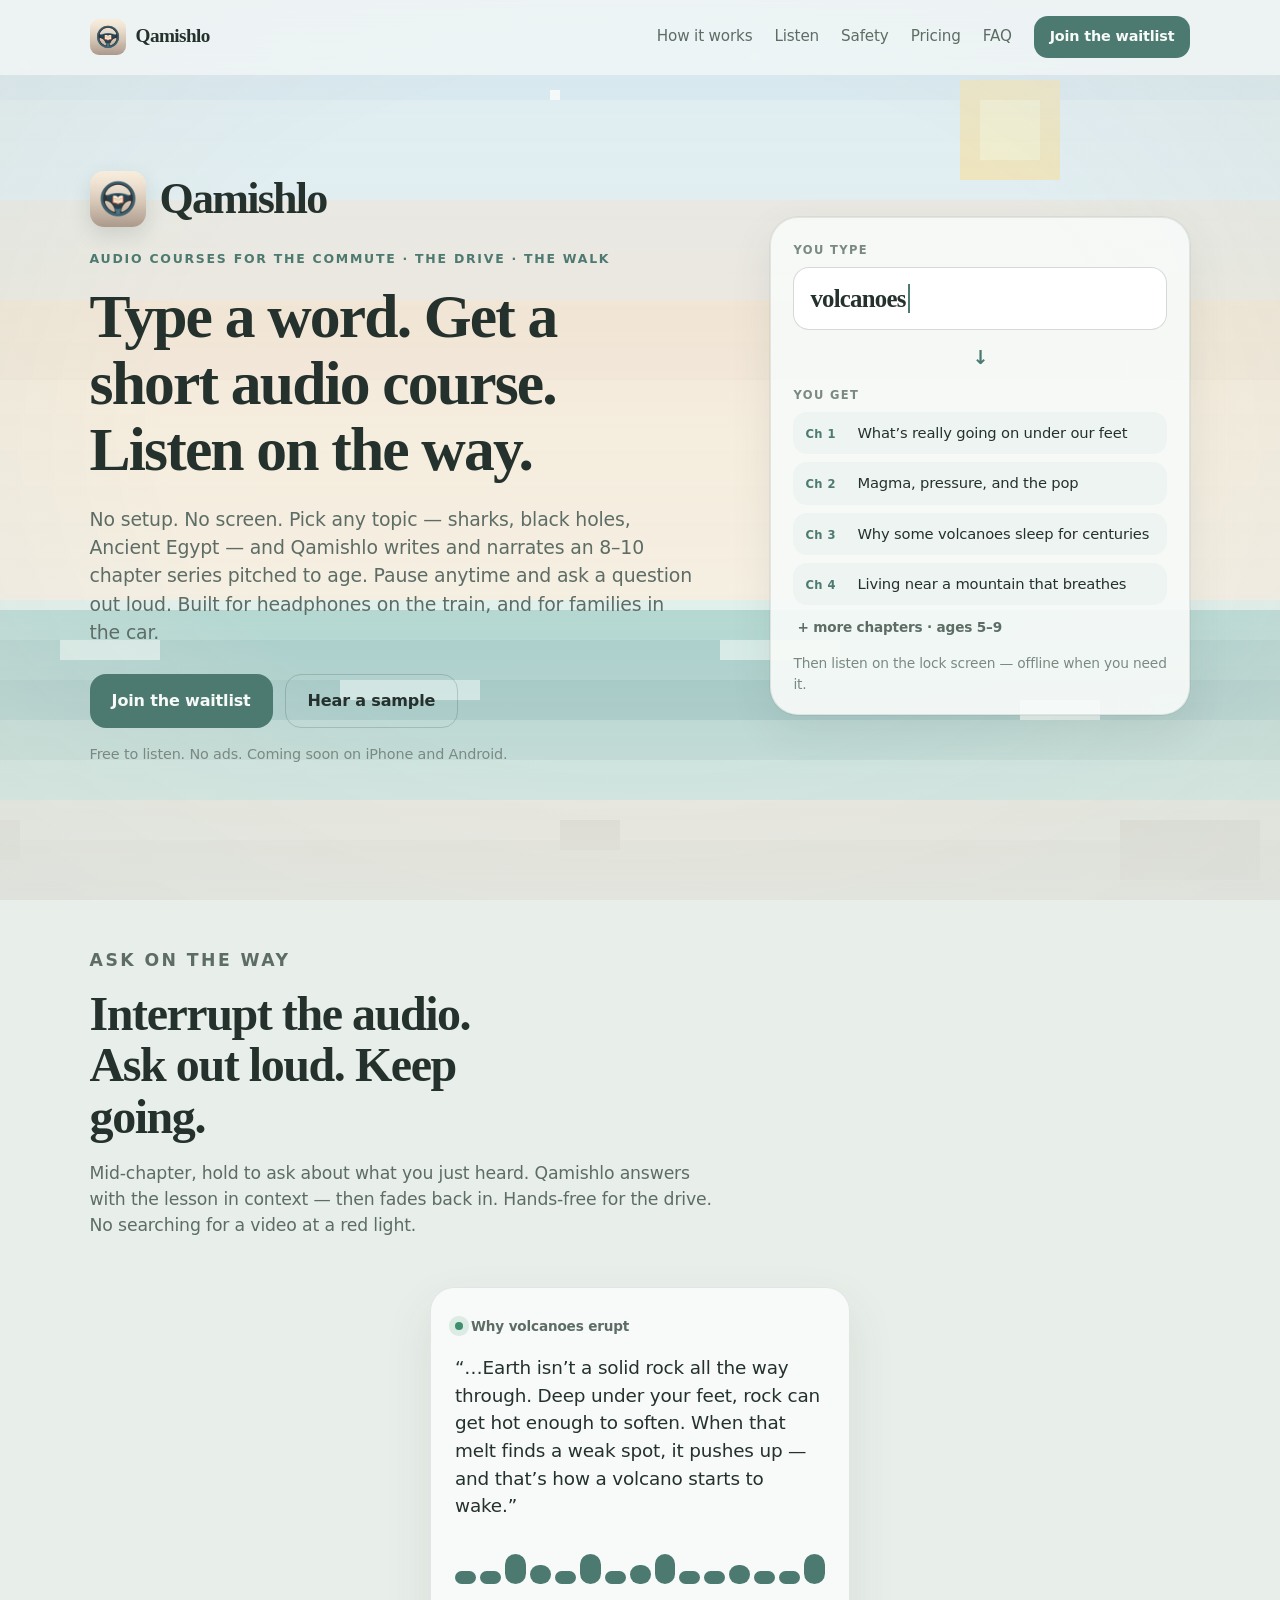
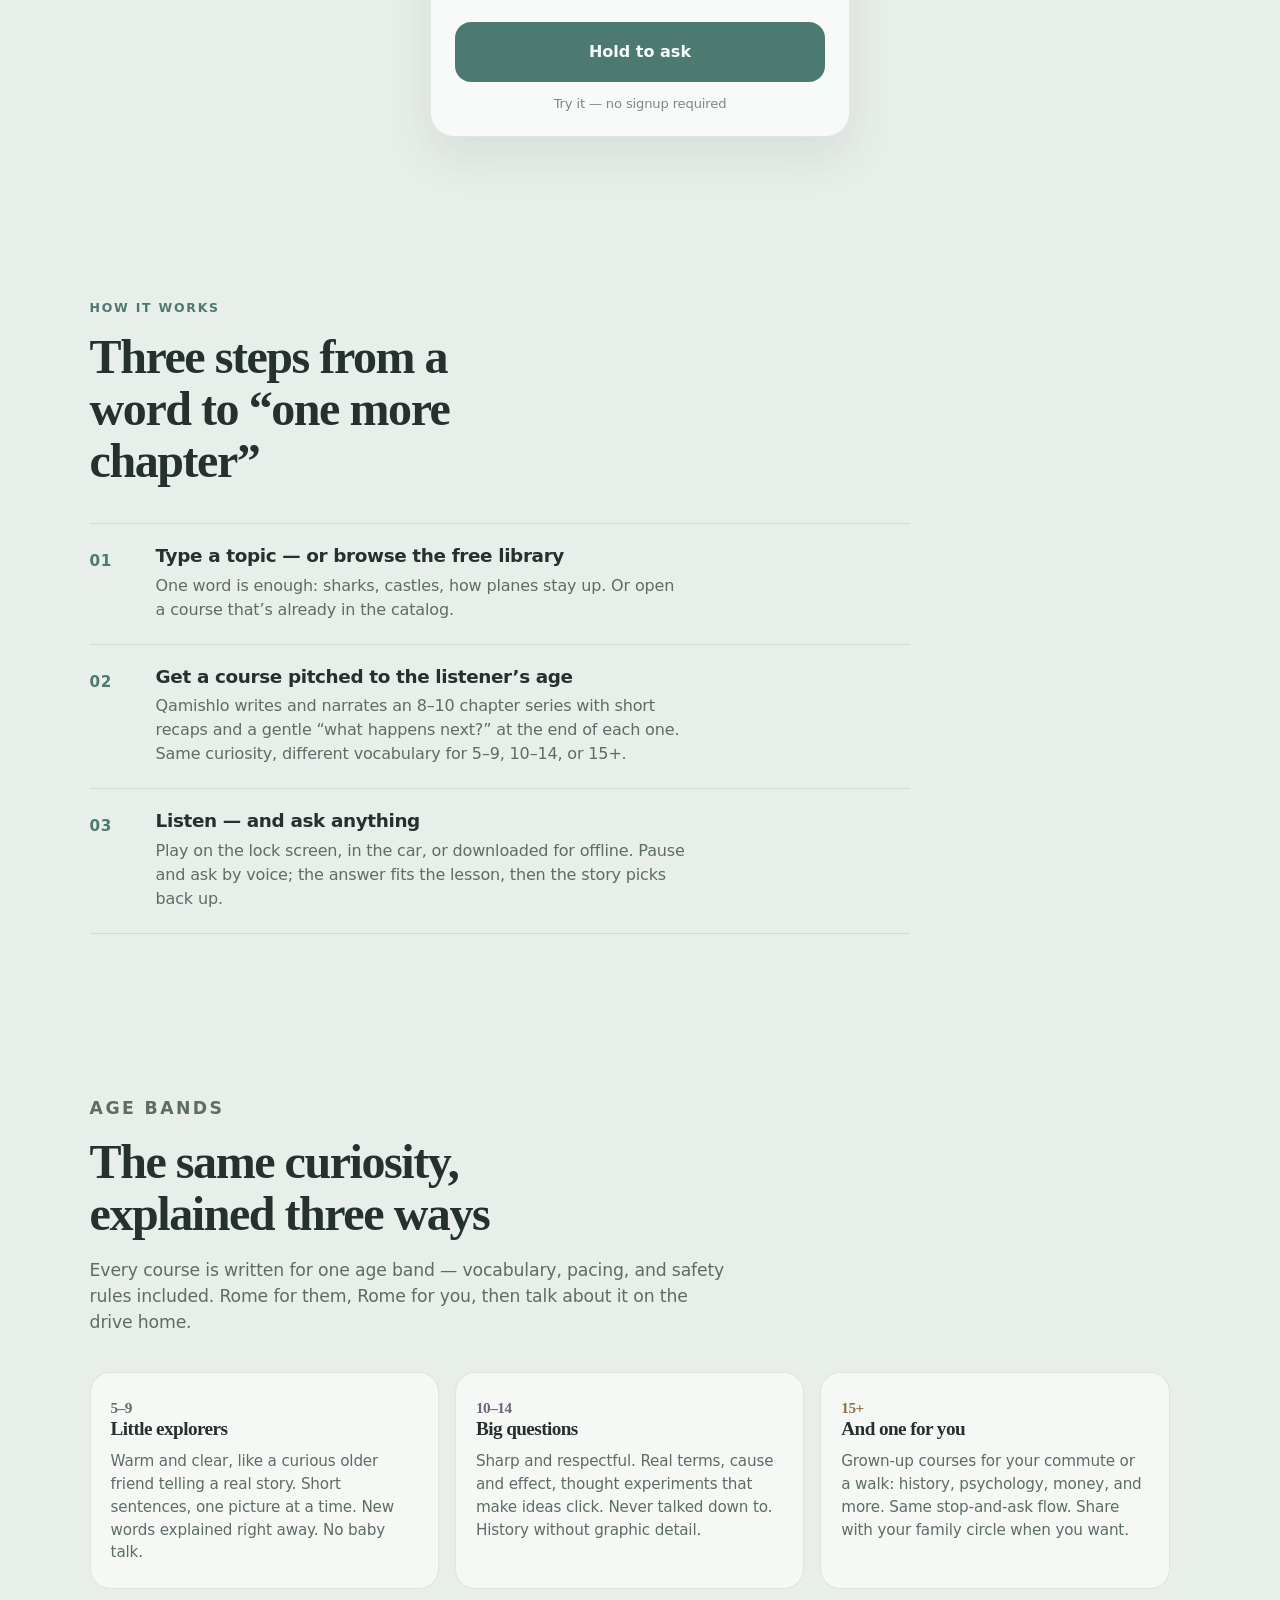
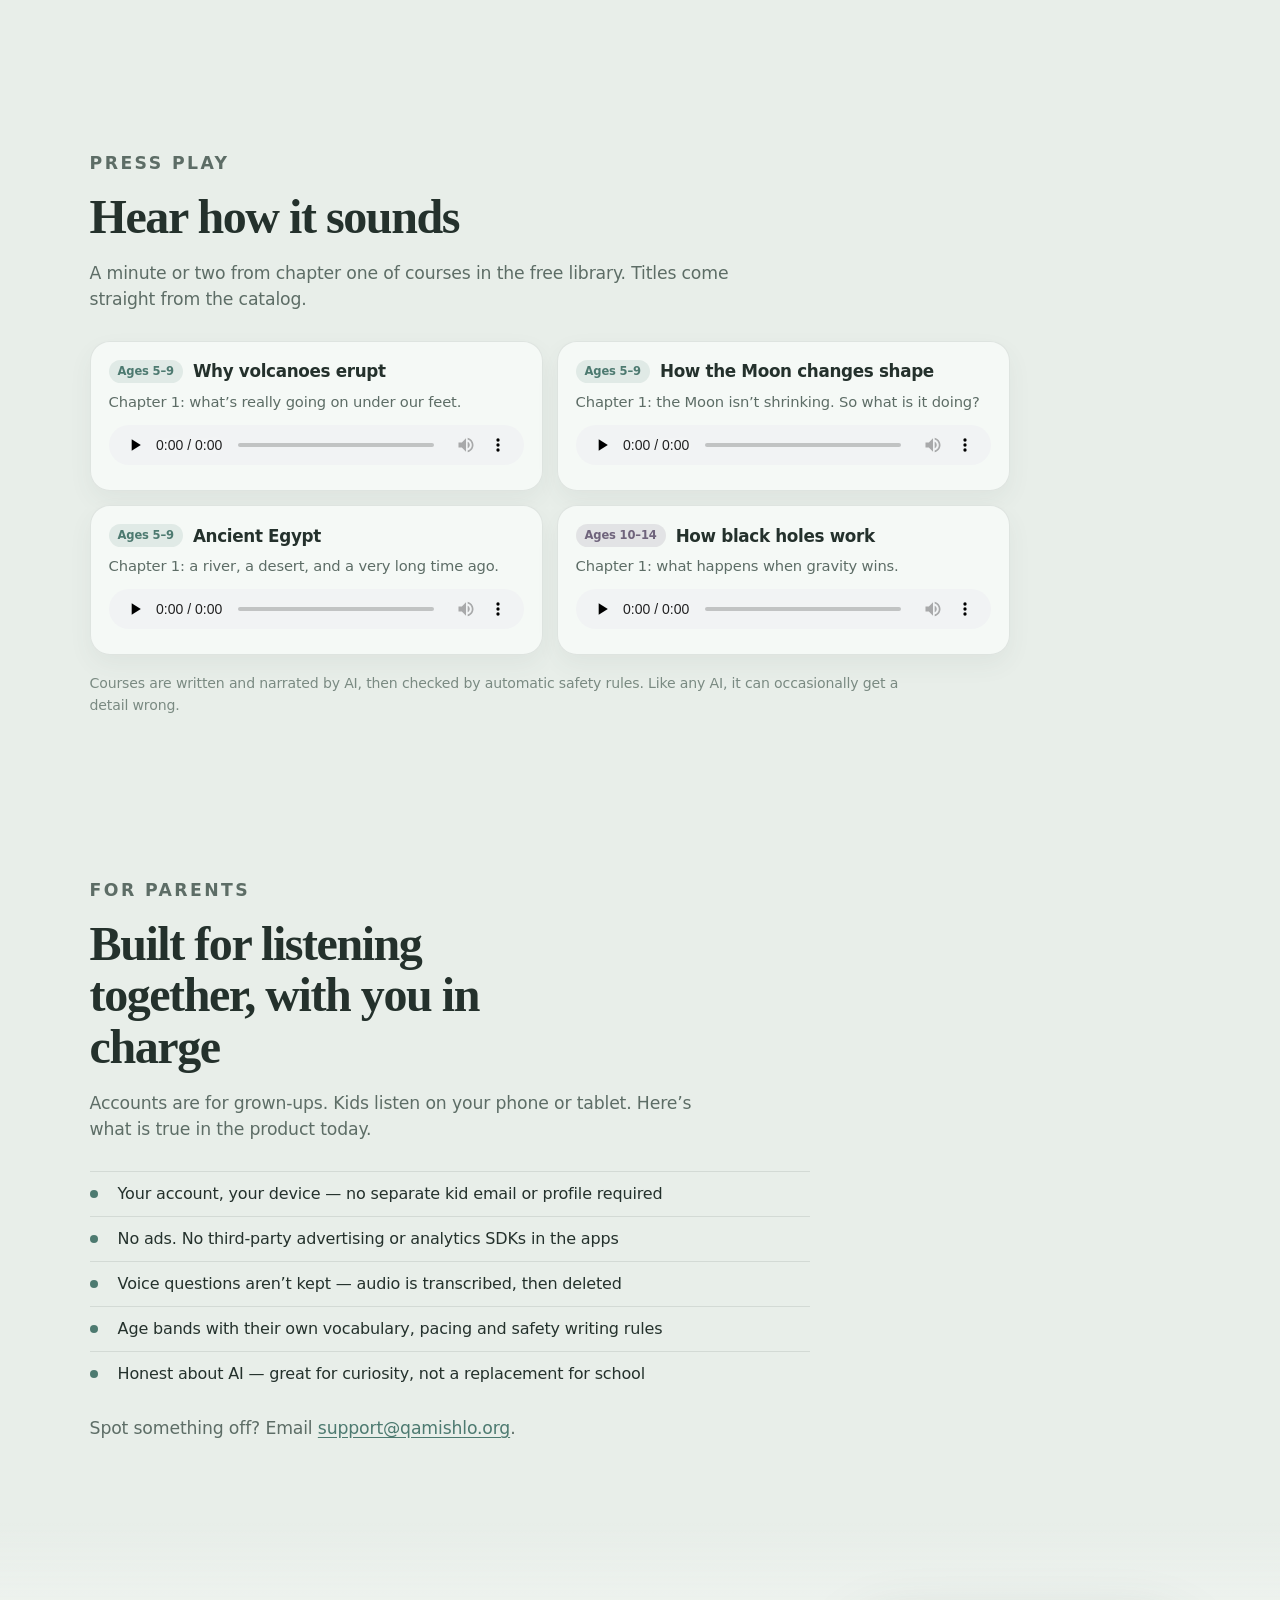
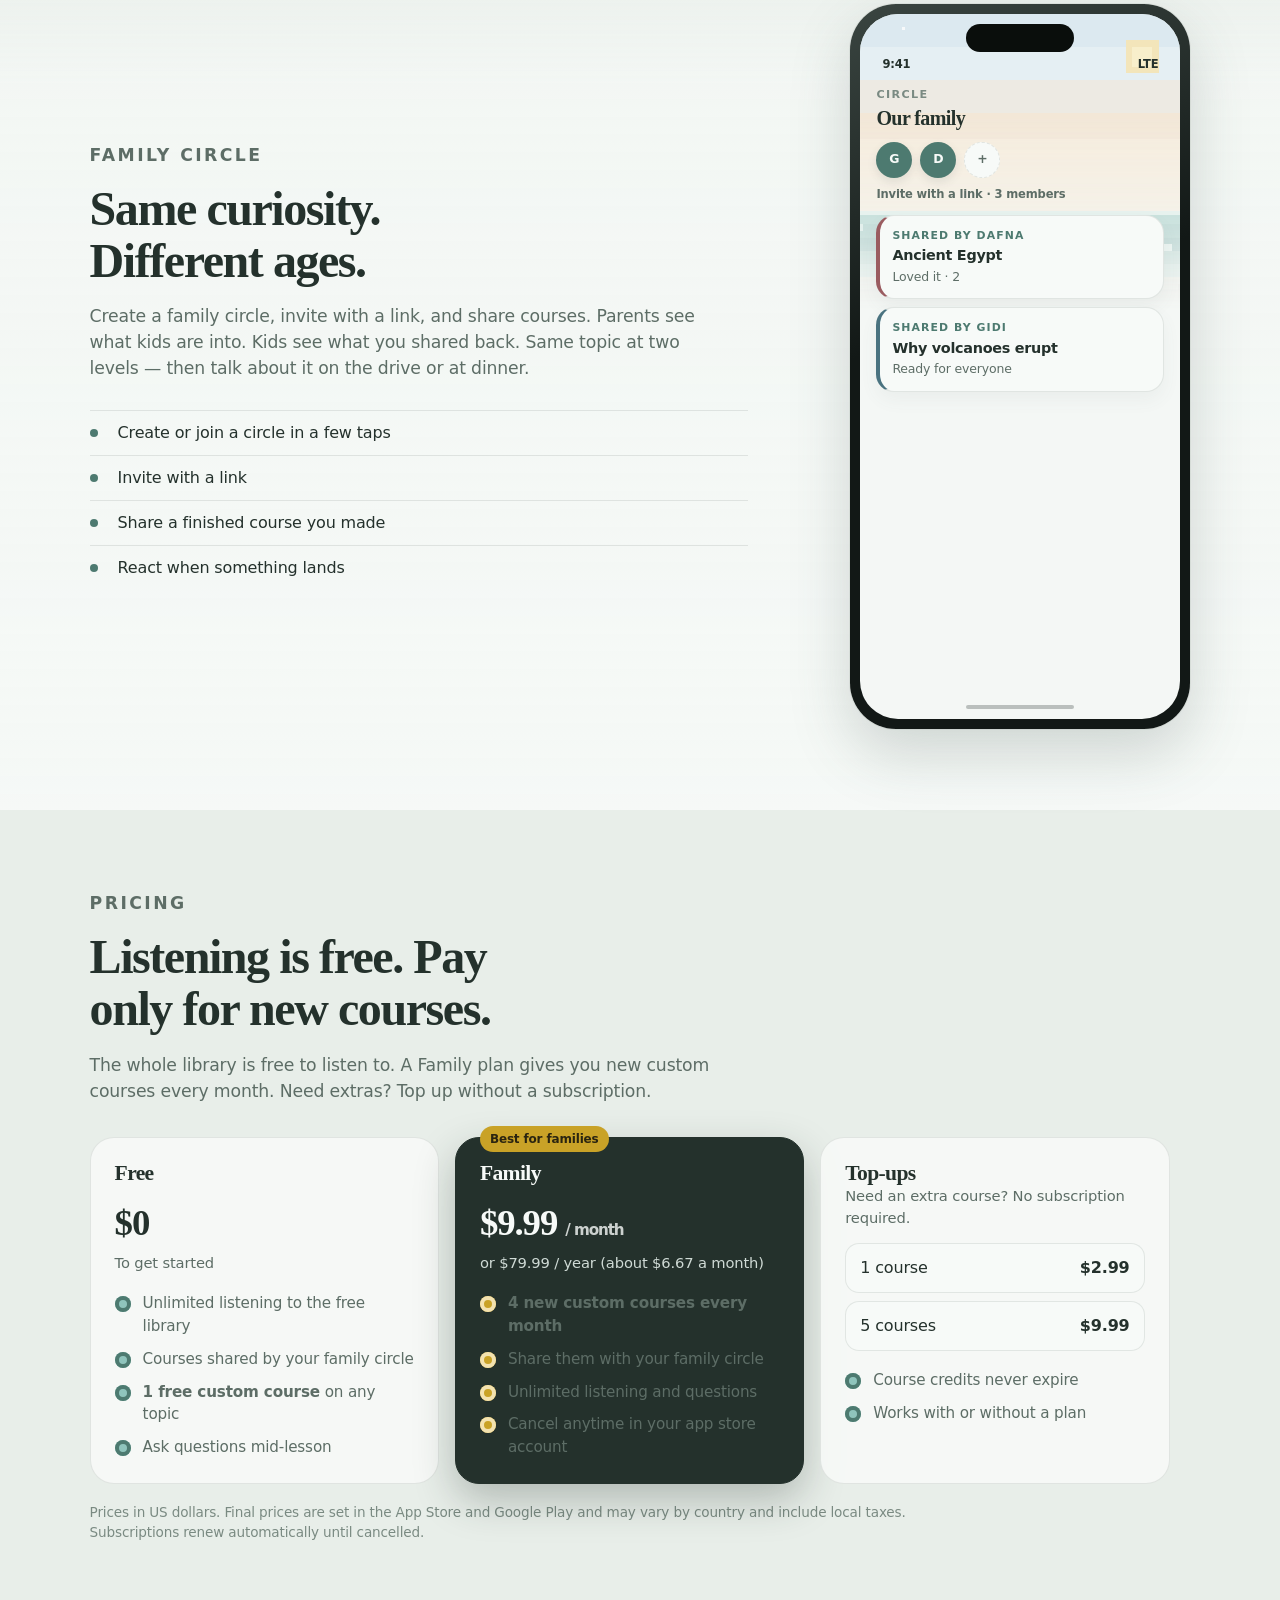
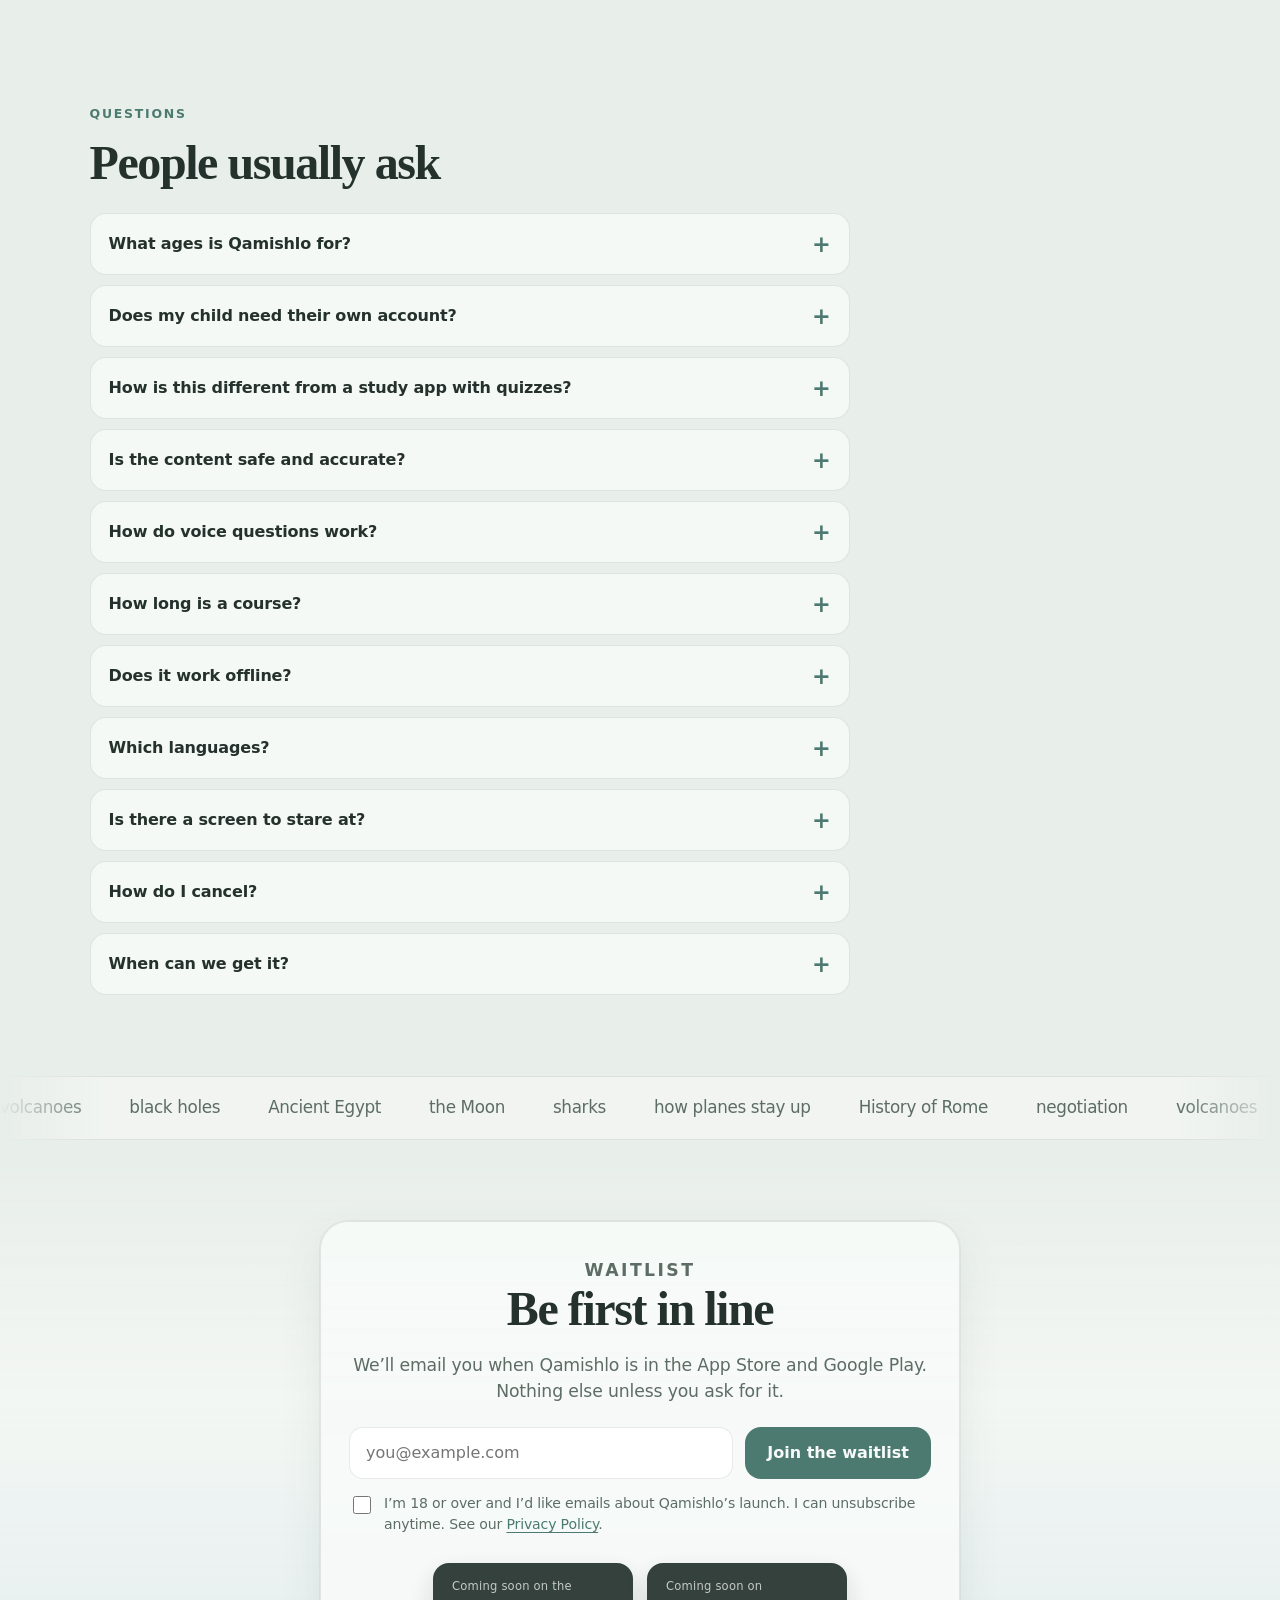
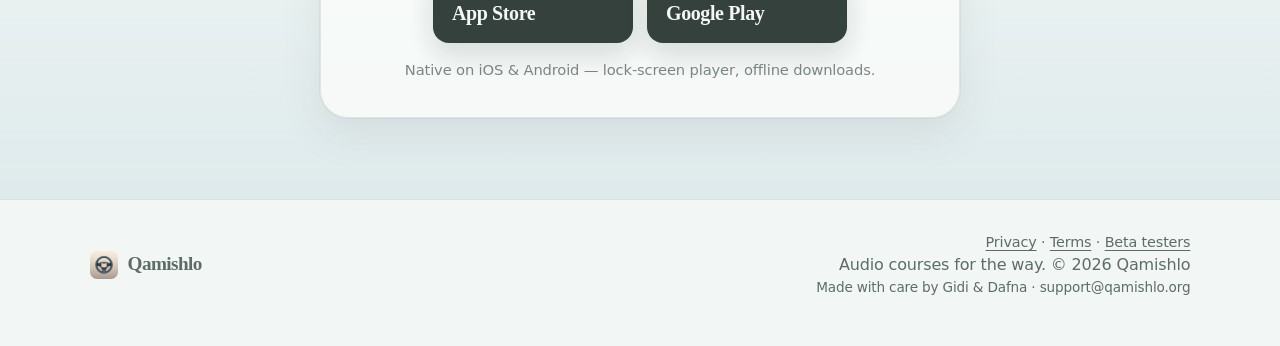
==== commit aef778a5: "Use the new wheel-and-book app icon on the public site. Co-authored-by: Cursor <cursoragent@cursor.c" ====
--- a/index.html
+++ b/index.html
@@ -16,8 +16,8 @@
     />
     <meta property="og:type" content="website" />
     <link rel="canonical" href="https://qamishlo.org/" />
-    <link rel="icon" href="favicon.png" type="image/png" />
-    <link rel="apple-touch-icon" href="apple-touch-icon.png" />
+    <link rel="icon" href="favicon.png?v=2" type="image/png" />
+    <link rel="apple-touch-icon" href="apple-touch-icon.png?v=2" />
     <!--
       PRIVACY: no third-party scripts, pixels, analytics, or web fonts.
       Fonts are self-hosted (Fraunces + Plus Jakarta Sans, SIL OFL) from ./fonts/
@@ -34,7 +34,7 @@
 
     <header class="nav">
       <a class="logo" href="#top" aria-label="Qamishlo home">
-        <img class="logo-mark" src="mark.png" width="36" height="36" alt="" />
+        <img class="logo-mark" src="mark.png?v=2" width="36" height="36" alt="" />
         <span class="logo-word">Qamishlo</span>
       </a>
       <nav class="nav-links" aria-label="Primary">
@@ -54,7 +54,7 @@
       <section class="hero">
         <div class="hero-copy">
           <p class="brand-lockup reveal">
-            <img class="brand-mark" src="mark.png" width="56" height="56" alt="" />
+            <img class="brand-mark" src="mark.png?v=2" width="56" height="56" alt="" />
             <span class="brand-name">Qamishlo</span>
           </p>
           <p class="eyebrow reveal">Audio courses for the commute · the drive · the walk</p>
@@ -574,7 +574,7 @@
 
     <footer class="footer">
       <a class="logo" href="#top">
-        <img class="logo-mark" src="mark.png" width="28" height="28" alt="" />
+        <img class="logo-mark" src="mark.png?v=2" width="28" height="28" alt="" />
         <span class="logo-word">Qamishlo</span>
       </a>
       <div class="footer-meta">
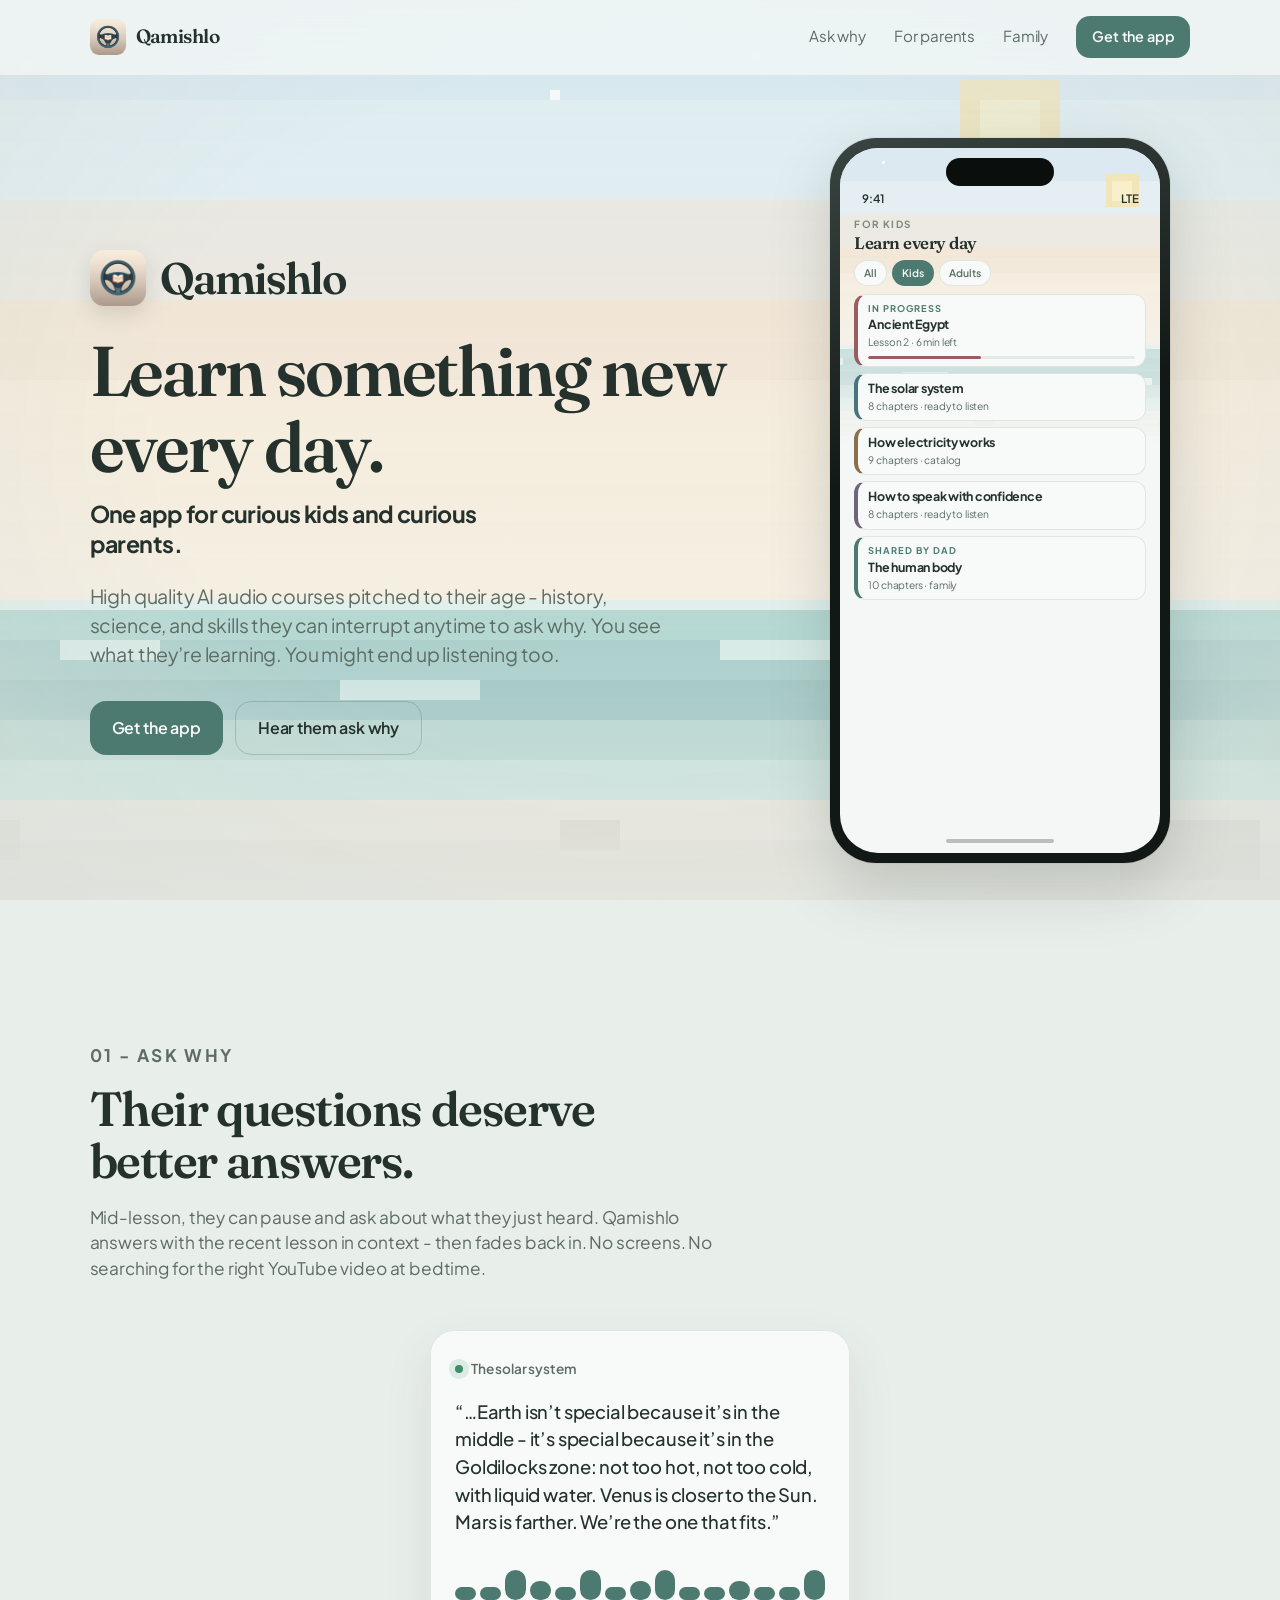
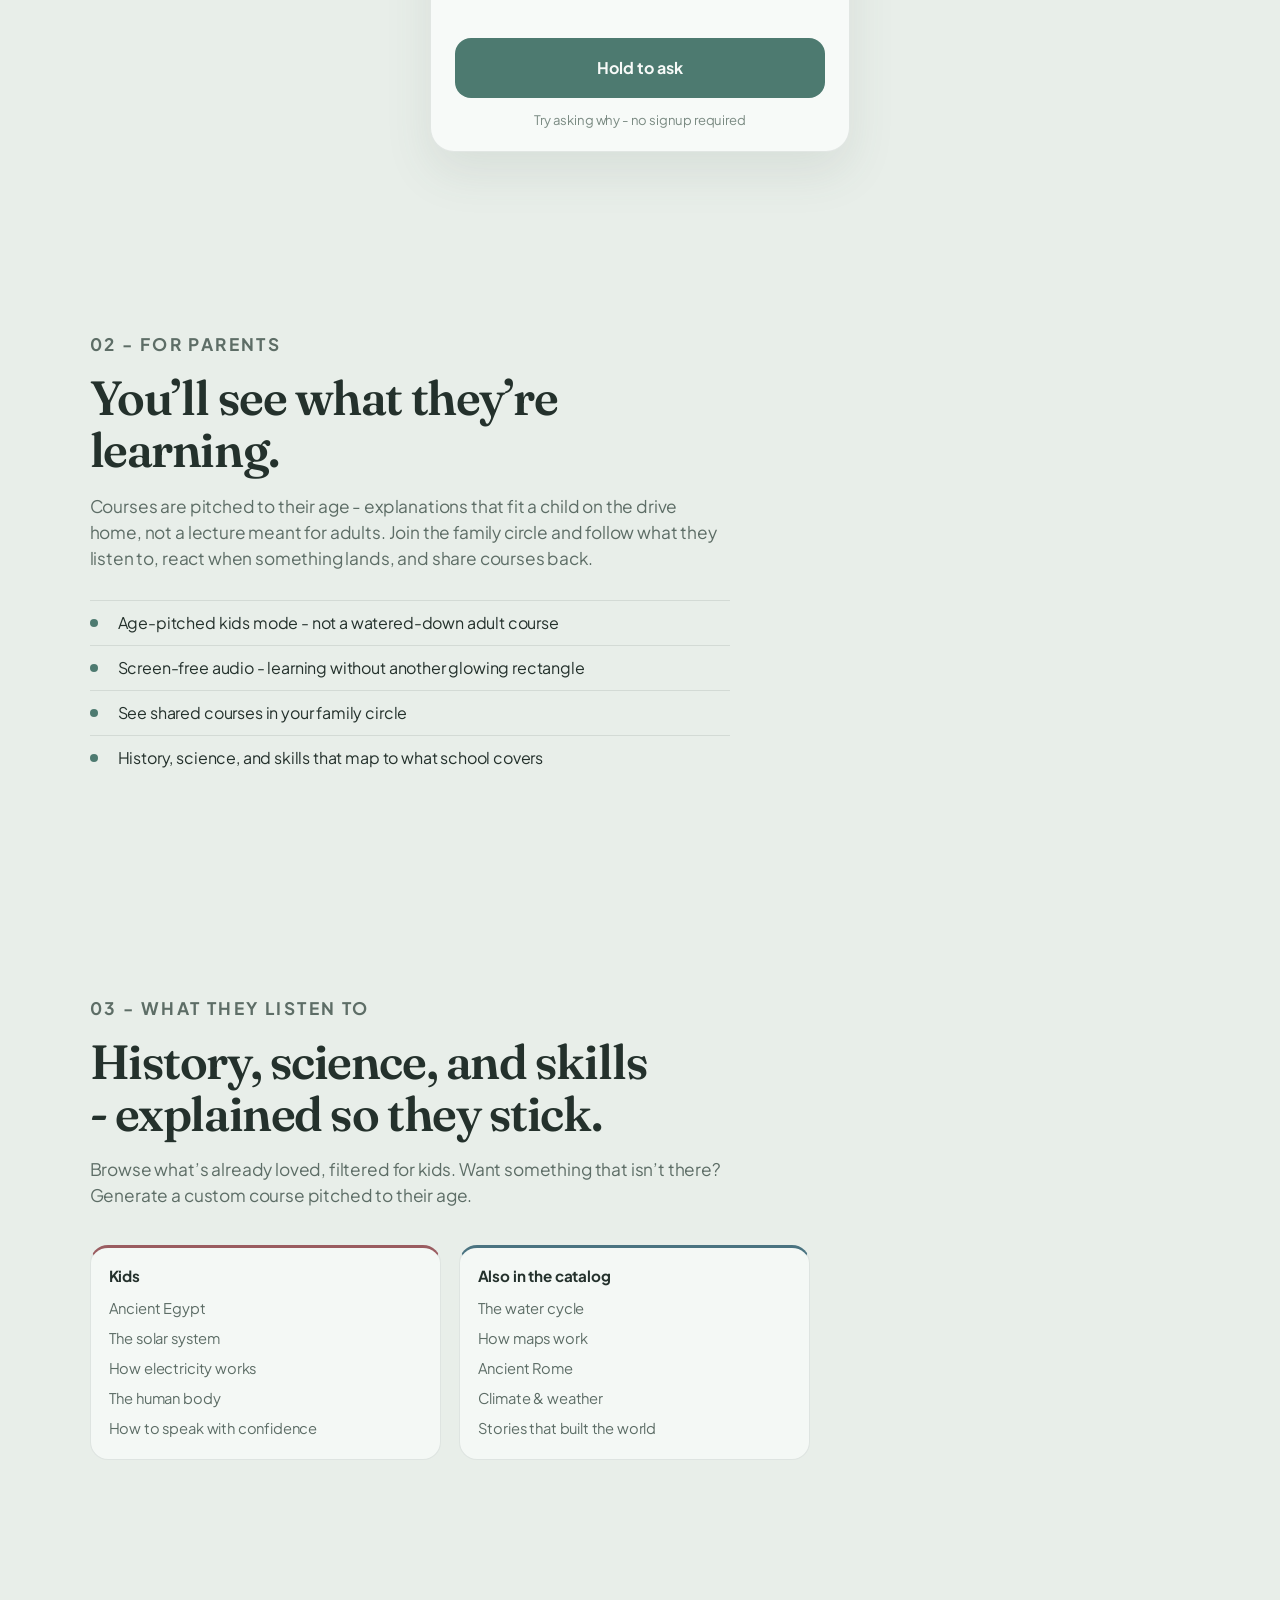
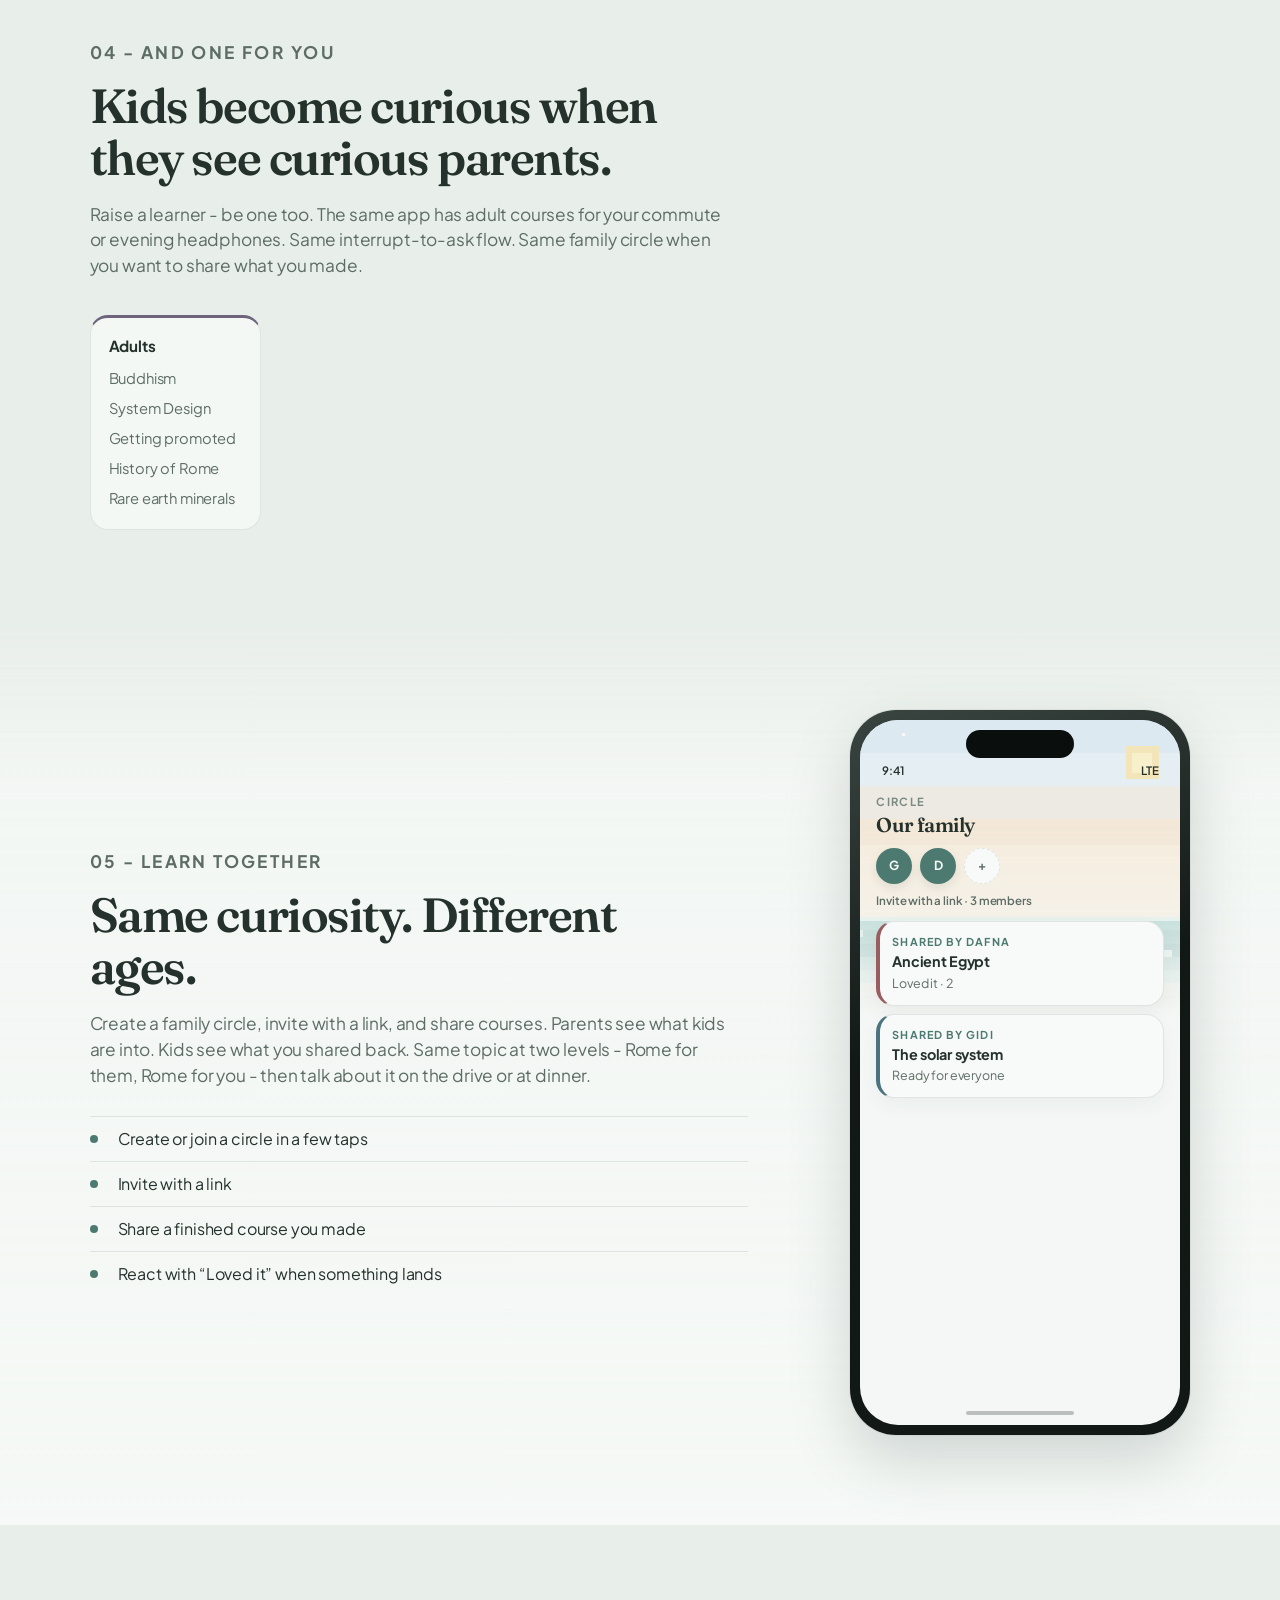
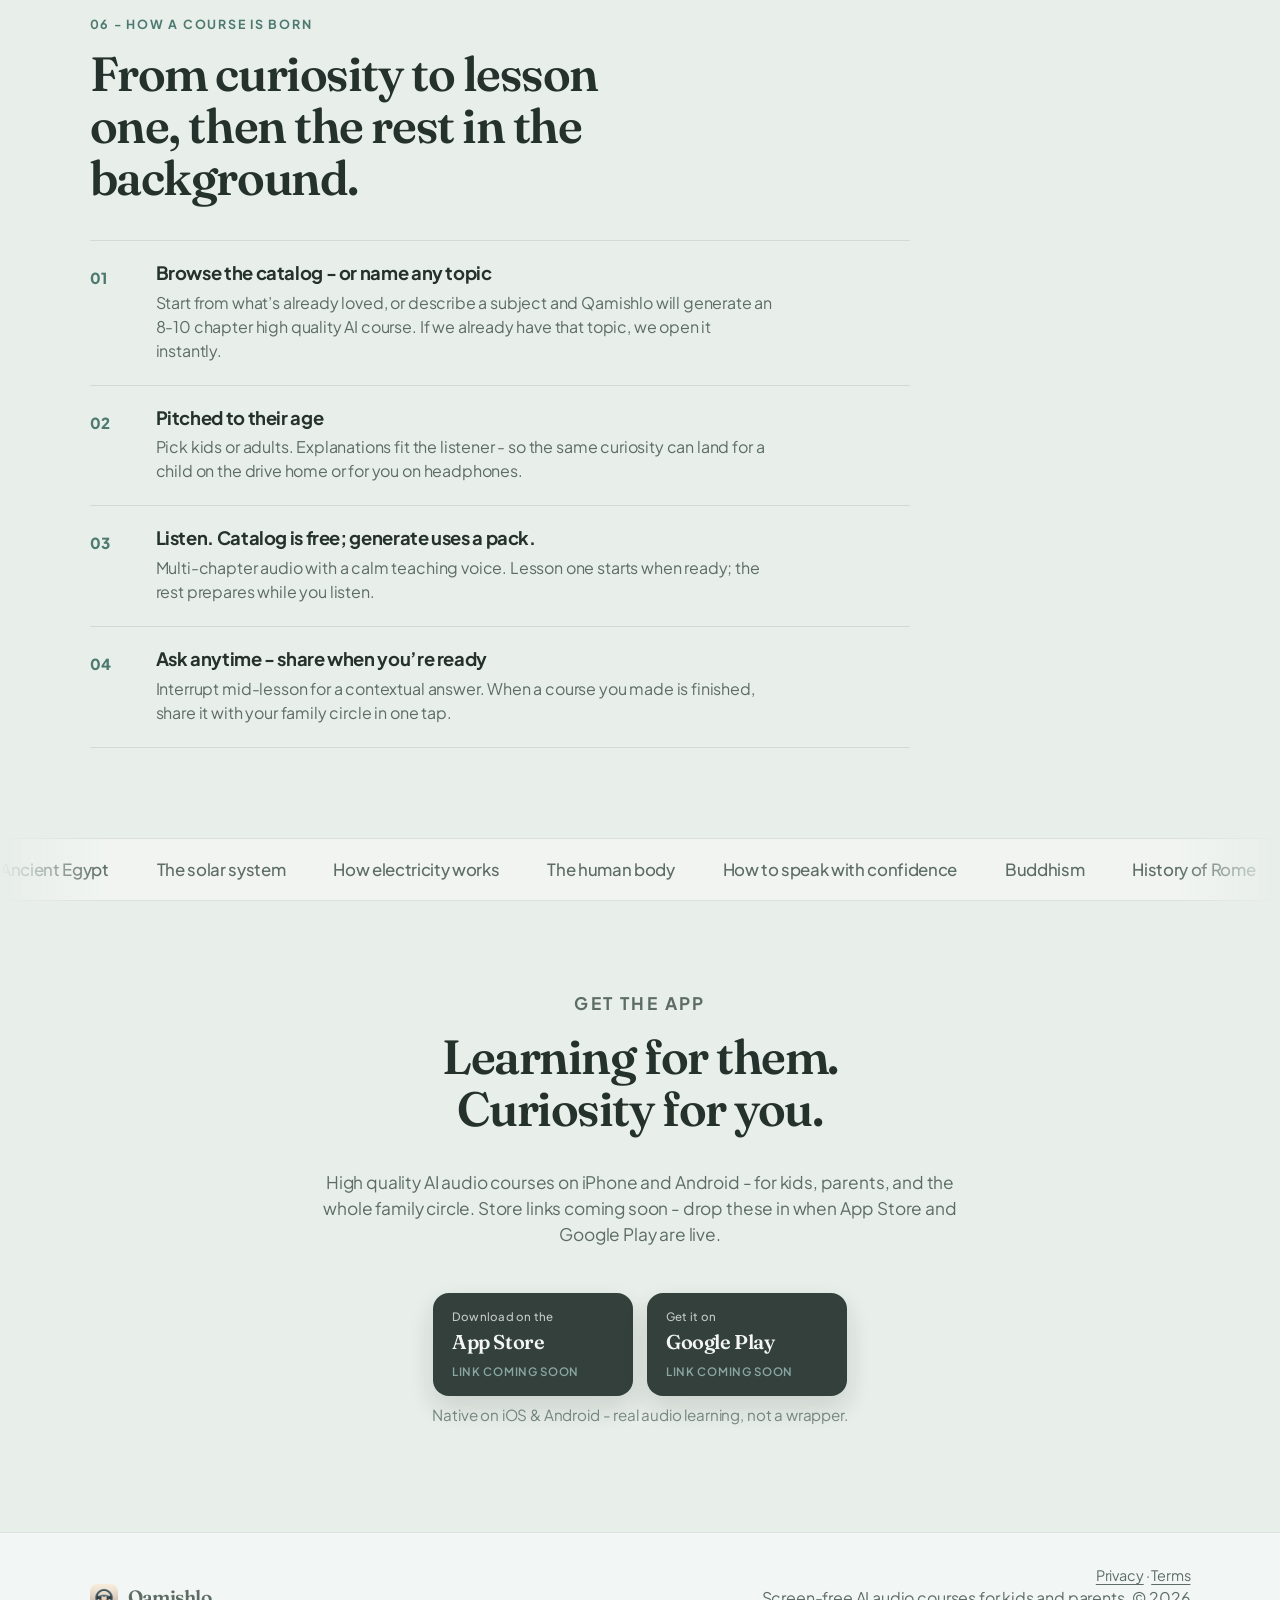
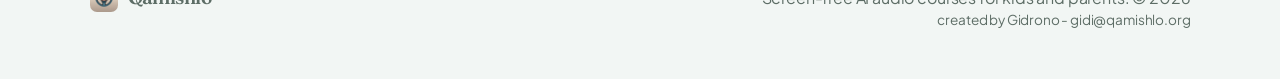
==== commit 5795676e: "Revert "Merge pull request #2 from Gidrono/cursor/type-a-word-positioning-b982" This reverts commit " ====
--- a/index.html
+++ b/index.html
@@ -3,29 +3,29 @@
   <head>
     <meta charset="UTF-8" />
     <meta name="viewport" content="width=device-width, initial-scale=1.0" />
-    <title>Qamishlo · Type a word. Get a short audio course.</title>
+    <title>Qamishlo - Learn something new every day.</title>
     <meta
       name="description"
-      content="Type a topic, get an 8–10 chapter AI-narrated audio course pitched to age. Listen on the train, in the car, or on a walk. Pause and ask questions by voice. Free to listen."
+      content="One app for curious kids and curious parents. Age-pitched AI audio courses - history, science, and skills they can ask about mid-lesson. Share with your family."
     />
     <meta name="theme-color" content="#e8eee9" />
-    <meta property="og:title" content="Qamishlo · Type a word. Get a short audio course." />
+    <meta property="og:title" content="Qamishlo - Learn something new every day." />
     <meta
       property="og:description"
-      content="Zero-effort audio courses for commutes, drives and walks. Type a word, listen on the way, ask questions out loud. For families and adults."
+      content="One app for curious kids and curious parents. High quality AI audio courses pitched to their age - ask why anytime, share with your family."
     />
     <meta property="og:type" content="website" />
-    <link rel="canonical" href="https://qamishlo.org/" />
     <link rel="icon" href="favicon.png?v=2" type="image/png" />
     <link rel="apple-touch-icon" href="apple-touch-icon.png?v=2" />
-    <!--
-      PRIVACY: no third-party scripts, pixels, analytics, or web fonts.
-      Fonts are self-hosted (Fraunces + Plus Jakarta Sans, SIL OFL) from ./fonts/
-    -->
+    <link rel="preconnect" href="https://fonts.googleapis.com" />
+    <link rel="preconnect" href="https://fonts.gstatic.com" crossorigin />
+    <link
+      href="https://fonts.googleapis.com/css2?family=Fraunces:opsz,wght@9..144,500;600&family=Plus+Jakarta+Sans:wght@400;500;600;700;800&display=swap"
+      rel="stylesheet"
+    />
     <link rel="stylesheet" href="styles.css" />
   </head>
   <body>
-    <a class="skip" href="#top">Skip to content</a>
     <div class="world" aria-hidden="true">
       <img class="world-svg" src="vista.svg" alt="" />
       <div class="mist"></div>
@@ -38,12 +38,10 @@
         <span class="logo-word">Qamishlo</span>
       </a>
       <nav class="nav-links" aria-label="Primary">
-        <a href="#how">How it works</a>
-        <a href="#listen">Listen</a>
-        <a href="#safety">Safety</a>
-        <a href="#pricing">Pricing</a>
-        <a href="#faq">FAQ</a>
-        <a class="btn btn-sm" href="#waitlist">Join the waitlist</a>
+        <a href="#ask">Ask why</a>
+        <a href="#trust">For parents</a>
+        <a href="#family">Family</a>
+        <a class="btn btn-sm" href="#download">Get the app</a>
       </nav>
       <button class="nav-toggle" type="button" aria-label="Open menu" aria-expanded="false">
         <span></span><span></span>
@@ -57,53 +55,113 @@
             <img class="brand-mark" src="mark.png?v=2" width="56" height="56" alt="" />
             <span class="brand-name">Qamishlo</span>
           </p>
-          <p class="eyebrow reveal">Audio courses for the commute · the drive · the walk</p>
-          <h1 class="reveal">Type a word. Get a short audio course. Listen on the way.</h1>
+          <h1 class="reveal">Learn something new every day.</h1>
+          <p class="hero-sub reveal">One app for curious kids and curious parents.</p>
           <p class="lede reveal">
-            No setup. No screen. Pick any topic — sharks, black holes, Ancient Egypt — and Qamishlo
-            writes and narrates an 8–10 chapter series pitched to age. Pause anytime and ask a
-            question out loud. Built for headphones on the train, and for families in the car.
+            High quality AI audio courses pitched to their age - history, science, and skills they
+            can interrupt anytime to ask why. You see what they’re learning. You might end up
+            listening too.
           </p>
           <div class="hero-actions reveal">
-            <a class="btn" href="#waitlist">Join the waitlist</a>
-            <a class="btn btn-ghost" href="#listen">Hear a sample</a>
+            <a class="btn" href="#download">Get the app</a>
+            <a class="btn btn-ghost" href="#ask">Hear them ask why</a>
           </div>
-          <!--
-            TODO(Gidi): store links. When App Store / Google Play listings are live, set real hrefs
-            on the store buttons in #download / #waitlist and remove aria-disabled + "coming soon".
-            Use official badge artwork from Apple and Google marketing guidelines.
-          -->
-          <p class="fine reveal">Free to listen. No ads. Coming soon on iPhone and Android.</p>
-        </div>
-
-        <div class="hero-demo reveal" aria-label="Example: typing a topic into a course">
-          <div class="type-card" data-type-demo>
-            <p class="type-label">You type</p>
-            <div class="type-input" aria-live="polite">
-              <span class="type-word" data-type-word>volcanoes</span><span class="type-caret" aria-hidden="true"></span>
-            </div>
-            <p class="type-arrow" aria-hidden="true">↓</p>
-            <p class="type-label">You get</p>
-            <ul class="type-chapters" data-type-chapters>
-              <li><span>Ch 1</span> What’s really going on under our feet</li>
-              <li><span>Ch 2</span> Magma, pressure, and the pop</li>
-              <li><span>Ch 3</span> Why some volcanoes sleep for centuries</li>
-              <li><span>Ch 4</span> Living near a mountain that breathes</li>
-              <li class="type-more">+ 4 more chapters · ages 5–9</li>
-            </ul>
-            <p class="type-hint">Then listen on the lock screen — offline when you need it.</p>
+        </div>
+
+        <div class="hero-phone reveal">
+          <div class="phone" data-home-phone aria-label="Qamishlo home screen with kids courses">
+            <div class="phone-inner">
+              <div class="app-vista"><img src="vista.svg" alt="" /></div>
+              <div class="island"></div>
+              <div class="status-bar"><span>9:41</span><span>LTE</span></div>
+              <div class="app-screen home-screen">
+                <p class="app-kicker" data-home-kicker>For kids</p>
+                <h2 class="app-title">Learn every day</h2>
+                <div class="chips" role="tablist" aria-label="Course audience">
+                  <button type="button" class="chip" role="tab" data-home-filter="all" aria-selected="false">
+                    All
+                  </button>
+                  <button
+                    type="button"
+                    class="chip selected"
+                    role="tab"
+                    data-home-filter="kids"
+                    aria-selected="true"
+                  >
+                    Kids
+                  </button>
+                  <button
+                    type="button"
+                    class="chip"
+                    role="tab"
+                    data-home-filter="adults"
+                    aria-selected="false"
+                  >
+                    Adults
+                  </button>
+                </div>
+                <div class="home-courses" data-home-courses>
+                  <article class="course-card accent-rose" data-audience="kids">
+                    <p class="course-kicker">In progress</p>
+                    <h3>Ancient Egypt</h3>
+                    <p class="course-meta">Lesson 2 · 6 min left</p>
+                    <div class="progress"><span style="width: 42%"></span></div>
+                  </article>
+                  <article class="course-card accent-sky" data-audience="kids">
+                    <h3>The solar system</h3>
+                    <p class="course-meta">8 chapters · ready to listen</p>
+                  </article>
+                  <article class="course-card accent-amber" data-audience="kids">
+                    <h3>How electricity works</h3>
+                    <p class="course-meta">9 chapters · catalog</p>
+                  </article>
+                  <article class="course-card accent-violet" data-audience="kids">
+                    <h3>How to speak with confidence</h3>
+                    <p class="course-meta">8 chapters · ready to listen</p>
+                  </article>
+                  <article class="course-card accent-mint" data-audience="kids">
+                    <p class="course-kicker">Shared by Dad</p>
+                    <h3>The human body</h3>
+                    <p class="course-meta">10 chapters · family</p>
+                  </article>
+                  <article class="course-card accent-rose" data-audience="adults" hidden>
+                    <p class="course-kicker">In progress</p>
+                    <h3>Buddhism</h3>
+                    <p class="course-meta">Lesson 1 · 8 min left</p>
+                    <div class="progress"><span style="width: 38%"></span></div>
+                  </article>
+                  <article class="course-card accent-sky" data-audience="adults" hidden>
+                    <h3>System Design</h3>
+                    <p class="course-meta">8 chapters · ready to listen</p>
+                  </article>
+                  <article class="course-card accent-amber" data-audience="adults" hidden>
+                    <h3>Getting promoted</h3>
+                    <p class="course-meta">7 chapters · catalog</p>
+                  </article>
+                  <article class="course-card accent-violet" data-audience="adults" hidden>
+                    <h3>History of Rome</h3>
+                    <p class="course-meta">12 chapters · ready to listen</p>
+                  </article>
+                  <article class="course-card accent-mint" data-audience="adults" hidden>
+                    <h3>Rare earth minerals</h3>
+                    <p class="course-meta">10 chapters · catalog</p>
+                  </article>
+                </div>
+              </div>
+              <div class="home-indicator"></div>
+            </div>
           </div>
         </div>
       </section>
 
       <section class="interrupt" id="ask">
         <div class="interrupt-head">
-          <p class="kicker">Ask on the way</p>
-          <h2>Interrupt the audio. Ask out loud. Keep going.</h2>
+          <p class="kicker">01 - Ask why</p>
+          <h2>Their questions deserve better answers.</h2>
           <p>
-            Mid-chapter, hold to ask about what you just heard. Qamishlo answers with the lesson in
-            context — then fades back in. Hands-free for the drive. No searching for a video at a
-            red light.
+            Mid-lesson, they can pause and ask about what they just heard. Qamishlo answers with the
+            recent lesson in context - then fades back in. No screens. No searching for the right
+            YouTube video at bedtime.
           </p>
         </div>
 
@@ -111,12 +169,12 @@
           <div class="demo-phone">
             <div class="demo-bar">
               <span class="demo-live"></span>
-              Why volcanoes erupt
+              The solar system
             </div>
             <p class="demo-lesson" data-lesson>
-              “…Earth isn’t a solid rock all the way through. Deep under your feet, rock can get hot
-              enough to soften. When that melt finds a weak spot, it pushes up — and that’s how a
-              volcano starts to wake.”
+              “…Earth isn’t special because it’s in the middle - it’s special because it’s in the
+              Goldilocks zone: not too hot, not too cold, with liquid water. Venus is closer to the
+              Sun. Mars is farther. We’re the one that fits.”
             </p>
             <div class="wave" aria-hidden="true">
               <span></span><span></span><span></span><span></span><span></span>
@@ -127,196 +185,94 @@
             <button class="interrupt-btn" type="button" data-interrupt>
               <span data-interrupt-label>Hold to ask</span>
             </button>
-            <p class="demo-hint">Try it — no signup required</p>
+            <p class="demo-hint">Try asking why - no signup required</p>
           </div>
         </div>
       </section>
 
-      <section class="steps" id="how">
-        <p class="kicker">How it works</p>
-        <h2>Three steps from a word to “one more chapter”</h2>
-        <ol class="step-list">
-          <li class="reveal">
-            <span class="step-num">01</span>
-            <div>
-              <h3>Type a topic — or browse the free library</h3>
-              <p>
-                One word is enough: sharks, castles, how planes stay up. Or open a course that’s
-                already in the catalog.
-              </p>
-            </div>
-          </li>
-          <li class="reveal">
-            <span class="step-num">02</span>
-            <div>
-              <h3>Get a course pitched to the listener’s age</h3>
-              <p>
-                Qamishlo writes and narrates an 8–10 chapter series with short recaps and a gentle
-                “what happens next?” at the end of each one. Same curiosity, different vocabulary
-                for 5–9, 10–14, or 15+.
-              </p>
-            </div>
-          </li>
-          <li class="reveal">
-            <span class="step-num">03</span>
-            <div>
-              <h3>Listen — and ask anything</h3>
-              <p>
-                Play on the lock screen, in the car, or downloaded for offline. Pause and ask by
-                voice; the answer fits the lesson, then the story picks back up.
-              </p>
-            </div>
-          </li>
-        </ol>
-      </section>
-
-      <section class="ages" id="ages" aria-labelledby="ages-title">
-        <div class="ages-head">
-          <p class="kicker">Age bands</p>
-          <h2 id="ages-title">The same curiosity, explained three ways</h2>
+      <section class="trust" id="trust" aria-labelledby="trust-title">
+        <div class="trust-copy">
+          <p class="kicker">02 - For parents</p>
+          <h2 id="trust-title">You’ll see what they’re learning.</h2>
           <p>
-            Every course is written for one age band — vocabulary, pacing, and safety rules included.
-            Rome for them, Rome for you, then talk about it on the drive home.
-          </p>
-        </div>
-        <div class="bands">
-          <article class="band">
-            <p class="band-age">5–9</p>
-            <h3>Little explorers</h3>
-            <p>
-              Warm and clear, like a curious older friend telling a real story. Short sentences, one
-              picture at a time. New words explained right away. No baby talk.
-            </p>
+            Courses are pitched to their age - explanations that fit a child on the drive home, not
+            a lecture meant for adults. Join the family circle and follow what they listen to, react
+            when something lands, and share courses back.
+          </p>
+          <ul class="checklist">
+            <li>Age-pitched kids mode - not a watered-down adult course</li>
+            <li>Screen-free audio - learning without another glowing rectangle</li>
+            <li>See shared courses in your family circle</li>
+            <li>History, science, and skills that map to what school covers</li>
+          </ul>
+        </div>
+      </section>
+
+      <section class="library" id="library">
+        <div class="library-head">
+          <p class="kicker">03 - What they listen to</p>
+          <h2>History, science, and skills - explained so they stick.</h2>
+          <p>
+            Browse what’s already loved, filtered for kids. Want something that isn’t there? Generate
+            a custom course pitched to their age.
+          </p>
+        </div>
+        <div class="cats">
+          <article class="cat accent-rose">
+            <h3>Kids</h3>
+            <p>Ancient Egypt</p>
+            <p>The solar system</p>
+            <p>How electricity works</p>
+            <p>The human body</p>
+            <p>How to speak with confidence</p>
           </article>
-          <article class="band">
-            <p class="band-age">10–14</p>
-            <h3>Big questions</h3>
-            <p>
-              Sharp and respectful. Real terms, cause and effect, thought experiments that make
-              ideas click. Never talked down to. History without graphic detail.
-            </p>
+          <article class="cat accent-sky">
+            <h3>Also in the catalog</h3>
+            <p>The water cycle</p>
+            <p>How maps work</p>
+            <p>Ancient Rome</p>
+            <p>Climate &amp; weather</p>
+            <p>Stories that built the world</p>
           </article>
-          <article class="band">
-            <p class="band-age">15+</p>
-            <h3>And one for you</h3>
-            <p>
-              Grown-up courses for your commute or a walk: history, psychology, money, and more. Same
-              stop-and-ask flow. Share with your family circle when you want.
-            </p>
+        </div>
+      </section>
+
+      <section class="for-you" id="for-you" aria-labelledby="for-you-title">
+        <div class="for-you-copy">
+          <p class="kicker">04 - And one for you</p>
+          <h2 id="for-you-title">Kids become curious when they see curious parents.</h2>
+          <p>
+            Raise a learner - be one too. The same app has adult courses for your commute or evening
+            headphones. Same interrupt-to-ask flow. Same family circle when you want to share what
+            you made.
+          </p>
+        </div>
+        <div class="cats cats-adult">
+          <article class="cat accent-violet">
+            <h3>Adults</h3>
+            <p>Buddhism</p>
+            <p>System Design</p>
+            <p>Getting promoted</p>
+            <p>History of Rome</p>
+            <p>Rare earth minerals</p>
           </article>
-        </div>
-      </section>
-
-      <section class="samples-section" id="listen" aria-labelledby="listen-title">
-        <div class="samples-head">
-          <p class="kicker">Press play</p>
-          <h2 id="listen-title">Hear how it sounds</h2>
-          <p>
-            A minute or two from chapter one of courses in the free library. Titles come straight
-            from the catalog.
-          </p>
-        </div>
-        <!--
-          TODO(Gidi): audio samples.
-          1. Export ~90–120 s from lesson 1 of each catalog course (trim with ffmpeg if needed).
-          2. Drop files into ./samples/ with the exact names below.
-          3. Confirm each course is live in the catalog and listen through before publishing.
-          4. Confirm the TTS provider’s terms allow marketing use of generated audio.
-          Keep preload="none" so nothing downloads until someone taps play.
-          TODO(Gidi): replace the chapter blurbs with each course’s real lesson-1 objective.
-        -->
-        <div class="samples">
-          <article class="sample">
-            <div class="sample-head">
-              <span class="tag">Ages 5–9</span>
-              <h3>Why volcanoes erupt</h3>
-            </div>
-            <p>Chapter 1: what’s really going on under our feet.</p>
-            <audio controls preload="none" aria-label="Sample: Why volcanoes erupt, chapter 1">
-              <source src="./samples/why-volcanoes-erupt.mp3" type="audio/mpeg" />
-            </audio>
-          </article>
-          <article class="sample">
-            <div class="sample-head">
-              <span class="tag">Ages 5–9</span>
-              <h3>How the Moon changes shape</h3>
-            </div>
-            <p>Chapter 1: the Moon isn’t shrinking. So what is it doing?</p>
-            <audio controls preload="none" aria-label="Sample: How the Moon changes shape, chapter 1">
-              <source src="./samples/how-the-moon-changes-shape.mp3" type="audio/mpeg" />
-            </audio>
-          </article>
-          <article class="sample">
-            <div class="sample-head">
-              <span class="tag">Ages 5–9</span>
-              <h3>Ancient Egypt</h3>
-            </div>
-            <p>Chapter 1: a river, a desert, and a very long time ago.</p>
-            <audio controls preload="none" aria-label="Sample: Ancient Egypt, chapter 1">
-              <source src="./samples/ancient-egypt.mp3" type="audio/mpeg" />
-            </audio>
-          </article>
-          <article class="sample">
-            <div class="sample-head">
-              <span class="tag tag-teen">Ages 10–14</span>
-              <h3>How black holes work</h3>
-            </div>
-            <p>Chapter 1: what happens when gravity wins.</p>
-            <audio controls preload="none" aria-label="Sample: How black holes work, chapter 1">
-              <source src="./samples/how-black-holes-work.mp3" type="audio/mpeg" />
-            </audio>
-          </article>
-        </div>
-        <p class="ai-note">
-          Courses are written and narrated by AI, then checked by automatic safety rules. Like any
-          AI, it can occasionally get a detail wrong.
-        </p>
-      </section>
-
-      <section class="trust" id="safety" aria-labelledby="trust-title">
-        <div class="trust-copy">
-          <p class="kicker">For parents</p>
-          <h2 id="trust-title">Built for listening together, with you in charge</h2>
-          <p>
-            Accounts are for grown-ups. Kids listen on your phone or tablet. Here’s what is true in
-            the product today.
-          </p>
-          <!--
-            KEEP THESE CLAIMS TRUE. Only list behaviours that ship today.
-            TODO(Gidi): add only once they ship (see kids-compliance-checklist):
-              - Grown-up check before purchases, sharing and links (parent gate)
-              - Report anything that feels off, right from the player
-              - Community sharing is off until you turn it on
-              - Delete your account and data from Settings
-          -->
-          <ul class="checklist">
-            <li>Your account, your device — no separate kid email or profile required</li>
-            <li>No ads. No third-party advertising or analytics SDKs in the apps</li>
-            <li>Voice questions aren’t kept — audio is transcribed, then deleted</li>
-            <li>Age bands with their own vocabulary, pacing and safety writing rules</li>
-            <li>Honest about AI — great for curiosity, not a replacement for school</li>
-          </ul>
-          <p class="fine trust-fine">
-            Spot something off? Email
-            <a href="mailto:support@qamishlo.org">support@qamishlo.org</a>.
-          </p>
         </div>
       </section>
 
       <section class="stage" id="family" aria-labelledby="stage-title">
         <div class="stage-copy">
-          <p class="kicker">Family circle</p>
+          <p class="kicker">05 - Learn together</p>
           <h2 id="stage-title">Same curiosity. Different ages.</h2>
           <p>
             Create a family circle, invite with a link, and share courses. Parents see what kids are
-            into. Kids see what you shared back. Same topic at two levels — then talk about it on
-            the drive or at dinner.
+            into. Kids see what you shared back. Same topic at two levels - Rome for them, Rome for
+            you - then talk about it on the drive or at dinner.
           </p>
           <ul class="checklist">
             <li>Create or join a circle in a few taps</li>
             <li>Invite with a link</li>
             <li>Share a finished course you made</li>
-            <li>React when something lands</li>
+            <li>React with “Loved it” when something lands</li>
           </ul>
         </div>
 
@@ -342,7 +298,7 @@
                 </article>
                 <article class="course-card accent-sky compact">
                   <p class="course-kicker">Shared by Gidi</p>
-                  <h3>Why volcanoes erupt</h3>
+                  <h3>The solar system</h3>
                   <p class="course-meta">Ready for everyone</p>
                 </article>
               </div>
@@ -352,223 +308,100 @@
         </div>
       </section>
 
-      <section class="pricing" id="pricing" aria-labelledby="pricing-title">
-        <div class="pricing-head">
-          <p class="kicker">Pricing</p>
-          <h2 id="pricing-title">Listening is free. Pay only for new courses.</h2>
-          <p>
-            The whole library is free to listen to. A Family plan gives you new custom courses every
-            month. Need extras? Top up without a subscription.
-          </p>
-        </div>
-        <!--
-          TODO(Gidi): confirm final SKUs/prices in Play Console + App Store Connect before launch.
-          If you add a 7-day free trial on annual, mention it on the Family card.
-          If family sharing has a member cap, state it on the Family card.
-        -->
-        <div class="plans">
-          <article class="plan">
-            <h3>Free</h3>
-            <p class="price">$0</p>
-            <p class="plan-note">To get started</p>
-            <ul>
-              <li>Unlimited listening to the free library</li>
-              <li>Courses shared by your family circle</li>
-              <li><strong>1 free custom course</strong> on any topic</li>
-              <li>Ask questions mid-lesson</li>
-            </ul>
-          </article>
-          <article class="plan plan-featured">
-            <p class="plan-ribbon">Best for families</p>
-            <h3>Family</h3>
-            <p class="price">$9.99 <small>/ month</small></p>
-            <p class="plan-note">or $79.99 / year (about $6.67 a month)</p>
-            <ul>
-              <li><strong>4 new custom courses every month</strong></li>
-              <li>Share them with your family circle</li>
-              <li>Unlimited listening and questions</li>
-              <li>Cancel anytime in your app store account</li>
-            </ul>
-          </article>
-          <article class="plan">
-            <h3>Top-ups</h3>
-            <p class="plan-note">Need an extra course? No subscription required.</p>
-            <div class="topups">
-              <div class="topup"><span>1 course</span><strong>$2.99</strong></div>
-              <div class="topup"><span>5 courses</span><strong>$9.99</strong></div>
-            </div>
-            <ul>
-              <li>Course credits never expire</li>
-              <li>Works with or without a plan</li>
-            </ul>
-          </article>
-        </div>
-        <p class="price-note">
-          Prices in US dollars. Final prices are set in the App Store and Google Play and may vary by
-          country and include local taxes. Subscriptions renew automatically until cancelled.
-        </p>
-      </section>
-
-      <section class="faq-section" id="faq" aria-labelledby="faq-title">
-        <p class="kicker">Questions</p>
-        <h2 id="faq-title">People usually ask</h2>
-        <div class="faq">
-          <details>
-            <summary>What ages is Qamishlo for?</summary>
-            <p>
-              Courses come in three bands: about 5–9, 10–14, and 15+ (that’s you). It works for
-              curious kids listening with a parent nearby, and for adults on a commute or walk.
-            </p>
-          </details>
-          <details>
-            <summary>Does my child need their own account?</summary>
-            <p>
-              No. The account belongs to you. They listen on your device, and you choose the age band
-              for what they hear.
-            </p>
-          </details>
-          <details>
-            <summary>How is this different from a study app with quizzes?</summary>
-            <p>
-              Qamishlo is audio-first and zero-setup: type a word, get a short multi-chapter course,
-              listen on the way. There are no quizzes or flashcards. The point is a calm series you
-              can interrupt by voice — for the car, train or walk.
-            </p>
-          </details>
-          <details>
-            <summary>Is the content safe and accurate?</summary>
-            <p>
-              Age bands have their own writing rules, and topics are screened before a course is
-              made. Everything is AI-written, so it can occasionally get something wrong. Listen
-              together when you can, and tell us if anything seems off.
-            </p>
-          </details>
-          <details>
-            <summary>How do voice questions work?</summary>
-            <p>
-              Pause the lesson and ask out loud (or type). Qamishlo answers briefly using the lesson
-              you’re hearing, then goes back to the story. The voice recording is deleted after it’s
-              turned into text.
-            </p>
-          </details>
-          <details>
-            <summary>How long is a course?</summary>
-            <p>
-              Most courses have 8–10 chapters of about 8 minutes each — one chapter per car ride or
-              commute.
-            </p>
-          </details>
-          <details>
-            <summary>Does it work offline?</summary>
-            <p>
-              Yes. Download chapters ahead of time and listen with no signal. Asking new questions
-              needs a connection; offline questions are sent when you’re back online.
-            </p>
-          </details>
-          <details>
-            <summary>Which languages?</summary>
-            <p>
-              Courses can be made in English, Spanish, French, German and Portuguese. The app itself
-              is in English for now.
-            </p>
-          </details>
-          <details>
-            <summary>Is there a screen to stare at?</summary>
-            <p>
-              Barely. Qamishlo is audio-first: start a chapter and put the phone away. It plays from
-              the lock screen like a podcast.
-            </p>
-          </details>
-          <details>
-            <summary>How do I cancel?</summary>
-            <p>
-              Subscriptions are handled by the App Store or Google Play. Cancel anytime in your store
-              account settings; you keep access until the end of the period you paid for.
-            </p>
-          </details>
-          <details>
-            <summary>When can we get it?</summary>
-            <p>
-              Qamishlo is in testing on iPhone and Android. Join the waitlist and we’ll email you when
-              it’s in the stores.
-            </p>
-          </details>
-        </div>
+      <section class="steps" id="how">
+        <p class="kicker">06 - How a course is born</p>
+        <h2>From curiosity to lesson one, then the rest in the background.</h2>
+        <ol class="step-list">
+          <li class="reveal">
+            <span class="step-num">01</span>
+            <div>
+              <h3>Browse the catalog - or name any topic</h3>
+              <p>
+                Start from what’s already loved, or describe a subject and Qamishlo will generate an
+                8-10 chapter high quality AI course. If we already have that topic, we open it
+                instantly.
+              </p>
+            </div>
+          </li>
+          <li class="reveal">
+            <span class="step-num">02</span>
+            <div>
+              <h3>Pitched to their age</h3>
+              <p>
+                Pick kids or adults. Explanations fit the listener - so the same curiosity can land
+                for a child on the drive home or for you on headphones.
+              </p>
+            </div>
+          </li>
+          <li class="reveal">
+            <span class="step-num">03</span>
+            <div>
+              <h3>Listen. Catalog is free; generate uses a pack.</h3>
+              <p>
+                Multi-chapter audio with a calm teaching voice. Lesson one starts when ready; the
+                rest prepares while you listen.
+              </p>
+            </div>
+          </li>
+          <li class="reveal">
+            <span class="step-num">04</span>
+            <div>
+              <h3>Ask anytime - share when you’re ready</h3>
+              <p>
+                Interrupt mid-lesson for a contextual answer. When a course you made is finished,
+                share it with your family circle in one tap.
+              </p>
+            </div>
+          </li>
+        </ol>
       </section>
 
       <div class="marquee" aria-hidden="true">
         <div class="marquee-track">
-          <span>volcanoes</span><span>black holes</span>
-          <span>Ancient Egypt</span><span>the Moon</span>
-          <span>sharks</span><span>how planes stay up</span>
-          <span>History of Rome</span><span>negotiation</span>
-          <span>volcanoes</span><span>black holes</span>
-          <span>Ancient Egypt</span><span>the Moon</span>
-          <span>sharks</span><span>how planes stay up</span>
-          <span>History of Rome</span><span>negotiation</span>
+          <span>Ancient Egypt</span><span>The solar system</span>
+          <span>How electricity works</span><span>The human body</span>
+          <span>How to speak with confidence</span><span>Buddhism</span>
+          <span>History of Rome</span><span>The water cycle</span>
+          <span>Ancient Egypt</span><span>The solar system</span>
+          <span>How electricity works</span><span>The human body</span>
+          <span>How to speak with confidence</span><span>Buddhism</span>
+          <span>History of Rome</span><span>The water cycle</span>
         </div>
       </div>
 
-      <section class="waitlist" id="waitlist" aria-labelledby="wl-title">
-        <div class="wl-card">
-          <p class="kicker">Waitlist</p>
-          <h2 id="wl-title">Be first in line</h2>
-          <p>
-            We’ll email you when Qamishlo is in the App Store and Google Play. Nothing else unless
-            you ask for it.
-          </p>
-          <!--
-            TODO(Gidi): waitlist form endpoint. Replace YOUR_FORM_ID with a real Formspree form id
-            (or switch to Tally / Buttondown). Turn on DOUBLE OPT-IN. Collect parent/adult email only.
-            Optionally set _next to a thank-you URL once that page exists.
-          -->
-          <form class="wl-form" action="https://formspree.io/f/YOUR_FORM_ID" method="POST">
-            <div class="wl-row">
-              <label class="sr-only" for="email">Your email</label>
-              <input
-                id="email"
-                type="email"
-                name="email"
-                autocomplete="email"
-                required
-                placeholder="you@example.com"
-              />
-              <button class="btn" type="submit">Join the waitlist</button>
-            </div>
-            <label class="check">
-              <input type="checkbox" name="consent" value="yes" required />
-              <span>
-                I’m 18 or over and I’d like emails about Qamishlo’s launch. I can unsubscribe anytime.
-                See our <a href="/privacy">Privacy Policy</a>.
-              </span>
-            </label>
-            <input type="hidden" name="_subject" value="Qamishlo waitlist signup" />
-            <input class="hp" type="text" name="_gotcha" tabindex="-1" autocomplete="off" aria-hidden="true" />
-          </form>
-
-          <div class="store-buttons" id="download">
-            <!-- TODO(Gidi): replace placeholders with live store URLs + official badges -->
-            <a
-              class="store-btn"
-              href="#waitlist"
-              aria-disabled="true"
-              data-store-placeholder="app-store"
-            >
-              <span class="store-btn-kicker">Coming soon on the</span>
-              <span class="store-btn-name">App Store</span>
-            </a>
-            <a
-              class="store-btn"
-              href="#waitlist"
-              aria-disabled="true"
-              data-store-placeholder="google-play"
-            >
-              <span class="store-btn-kicker">Coming soon on</span>
-              <span class="store-btn-name">Google Play</span>
-            </a>
-          </div>
-          <p class="native-note">Native on iOS &amp; Android — lock-screen player, offline downloads.</p>
-        </div>
+      <section class="download" id="download">
+        <p class="kicker">Get the app</p>
+        <h2>Learning for them. Curiosity for you.</h2>
+        <p>
+          High quality AI audio courses on iPhone and Android - for kids, parents, and the whole
+          family circle. Store links coming soon - drop these in when App Store and Google Play are
+          live.
+        </p>
+        <div class="store-buttons">
+          <a
+            class="store-btn"
+            href="#"
+            aria-disabled="true"
+            data-store-placeholder="app-store"
+            onclick="return false;"
+          >
+            <span class="store-btn-kicker">Download on the</span>
+            <span class="store-btn-name">App Store</span>
+            <span class="store-btn-note">Link coming soon</span>
+          </a>
+          <a
+            class="store-btn"
+            href="#"
+            aria-disabled="true"
+            data-store-placeholder="google-play"
+            onclick="return false;"
+          >
+            <span class="store-btn-kicker">Get it on</span>
+            <span class="store-btn-name">Google Play</span>
+            <span class="store-btn-note">Link coming soon</span>
+          </a>
+        </div>
+        <p class="native-note">Native on iOS &amp; Android - real audio learning, not a wrapper.</p>
       </section>
     </main>
 
@@ -582,14 +415,11 @@
           <a href="/privacy">Privacy</a>
           <span aria-hidden="true">·</span>
           <a href="/terms">Terms</a>
-          <!-- TODO(Gidi): point Beta testers at the real invite / TestFlight / Play testing flow when ready -->
-          <span aria-hidden="true">·</span>
-          <a href="mailto:support@qamishlo.org?subject=Beta%20tester">Beta testers</a>
         </p>
-        <p>Audio courses for the way. © 2026 Qamishlo</p>
+        <p>Screen-free AI audio courses for kids and parents. © 2026</p>
         <p class="footer-credit">
-          Made with care by Gidi &amp; Dafna ·
-          <a href="mailto:support@qamishlo.org">support@qamishlo.org</a>
+          created by Gidrono -
+          <a href="mailto:gidi@qamishlo.org">gidi@qamishlo.org</a>
         </p>
       </div>
     </footer>
--- a/styles.css
+++ b/styles.css
@@ -1,17 +1,3 @@
-@font-face {
-  font-family: "Fraunces";
-  src: url("/fonts/Fraunces.ttf") format("truetype");
-  font-weight: 400 700;
-  font-display: swap;
-}
-
-@font-face {
-  font-family: "Plus Jakarta Sans";
-  src: url("/fonts/PlusJakartaSans.ttf") format("truetype");
-  font-weight: 400 800;
-  font-display: swap;
-}
-
 :root {
   --page: #e8eee9;
   --ink: #24312c;
@@ -33,12 +19,11 @@
   --rose: #9a5c60;
   --terracotta: #b45a45;
   --ok: #3d8f6e;
-  --mustard: #c9a227;
+  --danger: #9a5c60;
   --mist-top: rgba(215, 231, 239, 0.35);
   --mist-bottom: rgba(247, 250, 248, 0.55);
   --vignette: rgba(214, 222, 216, 0.62);
   --shadow-phone: 0 24px 60px rgba(70, 86, 80, 0.22), 0 0 0 1px rgba(36, 49, 44, 0.06);
-  --shadow-soft: 0 16px 40px rgba(70, 86, 80, 0.1), 0 0 0 1px rgba(36, 49, 44, 0.05);
   --font: "Plus Jakarta Sans", "Segoe UI Variable", "Segoe UI", system-ui, sans-serif;
   --display: "Fraunces", Georgia, "Times New Roman", serif;
   --ease: cubic-bezier(0.22, 1, 0.36, 1);
@@ -65,7 +50,6 @@
   letter-spacing: -0.01em;
   line-height: 1.5;
   overflow-x: hidden;
-  -webkit-font-smoothing: antialiased;
 }
 
 img,
@@ -82,21 +66,6 @@
 button,
 input {
   font: inherit;
-}
-
-.skip {
-  position: absolute;
-  left: -999px;
-  top: 8px;
-  z-index: 30;
-  padding: 8px 12px;
-  border-radius: 8px;
-  background: var(--ink);
-  color: #fff;
-}
-
-.skip:focus {
-  left: 8px;
 }
 
 .sr-only {
@@ -204,7 +173,7 @@
 .nav-links {
   display: flex;
   align-items: center;
-  gap: 22px;
+  gap: 28px;
   font-size: 0.95rem;
   color: var(--muted);
 }
@@ -256,10 +225,7 @@
 .btn:focus-visible,
 .interrupt-btn:focus-visible,
 .nav-links a:focus-visible,
-.nav-toggle:focus-visible,
-summary:focus-visible,
-input:focus-visible,
-audio:focus-visible {
+.nav-toggle:focus-visible {
   outline: 2px solid var(--mint);
   outline-offset: 3px;
 }
@@ -303,8 +269,8 @@
 }
 
 h1 {
-  font-size: clamp(2.15rem, 5.8vw, 3.85rem);
-  max-width: 16ch;
+  font-size: clamp(2.4rem, 6.5vw, 4.4rem);
+  max-width: 14ch;
 }
 
 h2 {
@@ -313,25 +279,13 @@
   margin-bottom: 18px;
 }
 
-.fine {
-  margin: 16px 0 0;
-  color: var(--faint);
-  font-size: 0.9rem;
-}
-
-.fine a {
-  color: var(--mint);
-  text-decoration: underline;
-  text-underline-offset: 3px;
-}
-
 /* Hero */
 .hero {
   display: grid;
-  grid-template-columns: minmax(0, 1.05fr) minmax(280px, 420px);
+  grid-template-columns: minmax(0, 1.05fr) minmax(260px, 380px);
   gap: clamp(32px, 6vw, 72px);
   align-items: center;
-  padding: clamp(4vh, 7vh, 9vh) 7vw 8vh;
+  padding: clamp(4vh, 7vh, 9vh) 7vw 10vh;
   min-height: min(88vh, 920px);
 }
 
@@ -339,7 +293,7 @@
   display: flex;
   align-items: center;
   gap: 14px;
-  margin: 0 0 18px;
+  margin: 0 0 22px;
 }
 
 .brand-mark {
@@ -357,153 +311,31 @@
 }
 
 .lede {
-  max-width: 38rem;
+  max-width: 36rem;
   margin: 22px 0 0;
   color: var(--muted);
-  font-size: clamp(1.05rem, 1.8vw, 1.18rem);
+  font-size: clamp(1.05rem, 1.8vw, 1.22rem);
+}
+
+.hero-sub {
+  margin: 14px 0 0;
+  max-width: 28ch;
+  color: var(--ink);
+  font-family: var(--font);
+  font-size: clamp(1.15rem, 2.2vw, 1.45rem);
+  font-weight: 700;
+  letter-spacing: -0.025em;
+  line-height: 1.3;
 }
 
 .hero-actions {
   display: flex;
   flex-wrap: wrap;
   gap: 12px;
-  margin-top: 28px;
-}
-
-/* Type-a-word demo */
-.type-card {
-  width: min(100%, 420px);
-  margin-inline: auto;
-  padding: 24px 22px 20px;
-  border-radius: 28px;
-  background: color-mix(in srgb, var(--surface) 92%, transparent);
-  border: 1px solid var(--line);
-  box-shadow: var(--shadow-soft);
-}
-
-.type-label {
-  margin: 0 0 8px;
-  color: var(--faint);
-  font-size: 0.72rem;
-  font-weight: 700;
-  letter-spacing: 0.12em;
-  text-transform: uppercase;
-}
-
-.type-input {
-  display: flex;
-  align-items: center;
-  min-height: 56px;
-  padding: 12px 16px;
-  border-radius: 16px;
-  background: #fff;
-  border: 1.5px solid var(--line-strong);
-  font-family: var(--display);
-  font-size: 1.55rem;
-  font-weight: 600;
-  letter-spacing: -0.03em;
-}
-
-.type-caret {
-  display: inline-block;
-  width: 2px;
-  height: 1.15em;
-  margin-left: 2px;
-  background: var(--mint);
-  animation: blink 1s steps(1) infinite;
-  vertical-align: -0.1em;
-}
-
-@keyframes blink {
-  50% {
-    opacity: 0;
-  }
-}
-
-.type-arrow {
-  margin: 14px 0;
-  text-align: center;
-  color: var(--mint);
-  font-size: 1.2rem;
-  font-weight: 700;
-}
-
-.type-chapters {
-  margin: 0;
-  padding: 0;
-  list-style: none;
-  display: grid;
-  gap: 8px;
-}
-
-.type-chapters li {
-  display: grid;
-  grid-template-columns: 42px 1fr;
-  gap: 10px;
-  align-items: baseline;
-  padding: 10px 12px;
-  border-radius: 14px;
-  background: var(--surface-2);
-  color: var(--ink);
-  font-size: 0.92rem;
-  font-weight: 500;
-  opacity: 0;
-  transform: translateY(8px);
-  animation: chapter-in 0.45s var(--ease) forwards;
-}
-
-.type-chapters li span {
-  color: var(--mint);
-  font-size: 0.72rem;
-  font-weight: 800;
-  letter-spacing: 0.04em;
-}
-
-.type-chapters li:nth-child(1) {
-  animation-delay: 0.12s;
-}
-.type-chapters li:nth-child(2) {
-  animation-delay: 0.24s;
-}
-.type-chapters li:nth-child(3) {
-  animation-delay: 0.36s;
-}
-.type-chapters li:nth-child(4) {
-  animation-delay: 0.48s;
-}
-.type-chapters li:nth-child(5) {
-  animation-delay: 0.6s;
-}
-
-.type-chapters .type-more {
-  display: block;
-  grid-template-columns: none;
-  background: transparent;
-  color: var(--muted);
-  font-size: 0.85rem;
-  font-weight: 600;
-  padding: 4px 4px 0;
-}
-
-@keyframes chapter-in {
-  to {
-    opacity: 1;
-    transform: none;
-  }
-}
-
-.type-hint {
-  margin: 16px 0 0;
-  color: var(--faint);
-  font-size: 0.86rem;
-}
-
-.type-card.is-swapping .type-chapters li {
-  animation: none;
-  opacity: 0.35;
-}
-
-/* Phone chrome (family section) */
+  margin-top: 32px;
+}
+
+/* Phone chrome */
 .phone {
   width: min(100%, 340px);
   margin-inline: auto;
@@ -543,6 +375,10 @@
   mask-image: linear-gradient(180deg, #000 35%, transparent 100%);
 }
 
+.app-vista.dim img {
+  opacity: 0.35;
+}
+
 .island {
   position: relative;
   z-index: 2;
@@ -572,6 +408,61 @@
   overflow: hidden;
 }
 
+.home-screen {
+  padding: 10px 14px 6px;
+  mask-image: linear-gradient(180deg, #000 88%, transparent 100%);
+}
+
+.home-screen .app-kicker {
+  font-size: 0.62rem;
+}
+
+.home-screen .app-title {
+  margin: 2px 0 8px;
+  font-size: 1.05rem;
+}
+
+.home-screen .chips {
+  margin-bottom: 8px;
+  gap: 5px;
+}
+
+.home-screen .chip {
+  padding: 4px 9px;
+  font-size: 0.65rem;
+}
+
+.home-screen .course-card {
+  padding: 7px 10px;
+  margin-bottom: 6px;
+  border-radius: 12px;
+  box-shadow: none;
+}
+
+.home-screen .course-card h3 {
+  font-size: 0.78rem;
+  line-height: 1.2;
+}
+
+.home-screen .course-kicker {
+  font-size: 0.58rem;
+  margin-bottom: 2px;
+}
+
+.home-screen .course-meta {
+  font-size: 0.64rem;
+  margin-top: 2px;
+}
+
+.home-screen .progress {
+  margin-top: 6px;
+  height: 3px;
+}
+
+.course-card.accent-mint {
+  border-left-color: var(--mint);
+}
+
 .home-indicator {
   width: 108px;
   height: 4px;
@@ -593,6 +484,47 @@
   margin: 6px 0 14px;
   font-size: 1.35rem;
   max-width: none;
+}
+
+.chips {
+  display: flex;
+  flex-wrap: wrap;
+  gap: 6px;
+  margin-bottom: 14px;
+}
+
+.chip {
+  padding: 6px 11px;
+  border-radius: 999px;
+  background: var(--surface);
+  border: 1px solid var(--line);
+  color: var(--muted);
+  font: inherit;
+  font-size: 0.72rem;
+  font-weight: 600;
+  cursor: pointer;
+  transition: background 0.15s ease, color 0.15s ease, border-color 0.15s ease;
+}
+
+button.chip:hover {
+  border-color: var(--line-strong);
+  color: var(--ink);
+}
+
+button.chip:focus-visible {
+  outline: 2px solid var(--mint);
+  outline-offset: 2px;
+}
+
+.chip.selected {
+  background: var(--mint);
+  border-color: transparent;
+  color: var(--mint-ink);
+}
+
+button.chip.selected:hover {
+  color: var(--mint-ink);
+  filter: brightness(1.05);
 }
 
 .course-card {
@@ -606,12 +538,24 @@
   border-left: 4px solid var(--mint);
 }
 
+.course-card[hidden] {
+  display: none !important;
+}
+
 .course-card.accent-rose {
   border-left-color: var(--rose);
 }
 
 .course-card.accent-sky {
   border-left-color: var(--sky);
+}
+
+.course-card.accent-amber {
+  border-left-color: var(--amber);
+}
+
+.course-card.accent-violet {
+  border-left-color: var(--violet);
 }
 
 .course-card.compact {
@@ -645,17 +589,30 @@
   font-size: 0.78rem;
 }
 
-/* Shared section padding */
+.progress {
+  height: 5px;
+  margin-top: 12px;
+  border-radius: 99px;
+  background: var(--surface-3);
+  overflow: hidden;
+}
+
+.progress span {
+  display: block;
+  height: 100%;
+  border-radius: inherit;
+  background: var(--rose);
+}
+
+/* Stage / family */
 .stage,
 .interrupt,
 .trust,
+.for-you,
 .steps,
-.ages,
-.samples-section,
-.pricing,
-.faq-section,
-.waitlist {
-  padding: 9vh 7vw;
+.library,
+.download {
+  padding: 10vh 7vw;
 }
 
 .stage {
@@ -663,28 +620,28 @@
   grid-template-columns: 1fr minmax(260px, 340px);
   gap: 8vw;
   align-items: center;
-  background: linear-gradient(
-    180deg,
-    transparent,
-    color-mix(in srgb, var(--surface) 72%, transparent) 18%,
-    color-mix(in srgb, var(--surface) 88%, transparent)
-  );
+  background: linear-gradient(180deg, transparent, color-mix(in srgb, var(--surface) 72%, transparent) 18%, color-mix(in srgb, var(--surface) 88%, transparent));
 }
 
 .stage-copy p,
 .interrupt-head p,
 .trust-copy p,
-.ages-head p,
-.samples-head p,
-.pricing-head p,
-.waitlist .wl-card > p {
+.for-you-copy p,
+.library-head p,
+.download > p {
   color: var(--muted);
   font-size: 1.08rem;
   max-width: 40rem;
 }
 
-.trust-copy {
-  max-width: 720px;
+.trust-copy,
+.for-you-copy {
+  max-width: 640px;
+  margin-bottom: 36px;
+}
+
+.for-you .cats-adult {
+  max-width: 360px;
 }
 
 .checklist {
@@ -709,10 +666,6 @@
   height: 8px;
   border-radius: 50%;
   background: var(--mint);
-}
-
-.trust-fine {
-  margin-top: 20px;
 }
 
 .family-screen .app-title {
@@ -903,7 +856,7 @@
   font-size: 0.82rem;
 }
 
-/* Steps */
+/* Steps - light list, not card dashboard */
 .steps h2 {
   margin-bottom: 36px;
 }
@@ -952,309 +905,66 @@
   max-width: 52ch;
 }
 
-/* Age bands */
-.ages-head {
+/* Library */
+.library-head {
   max-width: 640px;
   margin-bottom: 36px;
 }
 
-.bands {
-  display: grid;
-  grid-template-columns: repeat(3, minmax(0, 1fr));
-  gap: 16px;
-  max-width: 1080px;
-}
-
-.band {
-  padding: 24px 20px;
-  border-radius: 20px;
-  background: color-mix(in srgb, var(--surface) 88%, transparent);
-  border: 1px solid var(--line);
-}
-
-.band-age {
-  margin: 0 0 6px;
-  font-family: var(--display);
-  font-size: 2rem;
-  font-weight: 600;
-  color: var(--terracotta);
-  letter-spacing: -0.03em;
-}
-
-.band:nth-child(2) .band-age {
-  color: var(--violet);
-}
-
-.band:nth-child(3) .band-age {
-  color: var(--amber);
-}
-
-.band h3 {
-  margin: 0 0 10px;
-  font-size: 1.2rem;
-}
-
-.band p {
-  margin: 0;
-  color: var(--muted);
-  font-size: 0.95rem;
-}
-
-/* Samples */
-.samples-head {
-  max-width: 640px;
-  margin-bottom: 28px;
-}
-
-.samples {
+.cats {
   display: grid;
   grid-template-columns: repeat(2, minmax(0, 1fr));
-  gap: 14px;
-  max-width: 920px;
-}
-
-.sample {
-  padding: 18px;
-  border-radius: 20px;
-  background: color-mix(in srgb, var(--surface) 90%, transparent);
+  gap: 18px;
+  max-width: 720px;
+}
+
+.cat {
+  padding: 20px 18px;
+  border-radius: 18px;
+  background: color-mix(in srgb, var(--surface) 82%, transparent);
   border: 1px solid var(--line);
-  box-shadow: 0 10px 24px rgba(70, 86, 80, 0.06);
-}
-
-.sample-head {
-  display: flex;
-  flex-wrap: wrap;
-  align-items: center;
-  gap: 10px;
-  margin-bottom: 8px;
-}
-
-.sample h3 {
+  border-top: 3px solid var(--mint);
+}
+
+.cat.accent-rose {
+  border-top-color: var(--rose);
+}
+
+.cat.accent-violet {
+  border-top-color: var(--violet);
+}
+
+.cat.accent-sky {
+  border-top-color: var(--sky);
+}
+
+.cat.accent-amber {
+  border-top-color: var(--amber);
+}
+
+.cat.accent-mint {
+  border-top-color: var(--mint);
+}
+
+.cat h3 {
+  margin: 0 0 12px;
   font-family: var(--font);
-  font-size: 1.05rem;
+  font-size: 0.95rem;
   font-weight: 700;
-  letter-spacing: -0.02em;
-}
-
-.sample > p {
-  margin: 0 0 12px;
+  letter-spacing: -0.01em;
+  color: var(--ink);
+}
+
+.cat p {
+  margin: 0 0 8px;
   color: var(--muted);
   font-size: 0.92rem;
 }
 
-.tag {
-  display: inline-block;
-  padding: 3px 9px;
-  border-radius: 99px;
-  background: var(--mint-dim);
-  color: var(--mint);
-  font-size: 0.72rem;
-  font-weight: 700;
-}
-
-.tag-teen {
-  background: rgba(111, 100, 124, 0.14);
-  color: var(--violet);
-}
-
-audio {
-  width: 100%;
-  height: 40px;
-}
-
-.ai-note {
-  margin: 18px 0 0;
-  max-width: 52rem;
-  color: var(--faint);
-  font-size: 0.88rem;
-}
-
-/* Pricing */
-.pricing-head {
-  max-width: 640px;
-  margin-bottom: 32px;
-}
-
-.plans {
-  display: grid;
-  grid-template-columns: repeat(3, minmax(0, 1fr));
-  gap: 16px;
-  max-width: 1080px;
-  align-items: stretch;
-}
-
-.plan {
-  position: relative;
-  display: flex;
-  flex-direction: column;
-  padding: 24px;
-  border-radius: 24px;
-  background: color-mix(in srgb, var(--surface) 88%, transparent);
-  border: 1px solid var(--line);
-}
-
-.plan-featured {
-  background: var(--ink);
-  color: var(--surface);
-  border-color: var(--ink);
-  box-shadow: 0 16px 40px rgba(36, 49, 44, 0.28);
-}
-
-.plan-featured .plan-note,
-.plan-featured li {
-  color: #cfdad5;
-}
-
-.plan-ribbon {
-  position: absolute;
-  top: -12px;
-  left: 24px;
-  margin: 0;
-  padding: 4px 10px;
-  border-radius: 99px;
-  background: var(--mustard);
-  color: #2a2410;
-  font-size: 0.75rem;
-  font-weight: 800;
-}
-
-.plan h3 {
-  font-size: 1.35rem;
-}
-
-.price {
-  margin: 10px 0 2px;
-  font-family: var(--display);
-  font-size: 2.3rem;
-  font-weight: 600;
-  letter-spacing: -0.03em;
-}
-
-.price small {
-  font-family: var(--font);
-  font-size: 0.95rem;
-  font-weight: 600;
-  opacity: 0.8;
-}
-
-.plan-note {
-  margin: 0;
-  color: var(--muted);
-  font-size: 0.92rem;
-}
-
-.plan ul {
-  list-style: none;
-  margin: 18px 0 0;
-  padding: 0;
-  display: grid;
-  gap: 10px;
-}
-
-.plan li {
-  position: relative;
-  padding-left: 28px;
-  color: var(--muted);
-  font-size: 0.95rem;
-}
-
-.plan li::before {
-  content: "";
-  position: absolute;
-  left: 0;
-  top: 4px;
-  width: 16px;
-  height: 16px;
-  border-radius: 50%;
-  background: #8fc4bc;
-  box-shadow: inset 0 0 0 4px var(--mint);
-}
-
-.plan-featured li::before {
-  background: var(--mustard);
-  box-shadow: inset 0 0 0 4px #f3e2b0;
-}
-
-.topups {
-  display: grid;
-  gap: 8px;
-  margin-top: 14px;
-}
-
-.topup {
-  display: flex;
-  justify-content: space-between;
-  align-items: baseline;
-  padding: 12px 14px;
-  border-radius: 14px;
-  background: var(--surface);
-  border: 1px solid var(--line);
-}
-
-.plan-featured .topup {
-  background: rgba(247, 250, 248, 0.08);
-  border-color: rgba(247, 250, 248, 0.14);
-}
-
-.price-note {
-  margin: 18px 0 0;
-  max-width: 52rem;
-  color: var(--faint);
-  font-size: 0.85rem;
-}
-
-/* FAQ */
-.faq-section h2 {
-  margin-bottom: 24px;
-}
-
-.faq {
-  display: grid;
-  gap: 10px;
-  max-width: 760px;
-}
-
-.faq details {
-  padding: 4px 18px;
-  border-radius: 16px;
-  background: color-mix(in srgb, var(--surface) 90%, transparent);
-  border: 1px solid var(--line);
-}
-
-.faq summary {
-  cursor: pointer;
-  list-style: none;
-  padding: 14px 28px 14px 0;
-  font-weight: 700;
-  position: relative;
-}
-
-.faq summary::-webkit-details-marker {
-  display: none;
-}
-
-.faq summary::after {
-  content: "+";
-  position: absolute;
-  right: 0;
-  top: 10px;
-  font-size: 1.4rem;
-  color: var(--mint);
-  font-weight: 600;
-}
-
-.faq details[open] summary::after {
-  content: "–";
-}
-
-.faq details p {
-  margin: 0;
-  padding: 0 0 16px;
-  color: var(--muted);
-  font-size: 0.96rem;
-}
-
-/* Marquee */
+.cat p:last-child {
+  margin-bottom: 0;
+}
+
 .marquee {
   overflow: hidden;
   border-block: 1px solid var(--line);
@@ -1283,85 +993,22 @@
   }
 }
 
-/* Waitlist */
-.waitlist {
-  display: flex;
-  justify-content: center;
-  background: linear-gradient(
-    180deg,
-    transparent,
-    color-mix(in srgb, var(--surface) 70%, transparent) 40%,
-    color-mix(in srgb, #d7e7ef 55%, transparent)
-  );
-}
-
-.wl-card {
-  width: min(100%, 640px);
-  padding: 36px 28px;
-  border-radius: 28px;
-  background: color-mix(in srgb, var(--surface) 94%, transparent);
-  border: 1px solid var(--line);
-  box-shadow: var(--shadow-soft);
+/* Download */
+.download {
   text-align: center;
-}
-
-.wl-card h2 {
-  margin-inline: auto;
-}
-
-.wl-card > p {
-  margin: 0 auto;
-}
-
-.wl-form {
-  margin-top: 22px;
-  display: grid;
-  gap: 14px;
-  text-align: left;
-}
-
-.wl-row {
-  display: grid;
-  grid-template-columns: 1fr auto;
-  gap: 12px;
-  align-items: stretch;
-}
-
-.wl-form input[type="email"] {
-  width: 100%;
-  min-height: 52px;
-  padding: 12px 16px;
-  border-radius: 14px;
-  border: 1.5px solid var(--line);
-  background: #fff;
-  color: var(--ink);
-}
-
-.check {
-  display: flex;
-  gap: 10px;
-  align-items: flex-start;
-  color: var(--muted);
-  font-size: 0.88rem;
-}
-
-.check input {
-  margin-top: 3px;
-  width: 18px;
-  height: 18px;
-  accent-color: var(--mint);
-  flex: none;
-}
-
-.check a {
-  color: var(--mint);
-  text-decoration: underline;
-  text-underline-offset: 3px;
-}
-
-.hp {
-  position: absolute;
-  left: -5000px;
+  display: flex;
+  flex-direction: column;
+  align-items: center;
+}
+
+.download h2 {
+  max-width: 18ch;
+}
+
+.native-note {
+  margin-top: 8px !important;
+  font-size: 0.95rem !important;
+  color: var(--faint) !important;
 }
 
 .store-buttons {
@@ -1385,6 +1032,7 @@
   text-decoration: none;
   box-shadow: 0 12px 28px rgba(36, 49, 44, 0.16);
   opacity: 0.92;
+  cursor: default;
 }
 
 .store-btn:hover {
@@ -1406,10 +1054,13 @@
   letter-spacing: -0.02em;
 }
 
-.native-note {
-  margin: 16px 0 0 !important;
-  font-size: 0.92rem !important;
-  color: var(--faint) !important;
+.store-btn-note {
+  margin-top: 6px;
+  font-size: 0.72rem;
+  font-weight: 600;
+  letter-spacing: 0.06em;
+  text-transform: uppercase;
+  color: color-mix(in srgb, var(--mint) 70%, #fff);
 }
 
 /* Footer */
@@ -1538,10 +1189,8 @@
 }
 
 @media (max-width: 1080px) {
-  .bands,
-  .plans,
-  .samples {
-    grid-template-columns: 1fr 1fr;
+  .cats {
+    grid-template-columns: repeat(2, 1fr);
   }
 
   .stage,
@@ -1554,7 +1203,7 @@
     padding-top: 5vh;
   }
 
-  .hero-demo {
+  .hero-phone {
     order: -1;
   }
 
@@ -1567,8 +1216,11 @@
     justify-content: center;
   }
 
-  .lede,
-  .fine {
+  .lede {
+    margin-inline: auto;
+  }
+
+  .hero-sub {
     margin-inline: auto;
   }
 
@@ -1600,28 +1252,19 @@
     display: block;
   }
 
-  .bands,
-  .plans,
-  .samples,
+  .cats,
   .step-list {
     grid-template-columns: 1fr;
   }
 
   .step-list li {
     grid-template-columns: 40px 1fr;
-  }
-
-  .wl-row {
-    grid-template-columns: 1fr;
   }
 
   .store-buttons {
     flex-direction: column;
     align-items: stretch;
-  }
-
-  .store-btn {
-    min-width: 0;
+    width: min(100%, 280px);
   }
 
   .footer {
@@ -1642,14 +1285,7 @@
   .reveal,
   .wave span,
   .marquee-track,
-  .mist,
-  .type-caret,
-  .type-chapters li {
+  .mist {
     animation: none !important;
   }
-
-  .type-chapters li {
-    opacity: 1;
-    transform: none;
-  }
-}
+}
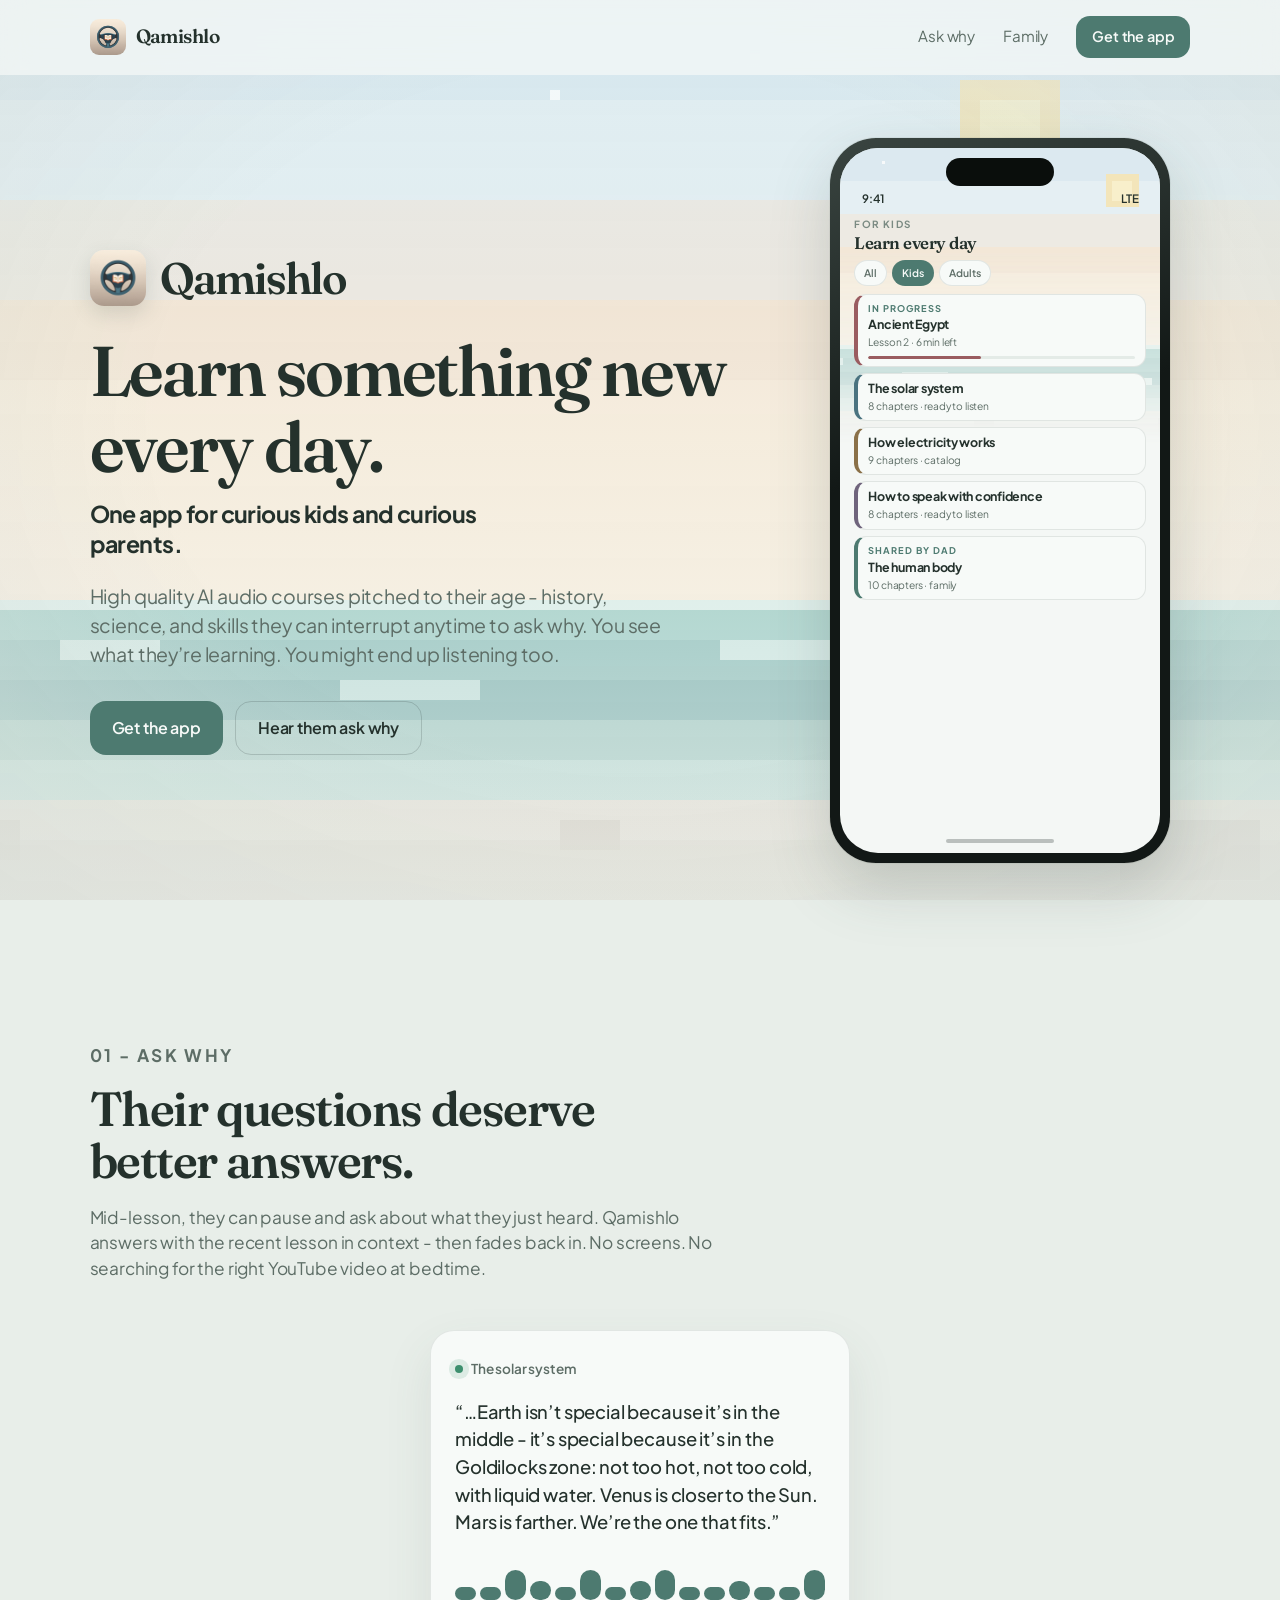
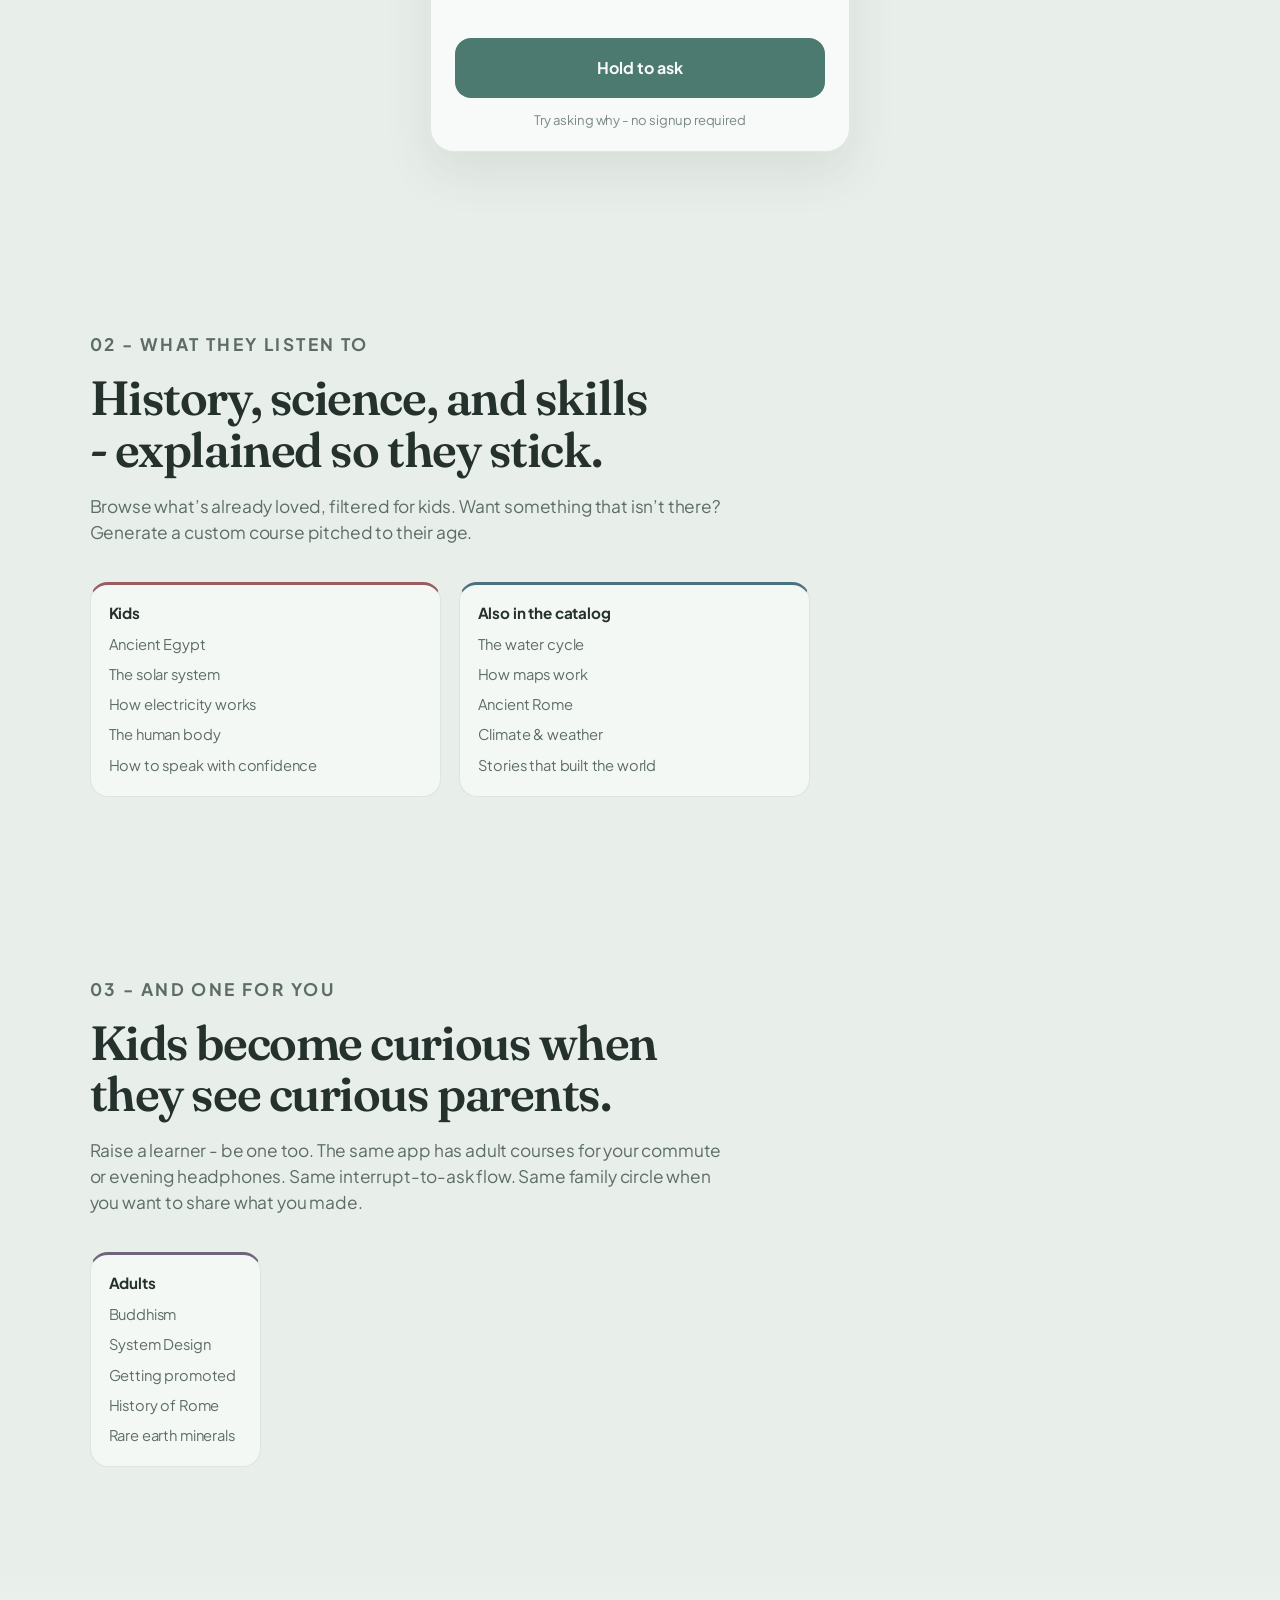
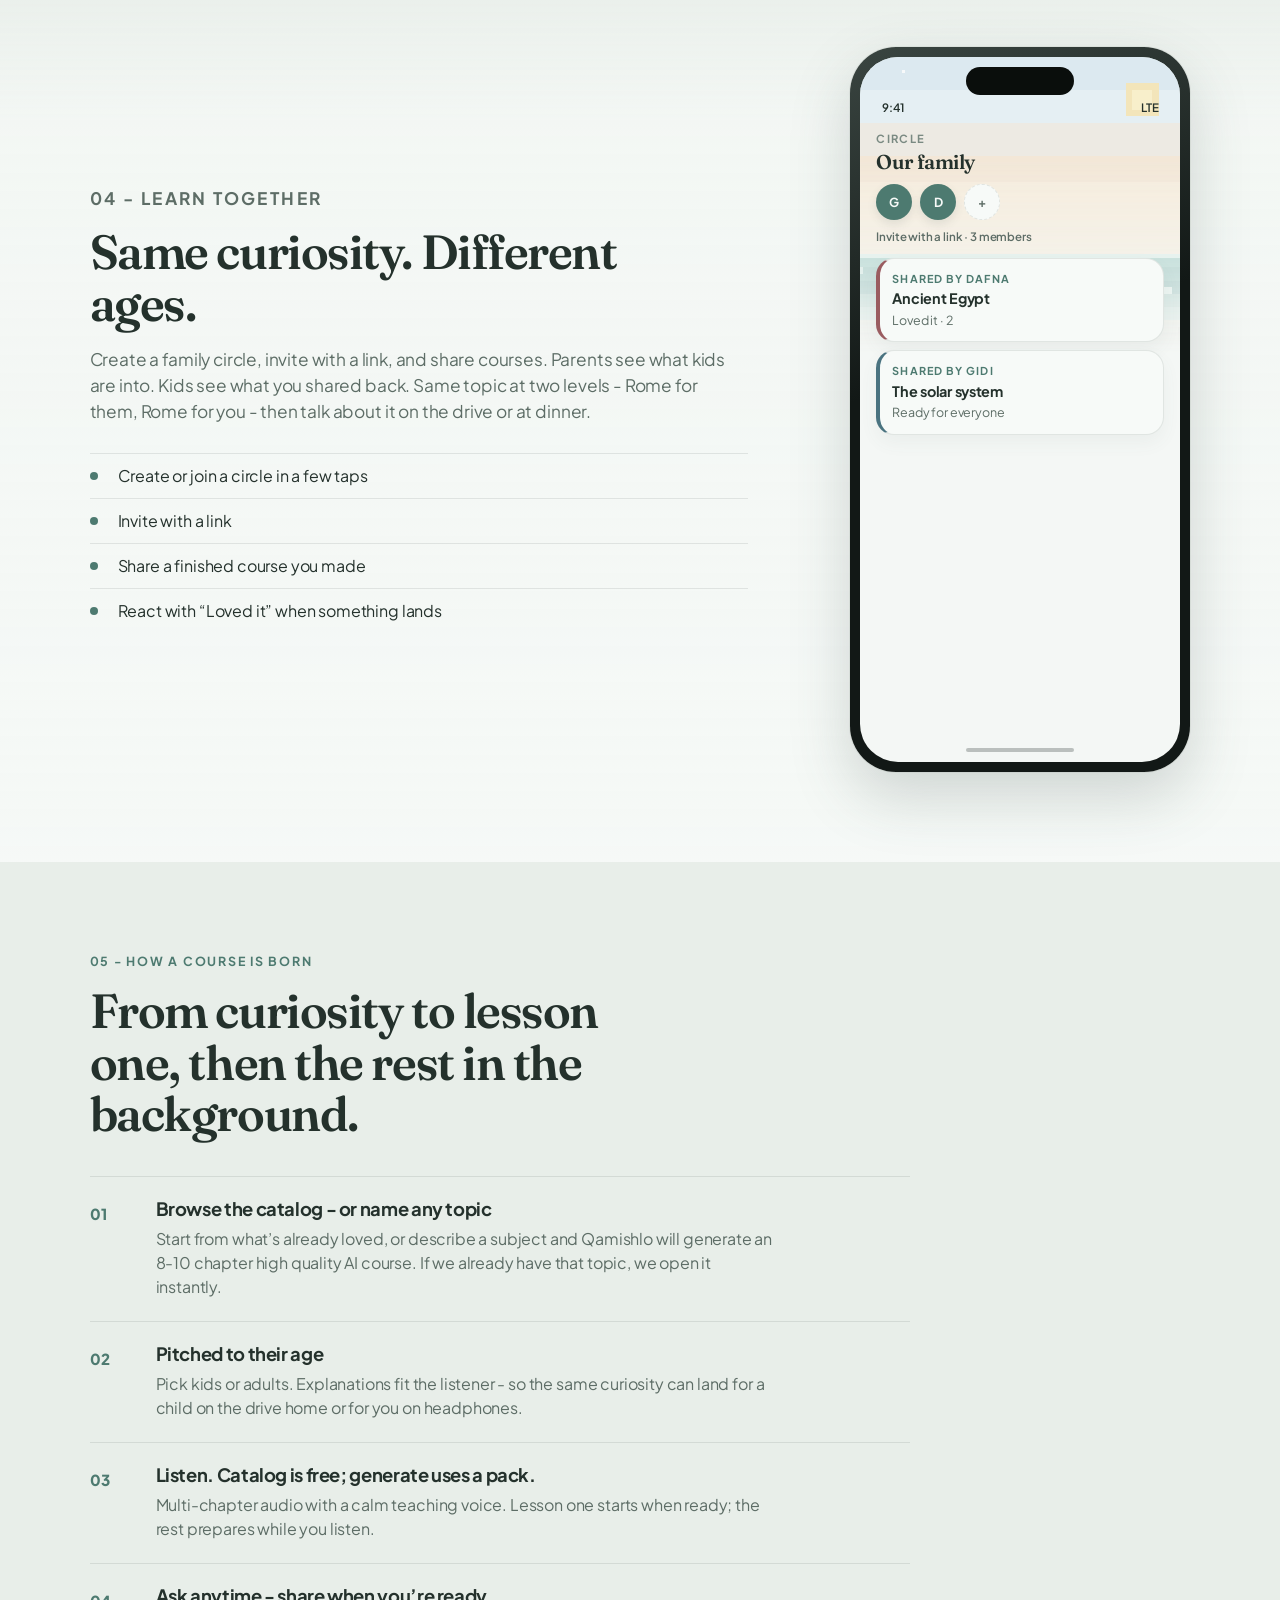
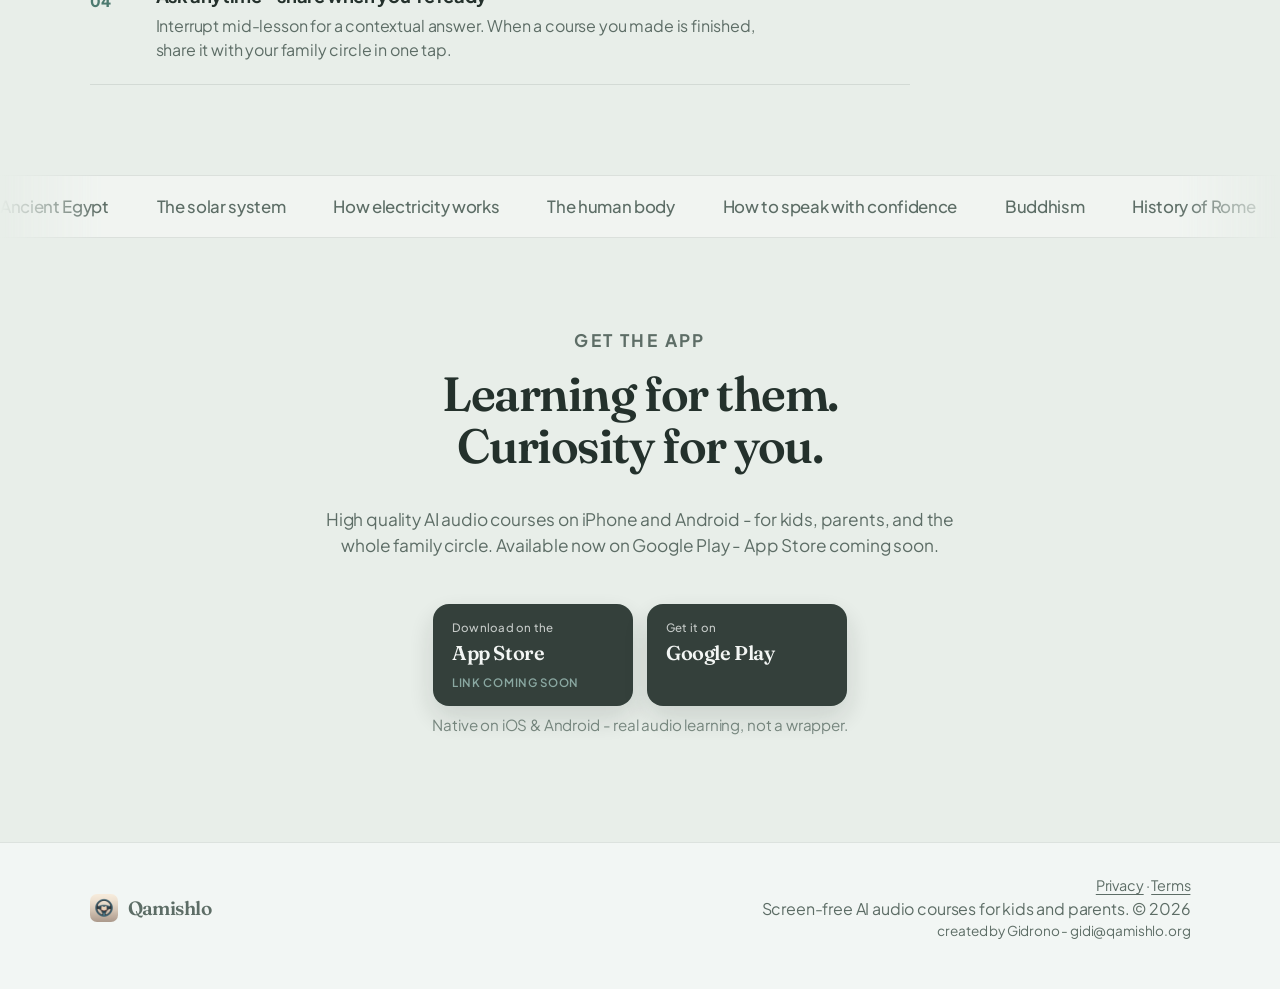
==== commit fb5c8c77: "Drop the For parents section and link the Google Play listing. Co-authored-by: Cursor <cursoragent@c" ====
--- a/index.html
+++ b/index.html
@@ -39,7 +39,6 @@
       </a>
       <nav class="nav-links" aria-label="Primary">
         <a href="#ask">Ask why</a>
-        <a href="#trust">For parents</a>
         <a href="#family">Family</a>
         <a class="btn btn-sm" href="#download">Get the app</a>
       </nav>
@@ -190,27 +189,9 @@
         </div>
       </section>
 
-      <section class="trust" id="trust" aria-labelledby="trust-title">
-        <div class="trust-copy">
-          <p class="kicker">02 - For parents</p>
-          <h2 id="trust-title">You’ll see what they’re learning.</h2>
-          <p>
-            Courses are pitched to their age - explanations that fit a child on the drive home, not
-            a lecture meant for adults. Join the family circle and follow what they listen to, react
-            when something lands, and share courses back.
-          </p>
-          <ul class="checklist">
-            <li>Age-pitched kids mode - not a watered-down adult course</li>
-            <li>Screen-free audio - learning without another glowing rectangle</li>
-            <li>See shared courses in your family circle</li>
-            <li>History, science, and skills that map to what school covers</li>
-          </ul>
-        </div>
-      </section>
-
       <section class="library" id="library">
         <div class="library-head">
-          <p class="kicker">03 - What they listen to</p>
+          <p class="kicker">02 - What they listen to</p>
           <h2>History, science, and skills - explained so they stick.</h2>
           <p>
             Browse what’s already loved, filtered for kids. Want something that isn’t there? Generate
@@ -239,7 +220,7 @@
 
       <section class="for-you" id="for-you" aria-labelledby="for-you-title">
         <div class="for-you-copy">
-          <p class="kicker">04 - And one for you</p>
+          <p class="kicker">03 - And one for you</p>
           <h2 id="for-you-title">Kids become curious when they see curious parents.</h2>
           <p>
             Raise a learner - be one too. The same app has adult courses for your commute or evening
@@ -261,7 +242,7 @@
 
       <section class="stage" id="family" aria-labelledby="stage-title">
         <div class="stage-copy">
-          <p class="kicker">05 - Learn together</p>
+          <p class="kicker">04 - Learn together</p>
           <h2 id="stage-title">Same curiosity. Different ages.</h2>
           <p>
             Create a family circle, invite with a link, and share courses. Parents see what kids are
@@ -309,7 +290,7 @@
       </section>
 
       <section class="steps" id="how">
-        <p class="kicker">06 - How a course is born</p>
+        <p class="kicker">05 - How a course is born</p>
         <h2>From curiosity to lesson one, then the rest in the background.</h2>
         <ol class="step-list">
           <li class="reveal">
@@ -374,8 +355,7 @@
         <h2>Learning for them. Curiosity for you.</h2>
         <p>
           High quality AI audio courses on iPhone and Android - for kids, parents, and the whole
-          family circle. Store links coming soon - drop these in when App Store and Google Play are
-          live.
+          family circle. Available now on Google Play - App Store coming soon.
         </p>
         <div class="store-buttons">
           <a
@@ -391,14 +371,12 @@
           </a>
           <a
             class="store-btn"
-            href="#"
-            aria-disabled="true"
-            data-store-placeholder="google-play"
-            onclick="return false;"
+            href="https://play.google.com/store/apps/details?id=com.qamishlo.app.beta"
+            target="_blank"
+            rel="noopener"
           >
             <span class="store-btn-kicker">Get it on</span>
             <span class="store-btn-name">Google Play</span>
-            <span class="store-btn-note">Link coming soon</span>
           </a>
         </div>
         <p class="native-note">Native on iOS &amp; Android - real audio learning, not a wrapper.</p>
--- a/styles.css
+++ b/styles.css
@@ -607,7 +607,6 @@
 /* Stage / family */
 .stage,
 .interrupt,
-.trust,
 .for-you,
 .steps,
 .library,
@@ -625,7 +624,6 @@
 
 .stage-copy p,
 .interrupt-head p,
-.trust-copy p,
 .for-you-copy p,
 .library-head p,
 .download > p {
@@ -634,7 +632,6 @@
   max-width: 40rem;
 }
 
-.trust-copy,
 .for-you-copy {
   max-width: 640px;
   margin-bottom: 36px;
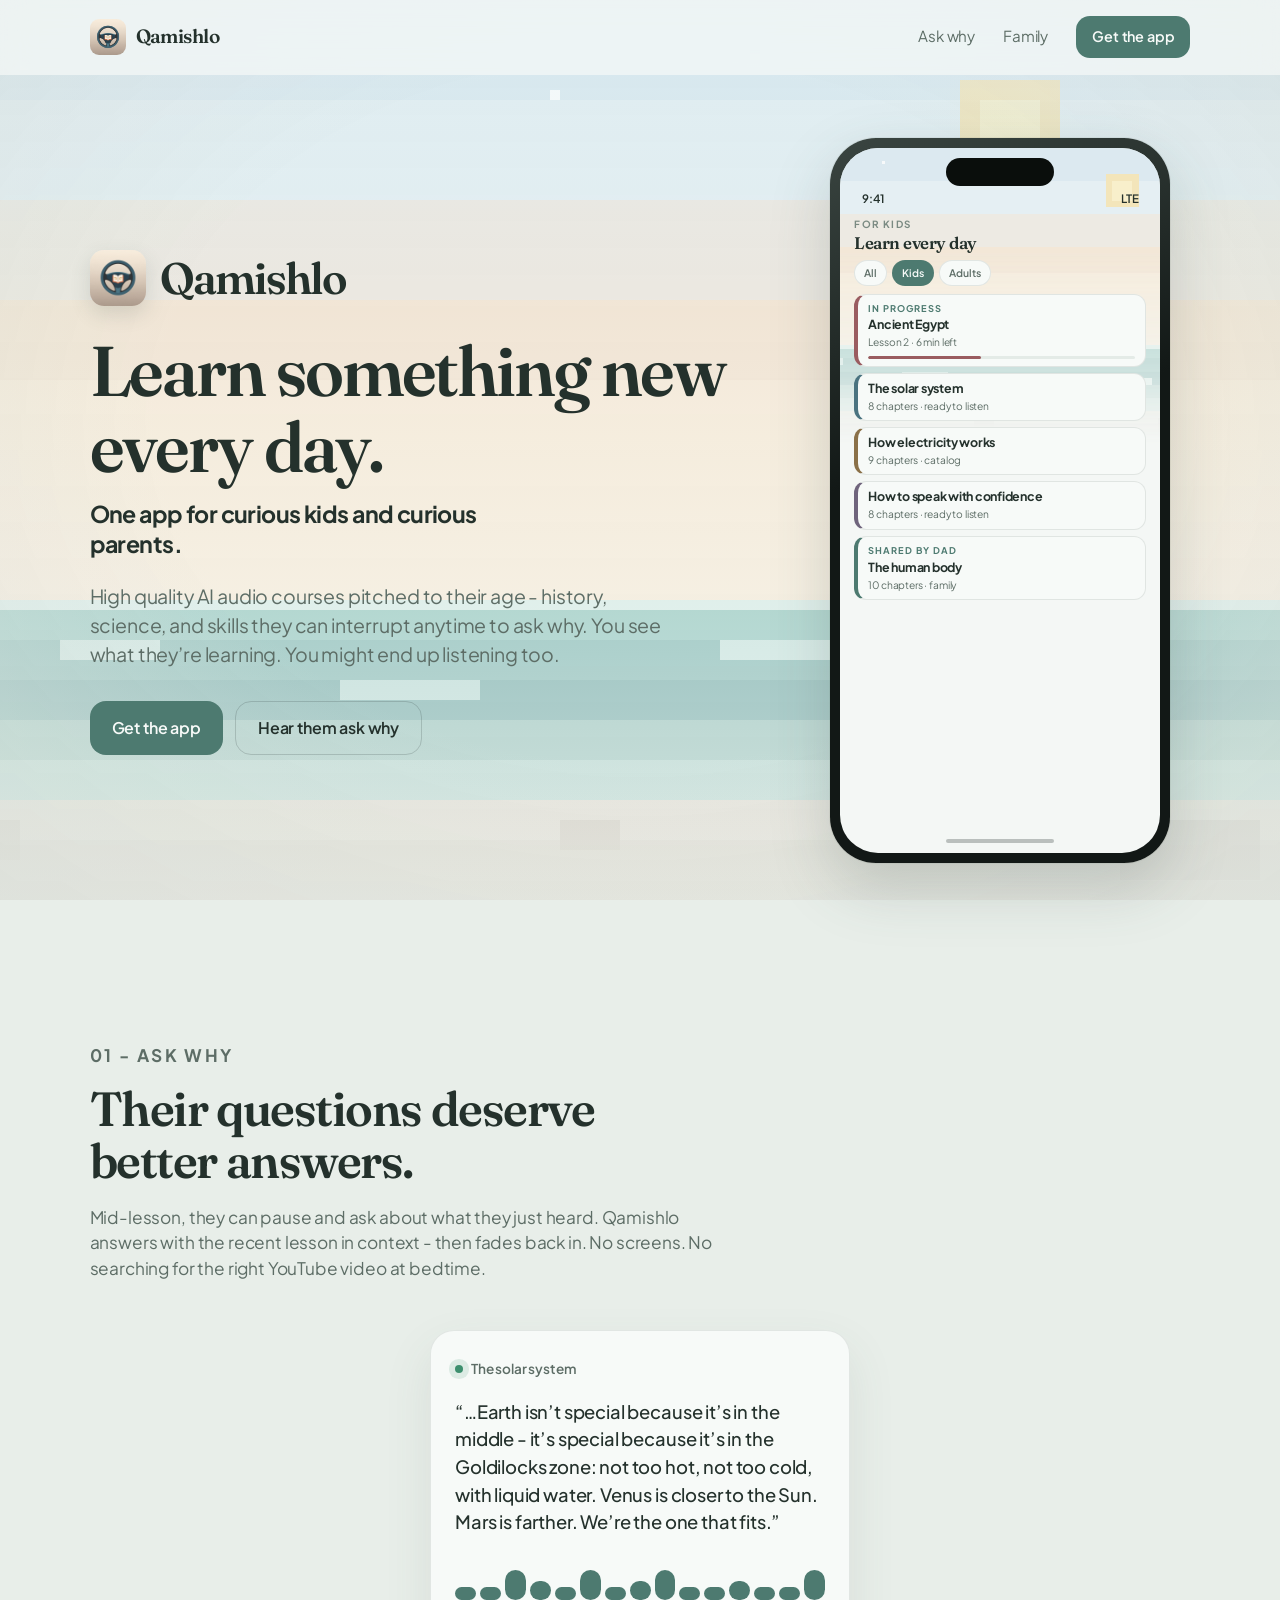
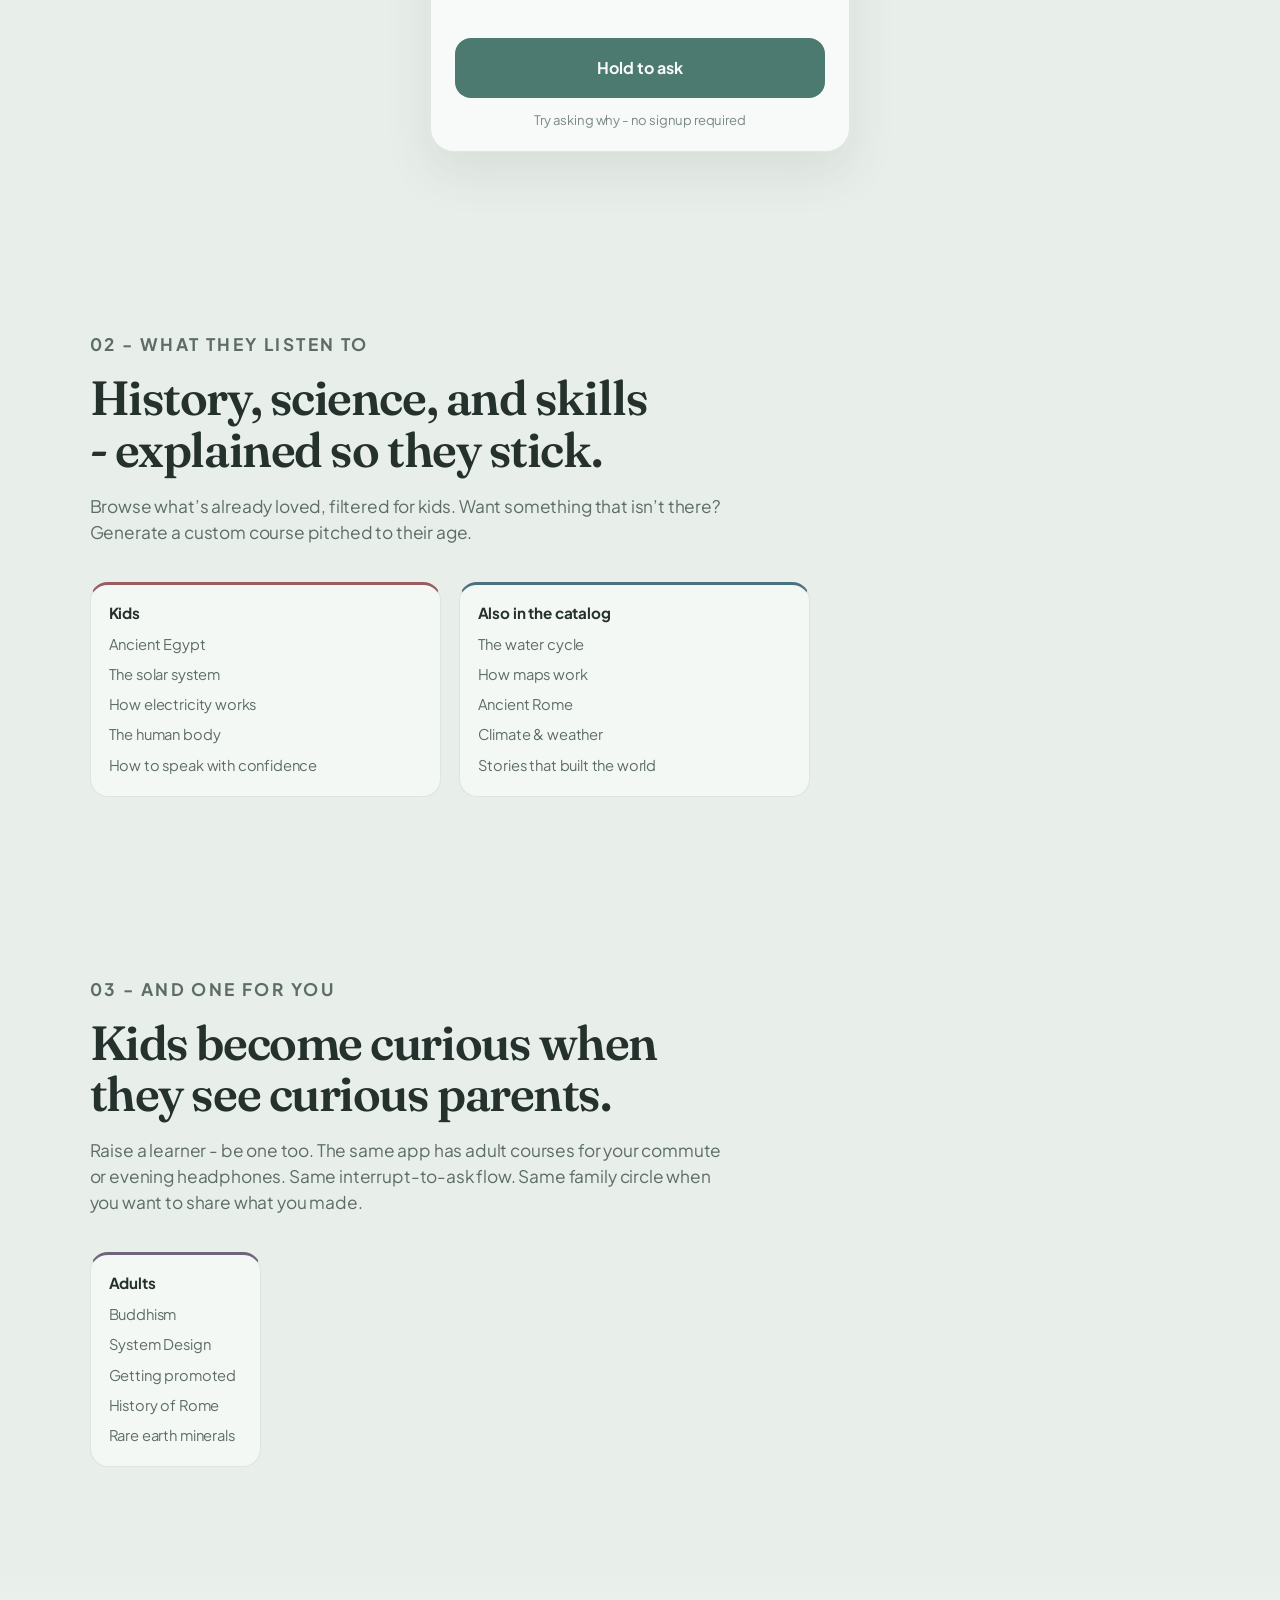
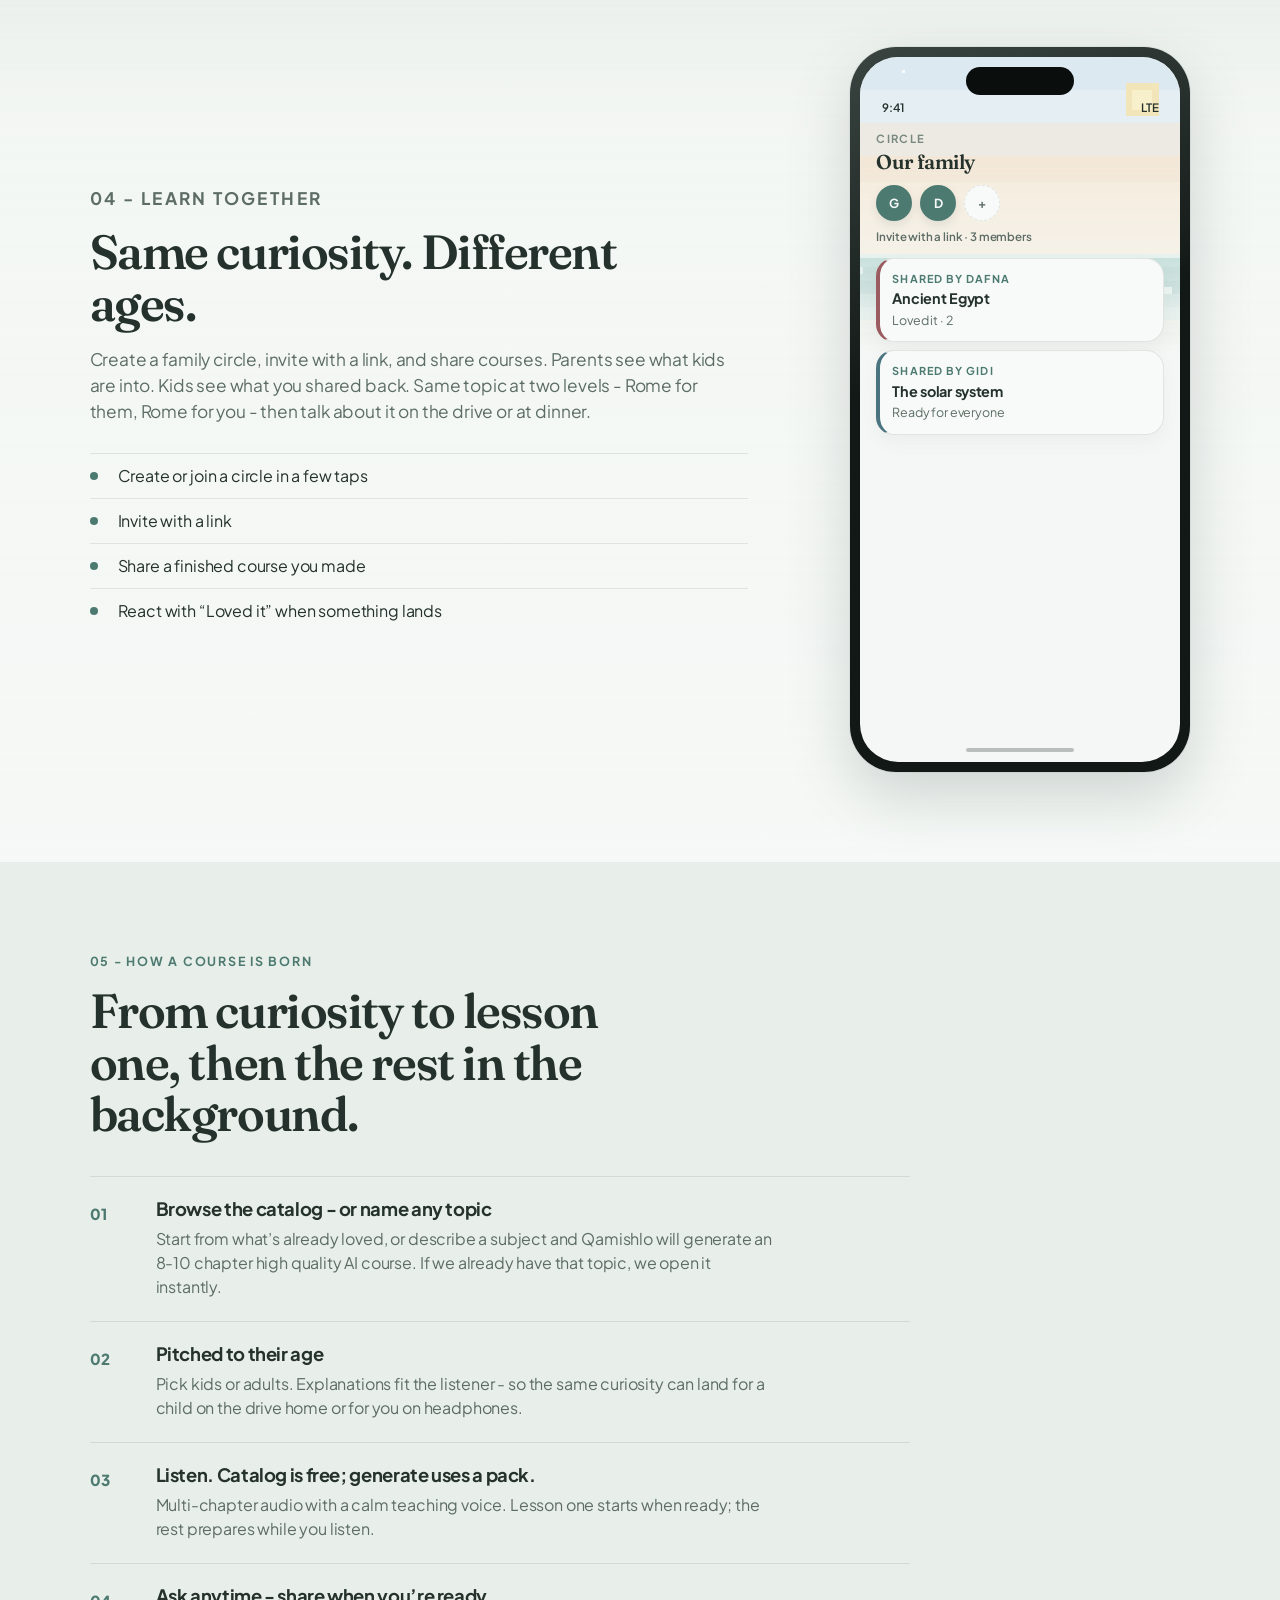
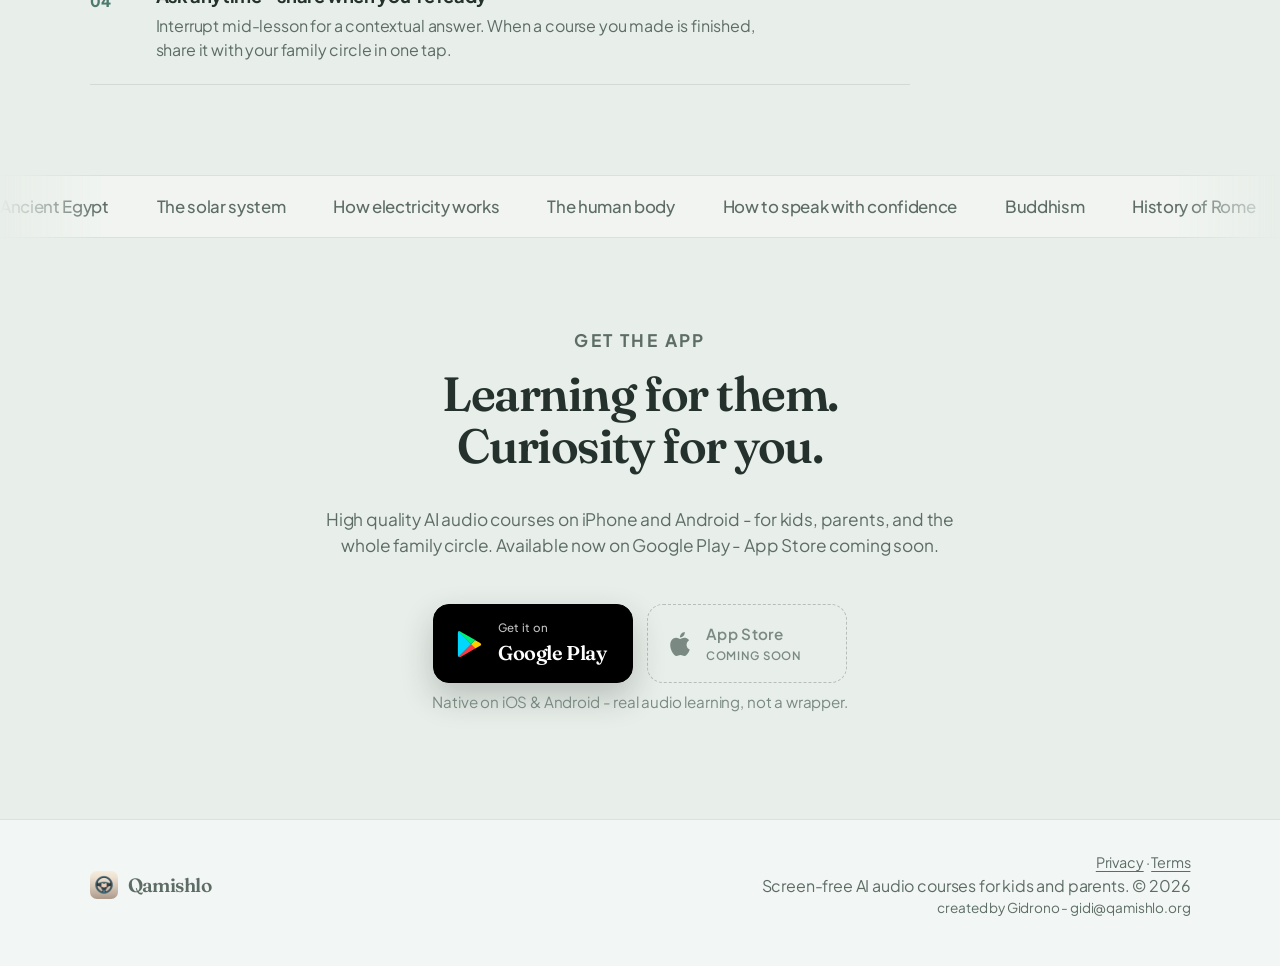
==== commit 540bbf1b: "Lead with a Google Play badge and mute the App Store coming-soon tile. Co-authored-by: Cursor <curso" ====
--- a/index.html
+++ b/index.html
@@ -359,25 +359,34 @@
         </p>
         <div class="store-buttons">
           <a
-            class="store-btn"
-            href="#"
-            aria-disabled="true"
-            data-store-placeholder="app-store"
-            onclick="return false;"
-          >
-            <span class="store-btn-kicker">Download on the</span>
-            <span class="store-btn-name">App Store</span>
-            <span class="store-btn-note">Link coming soon</span>
-          </a>
-          <a
-            class="store-btn"
+            class="store-btn store-btn-play"
             href="https://play.google.com/store/apps/details?id=com.qamishlo.app.beta"
             target="_blank"
             rel="noopener"
           >
-            <span class="store-btn-kicker">Get it on</span>
-            <span class="store-btn-name">Google Play</span>
+            <svg class="store-btn-logo" viewBox="0 0 24 24" aria-hidden="true">
+              <path fill="#00d7fe" d="M3.6 1.8c-.3.3-.5.8-.5 1.4v17.6c0 .6.2 1.1.5 1.4l.1.1 9.9-9.9v-.2L3.7 1.7z" />
+              <path fill="#ffce00" d="M16.9 15.6l-3.3-3.3v-.2l3.3-3.3.1.1 3.9 2.2c1.1.6 1.1 1.7 0 2.3l-3.9 2.2z" />
+              <path fill="#ff3a44" d="M17 15.5l-3.4-3.4L3.6 22.2c.4.4 1 .4 1.7.1L17 15.5" />
+              <path fill="#00f076" d="M17 8.8L5.3 2.1c-.7-.4-1.3-.3-1.7.1l10 10L17 8.8z" />
+            </svg>
+            <span class="store-btn-text">
+              <span class="store-btn-kicker">Get it on</span>
+              <span class="store-btn-name">Google Play</span>
+            </span>
           </a>
+          <div class="store-btn store-btn-soon" aria-label="App Store - coming soon">
+            <svg class="store-btn-logo" viewBox="0 0 24 24" aria-hidden="true">
+              <path
+                fill="currentColor"
+                d="M12.152 6.896c-.948 0-2.415-1.078-3.96-1.04-2.04.027-3.91 1.183-4.961 3.014-2.117 3.675-.546 9.103 1.519 12.09 1.013 1.454 2.208 3.09 3.792 3.039 1.52-.065 2.09-.987 3.935-.987 1.831 0 2.35.987 3.96.948 1.637-.026 2.676-1.48 3.676-2.948 1.156-1.688 1.636-3.325 1.662-3.415-.039-.013-3.182-1.221-3.22-4.857-.026-3.04 2.48-4.494 2.597-4.559-1.429-2.09-3.623-2.324-4.39-2.376-2-.156-3.675 1.09-4.61 1.09zM15.53 3.83c.843-1.012 1.4-2.427 1.245-3.83-1.207.052-2.662.805-3.532 1.818-.78.896-1.454 2.338-1.273 3.714 1.338.104 2.715-.688 3.559-1.701"
+              />
+            </svg>
+            <span class="store-btn-text">
+              <span class="store-btn-kicker">App Store</span>
+              <span class="store-btn-note">Coming soon</span>
+            </span>
+          </div>
         </div>
         <p class="native-note">Native on iOS &amp; Android - real audio learning, not a wrapper.</p>
       </section>
--- a/styles.css
+++ b/styles.css
@@ -1018,22 +1018,51 @@
 
 .store-btn {
   display: flex;
+  align-items: center;
+  gap: 14px;
+  min-width: 200px;
+  padding: 14px 20px;
+  border-radius: 16px;
+  text-decoration: none;
+}
+
+.store-btn-logo {
+  flex: none;
+  width: 30px;
+  height: 30px;
+}
+
+.store-btn-text {
+  display: flex;
   flex-direction: column;
   align-items: flex-start;
-  min-width: 200px;
-  padding: 14px 18px;
-  border-radius: 16px;
-  border: 1px solid var(--line);
-  background: var(--ink);
-  color: #f4f7f5;
-  text-decoration: none;
-  box-shadow: 0 12px 28px rgba(36, 49, 44, 0.16);
-  opacity: 0.92;
+}
+
+.store-btn-play {
+  border: 1px solid #000;
+  background: #000;
+  color: #fff;
+  box-shadow: 0 14px 32px rgba(36, 49, 44, 0.24);
+  transition:
+    transform 0.2s ease,
+    box-shadow 0.2s ease;
+}
+
+.store-btn-play:hover {
+  transform: translateY(-2px);
+  box-shadow: 0 18px 40px rgba(36, 49, 44, 0.3);
+}
+
+.store-btn-soon {
+  border: 1px dashed color-mix(in srgb, var(--ink) 25%, transparent);
+  background: transparent;
+  color: var(--faint);
   cursor: default;
 }
 
-.store-btn:hover {
-  opacity: 1;
+.store-btn-soon .store-btn-logo {
+  width: 24px;
+  height: 24px;
 }
 
 .store-btn-kicker {
@@ -1052,12 +1081,17 @@
 }
 
 .store-btn-note {
-  margin-top: 6px;
+  margin-top: 2px;
   font-size: 0.72rem;
   font-weight: 600;
   letter-spacing: 0.06em;
   text-transform: uppercase;
-  color: color-mix(in srgb, var(--mint) 70%, #fff);
+}
+
+.store-btn-soon .store-btn-kicker {
+  font-size: 0.95rem;
+  font-weight: 600;
+  opacity: 1;
 }
 
 /* Footer */
